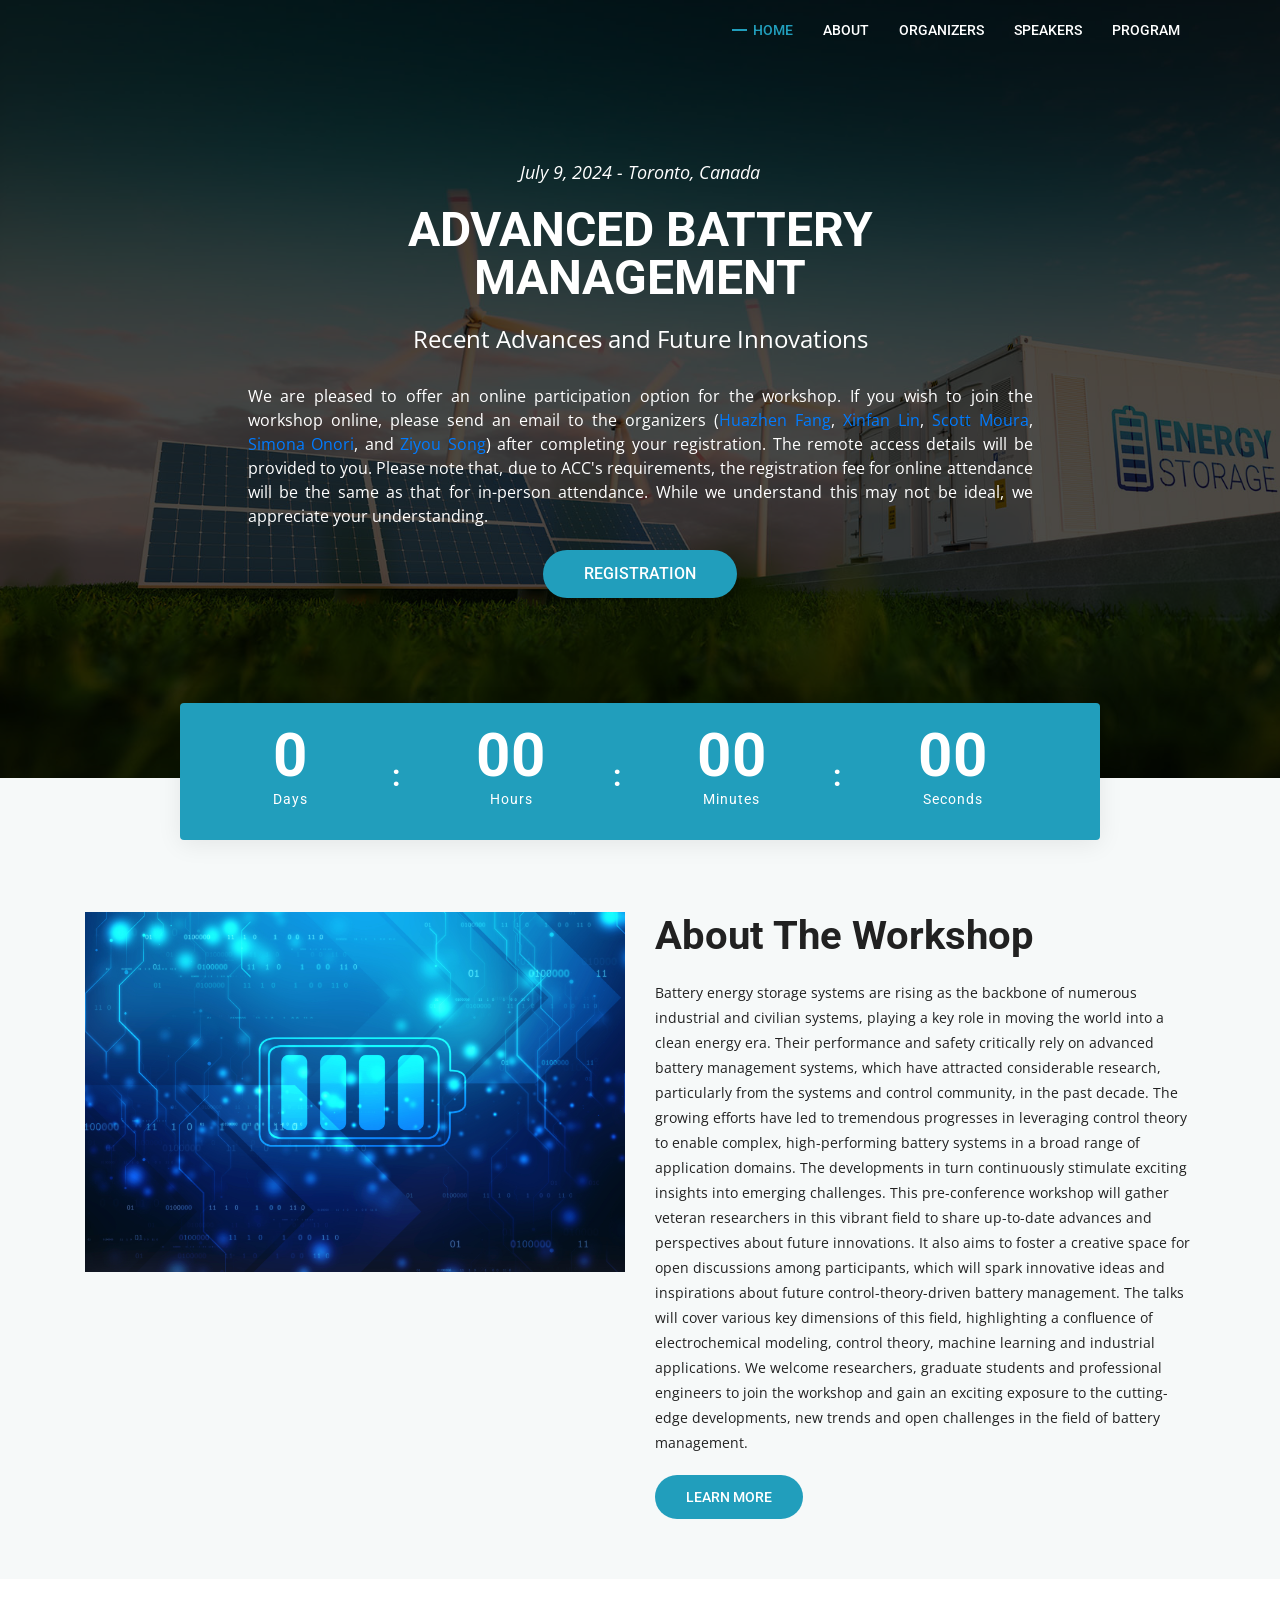
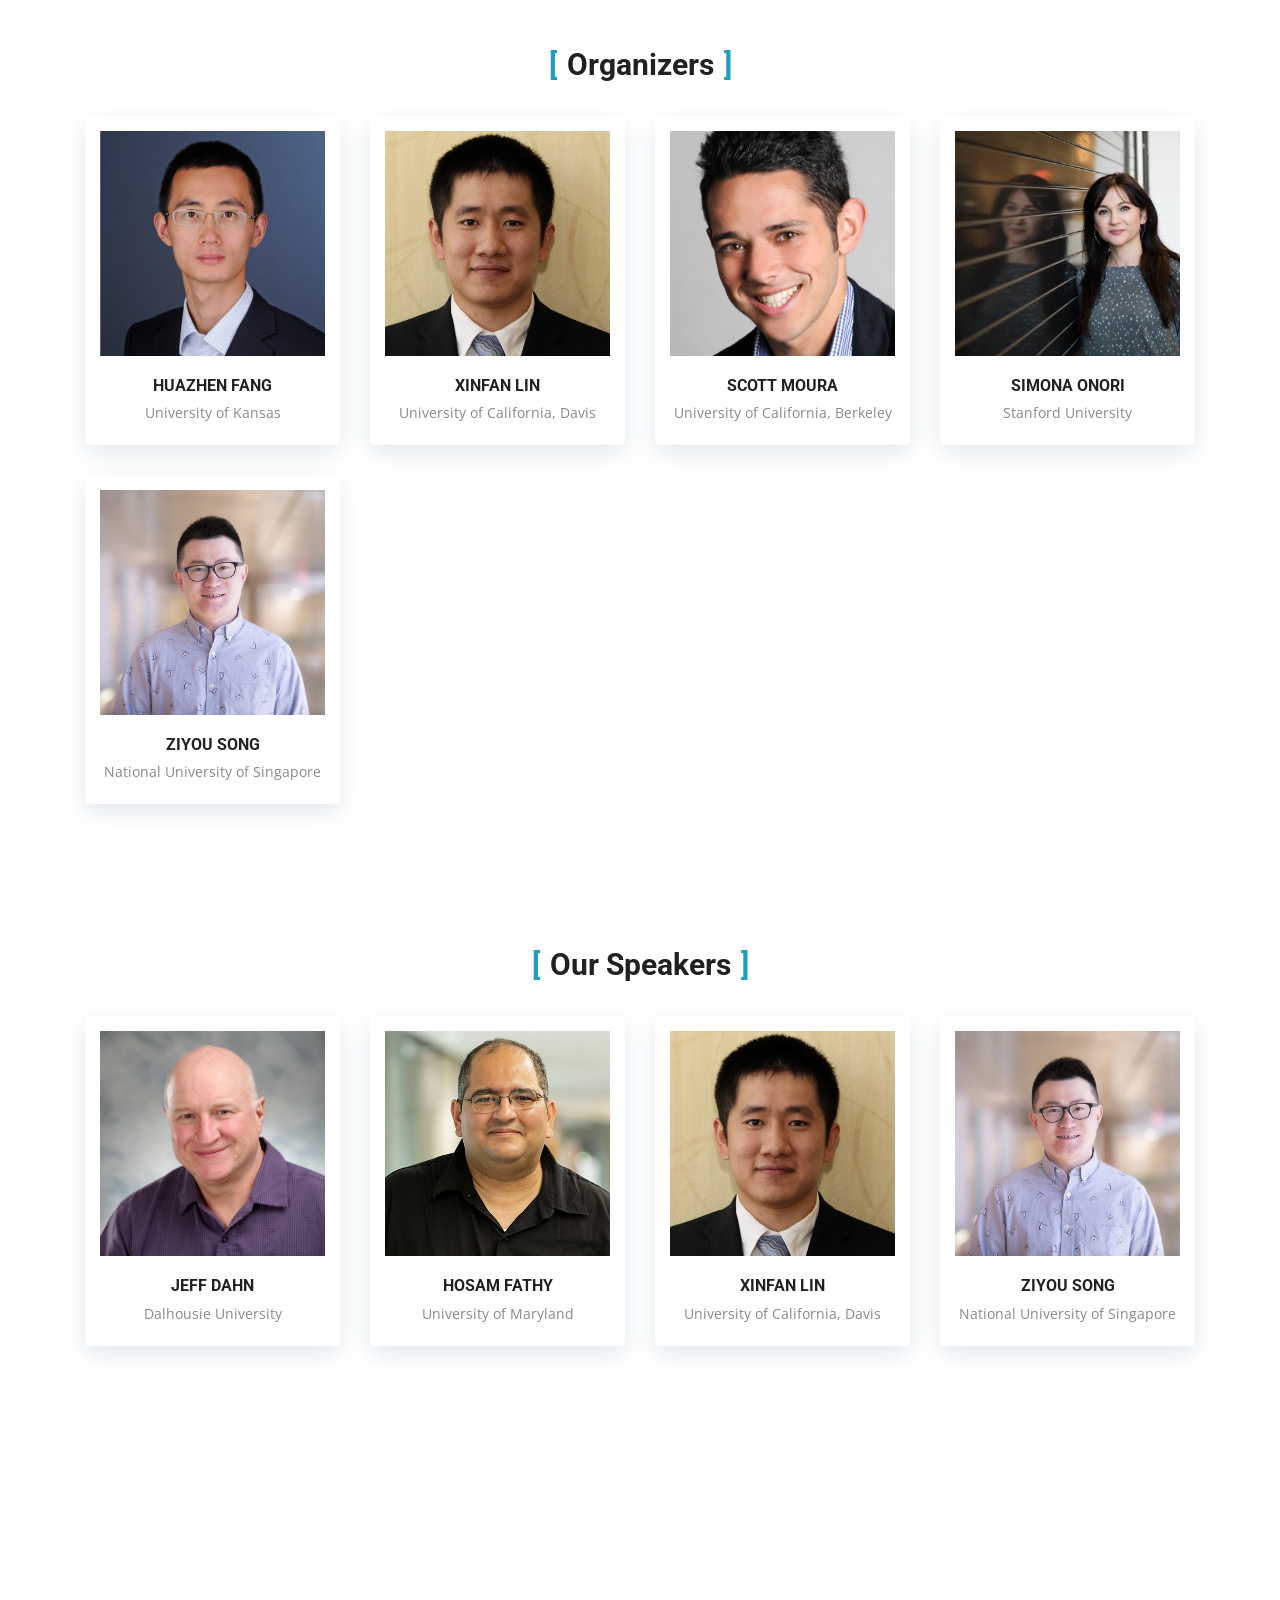
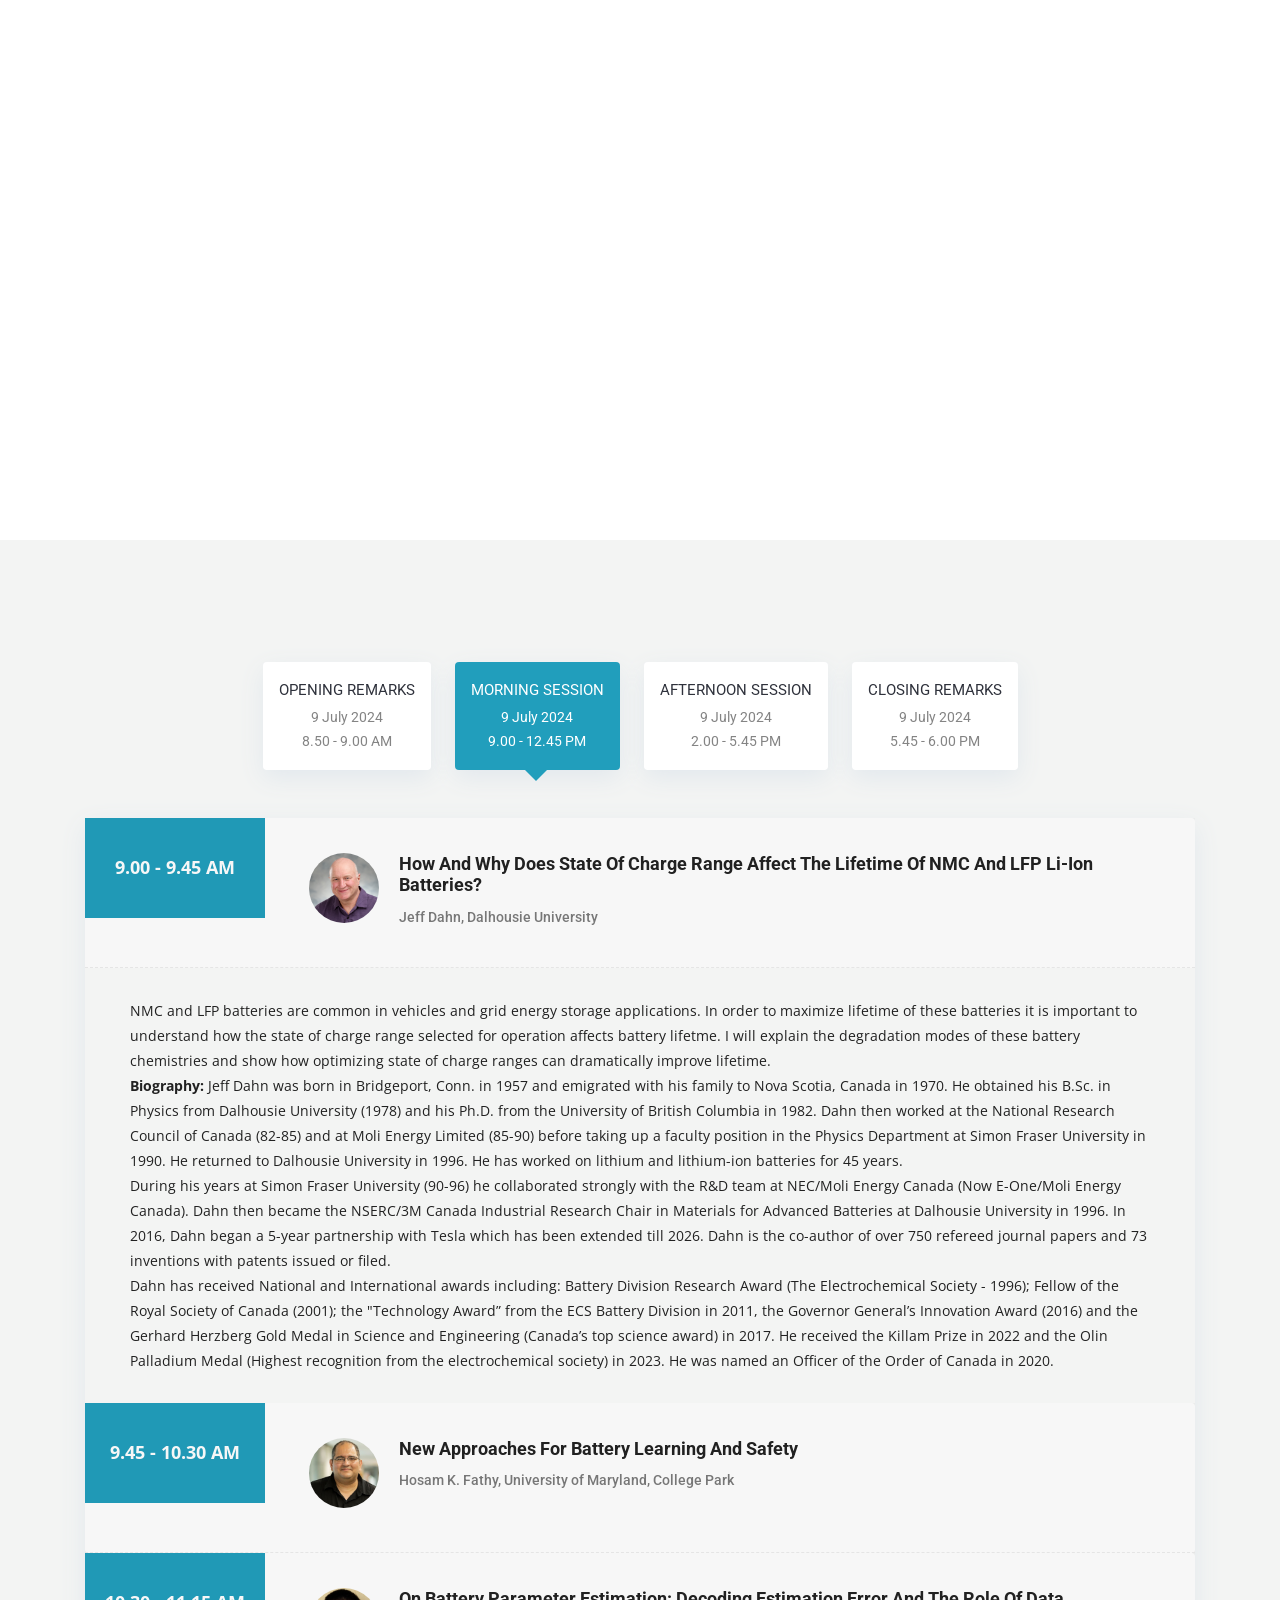
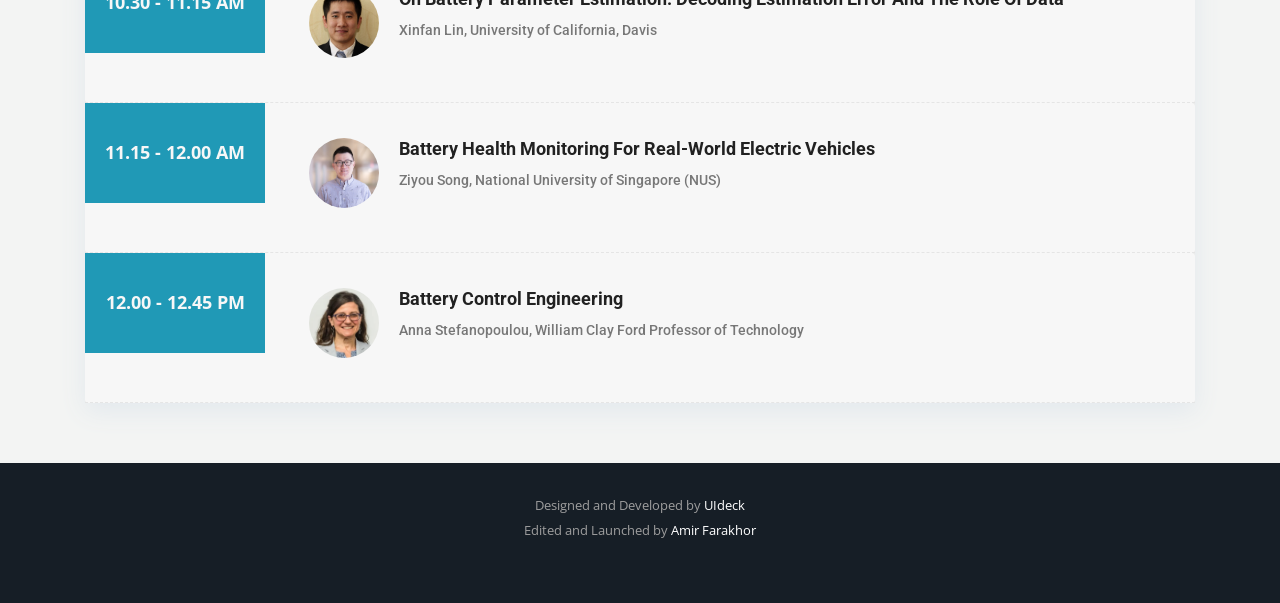
==== index.html @ 69fadf32 "Update index.html" ====
<!DOCTYPE html>
<html lang="en">
  <head>
    <!-- Required meta tags -->
    <meta charset="utf-8">
    <meta name="viewport" content="width=device-width, initial-scale=1, shrink-to-fit=no">

    <title>Advanced Battery Management - ACC 2024 Workshop</title>

    <!-- Bootstrap CSS -->
    <link rel="stylesheet" type="text/css" href="assets/css/bootstrap.min.css" >
    <!-- Icon -->
    <link rel="stylesheet" type="text/css" href="assets/fonts/line-icons.css">
    <!-- Nivo Lightbox -->
    <link rel="stylesheet" type="text/css" href="assets/css/nivo-lightbox.css" >
    <!-- Animate -->
    <link rel="stylesheet" type="text/css" href="assets/css/animate.css">
    <!-- Main Style -->
    <link rel="stylesheet" type="text/css" href="assets/css/main.css">
    <!-- Responsive Style -->
    <link rel="stylesheet" type="text/css" href="assets/css/responsive.css">

  </head>
  <body>

    <!-- Header Area wrapper Starts -->
    <header id="header-wrap">
      <!-- Navbar Start -->
      <nav class="navbar navbar-expand-lg bg-inverse fixed-top scrolling-navbar">
        <div class="container">
          <!-- Brand and toggle get grouped for better mobile display -->
          <!--a href="index.html" class="navbar-brand"><img src="assets/img/logo.png" alt=""></a-->       
          <button class="navbar-toggler" type="button" data-toggle="collapse" data-target="#navbarCollapse" aria-controls="navbarCollapse" aria-expanded="false" aria-label="Toggle navigation">
            <i class="lni-menu"></i>
          </button>
          <div class="collapse navbar-collapse" id="navbarCollapse">
            <ul class="navbar-nav mr-auto w-100 justify-content-end">
              <li class="nav-item active">
                <a class="nav-link" href="#header-wrap">
                  Home
                </a>
              </li>
              <li class="nav-item">
                <a class="nav-link" href="#about">
                  About
                </a>
              </li>
              <li class="nav-item">
                <a class="nav-link" href="#Organizers">
                  Organizers
                </a>
              </li>
              <li class="nav-item">
                <a class="nav-link" href="#team">
                  Speakers
                </a>
              </li>
              <li class="nav-item">
                <a class="nav-link" href="#schedules">
                  Program
                </a>
              </li>
            </ul>
          </div>
        </div>
      </nav>
      <!-- Navbar End -->

      <!-- Hero Area Start -->
      <div id="hero-area" class="hero-area-bg">
        <div class="overlay"></div>
        <div class="container">
          <div class="row justify-content-center">
            <div class="col-lg-9 col-sm-12">
              <div class="contents text-center">
                <!--div class="icon">
                  <i class="lni-mic"></i>
                </div-->
                <p class="banner-info">July 9, 2024 - Toronto, Canada</p>
                <h2 class="head-title">Advanced Battery Management</h2>
                <p class="banner-desc">
                  Recent Advances and Future Innovations</p>
                <p class="banner-info-2">
                    We are pleased to offer an online participation option for the workshop. 
                    If you wish to join the workshop online, please send an email to the organizers (<a href="mailto:fang@ku.edu">Huazhen Fang</a>, <a href="mailto:lxflin@ucdavis.edu">Xinfan Lin</a>, <a href="mailto:smoura@berkeley.edu">Scott Moura</a>, <a href="mailto:sonori@stanford.edu">Simona Onori</a>, and <a href="mailto:ziyou@nus.edu.sg">Ziyou Song</a>) after completing your registration. 
                    The remote access details will be provided to you.
                    Please note that, due to ACC's requirements, the registration fee for online attendance will be the same as that for in-person attendance. 
                    While we understand this may not be ideal, we appreciate your understanding.</p>
                <div class="banner-btn">
                  <a href="https://acc2024.a2c2.org/registration/registration" target="_blank" class="btn btn-common">Registration</a>
                </div>
              </div>
            </div>
          </div>
        </div>
      </div>
      <!-- Hero Area End -->

    </header>
    <!-- Header Area wrapper End -->

    <!-- Count Bar Start -->
    <section id="count">
      <div class="container">
        <div class="row justify-content-center">
          <div class="col-10">
            <div class="count-wrapper text-center">
              <div class="time-countdown wow fadeInUp" data-wow-delay="0.2s">
                <div id="clock" class="time-count"></div>
              </div>
            </div>
          </div>
        </div>
      </div>
    </section>
    <!-- Count Bar End -->

    <!-- About Section Start -->
    <section id="about" class="section-padding">
      <div class="container">
        <div class="row">
          <div class="col-lg-6 col-md-12 col-xs-12">
            <div class="img-thumb">
              <img class="img-fluid" src="assets/img/about/img1.jpg" alt="">
            </div>
          </div>
          <div class="col-lg-6 col-md-12 col-xs-12">
            <div class="about-content">
              <div>
                <div class="about-text">  
                  <h2>About The Workshop</h2>
                  <p>Battery energy storage systems are rising as the backbone of numerous industrial and civilian systems, playing a key role in moving the world into a clean energy era. 
                    Their performance and safety critically rely on advanced battery management systems, which have attracted considerable research, particularly from the systems and control community, in the past decade. 
                    The growing efforts have led to tremendous progresses in leveraging control theory to enable complex, high-performing battery systems in a broad range of application domains. 
                    The developments in turn continuously stimulate exciting insights into emerging challenges. 
                    This pre-conference workshop will gather veteran researchers in this vibrant field to share up-to-date advances and perspectives about future innovations. 
                    It also aims to foster a creative space for open discussions among participants, which will spark innovative ideas and inspirations about future control-theory-driven battery management. The talks will cover various key dimensions of this field, highlighting a confluence of electrochemical modeling, control theory, machine learning and industrial applications. 
                    We welcome researchers, graduate students and professional engineers to join the workshop and gain an exciting exposure to the cutting-edge developments, new trends and open challenges in the field of battery management.</p>
                </div>
                <!--ul class="stylish-list mb-3">
                  <li><i class="lni-check-mark-circle"></i>Networking Sessions</li>
                  <li><i class="lni-check-mark-circle"></i>Meet New Professional Faces</li>
                  <li><i class="lni-check-mark-circle"></i>Get Inspired by Amazing Speakers</li>
                  <li><i class="lni-check-mark-circle"></i>Lorem ipsum dolor sit ameterib</li>
                  <li><i class="lni-check-mark-circle"></i>Lorem ipsum dolor sit ameterib quodsi</li>
                </ul-->
                <a class="btn btn-common" href="https://acc2024.a2c2.org/" target="_blank">Learn More</a>
              </div>
            </div>
          </div>
        </div>
      </div>
    </section>
    <!-- About Section End -->

    <!-- Team Section Start -->
    <section id="Organizers" class="section-padding text-center">
      <div class="container">
        <div class="row">
          <div class="col-12">
            <div class="section-title-header text-center">
              <h2 class="section-title wow fadeInUp" data-wow-delay="0.2s">Organizers</h2>
              <!--p class="wow fadeInDown" data-wow-delay="0.2s">Lorem ipsum dolor sit amet, in quodsi vulputate pro. Ius illum vocent mediocritatem an <br> cule dicta iriure at phaedrum.</p-->
            </div>
          </div>
        </div>
        <div class="row justify-content-bt">
          <div class="col-lg-3 col-md-6 col-xs-12">
            <!-- Team Item Starts -->
            <div class="team-item wow fadeInUp" data-wow-delay="0.2s">
              <div class="team-img">
                <img class="img-fluid" src="assets/img/team/Fang-2.jpg" alt="">
                <!--div class="team-overlay">
                  <div class="overlay-social-icon text-center">
                    <ul class="social-icons">
                      <li><a href="#"><i class="lni-twitter-filled" aria-hidden="true"></i></a></li>
                      <li><a href="#"><i class="lni-google" aria-hidden="true"></i></a></li>
                      <li><a href="#"><i class="lni-facebook-filled" aria-hidden="true"></i></a></li>
                      <li><a href="#"><i class="lni-pinterest" aria-hidden="true"></i></a></li>
                    </ul>
                  </div>
                </div-->
              </div>
              <div class="info-text">
                <h3><a href="https://fang.ku.edu/" target="_blank">Huazhen Fang</a></h3>
                <p>University of Kansas</p>
              </div>
            </div>
            <!-- Team Item Ends -->
          </div>
          <div class="col-lg-3 col-md-6 col-xs-12">
            <!-- Team Item Starts -->
            <div class="team-item wow fadeInUp" data-wow-delay="0.4s">
              <div class="team-img">
                <img class="img-fluid" src="assets/img/team/Lin-2.jpg" alt="">
                <!--div class="team-overlay">
                  <div class="overlay-social-icon text-center">
                    <ul class="social-icons">
                      <li><a href="#"><i class="lni-twitter-filled" aria-hidden="true"></i></a></li>
                      <li><a href="#"><i class="lni-google" aria-hidden="true"></i></a></li>
                      <li><a href="#"><i class="lni-facebook-filled" aria-hidden="true"></i></a></li>
                      <li><a href="#"><i class="lni-pinterest" aria-hidden="true"></i></a></li>
                    </ul>
                  </div>
                </div-->
              </div>
              <div class="info-text">
                <h3><a href="https://faculty.engineering.ucdavis.edu/linx/" target="_blank">Xinfan Lin</a></h3>
                <p>University of California, Davis</p>
              </div>
            </div>
            <!-- Team Item Ends -->
          </div>

          <div class="col-lg-3 col-md-6 col-xs-12">
            <!-- Team Item Starts -->
            <div class="team-item wow fadeInUp" data-wow-delay="0.6s">
              <div class="team-img">
                <img class="img-fluid" src="assets/img/team/Moura-2.jpg" alt="">
                <!--div class="team-overlay">
                  <div class="overlay-social-icon text-center">
                    <ul class="social-icons">
                      <li><a href="#"><i class="lni-twitter-filled" aria-hidden="true"></i></a></li>
                      <li><a href="#"><i class="lni-google" aria-hidden="true"></i></a></li>
                      <li><a href="#"><i class="lni-facebook-filled" aria-hidden="true"></i></a></li>
                      <li><a href="#"><i class="lni-pinterest" aria-hidden="true"></i></a></li>
                    </ul>
                  </div>
                </div-->
              </div>
              <div class="info-text">
                <h3><a href="https://ecal.berkeley.edu/" target="_blank">Scott Moura</a></h3>
                <p>University of California, Berkeley</p>
              </div>
            </div>
            <!-- Team Item Ends -->
          </div>

          <div class="col-lg-3 col-md-6 col-xs-12">
            <!-- Team Item Starts -->
            <div class="team-item wow fadeInUp" data-wow-delay="0.8s">
              <div class="team-img">
                <img class="img-fluid" src="assets/img/team/Onori.jpg" alt="">
                <!--div class="team-overlay">
                  <div class="overlay-social-icon text-center">
                    <ul class="social-icons">
                      <li><a href="#"><i class="lni-twitter-filled" aria-hidden="true"></i></a></li>
                      <li><a href="#"><i class="lni-google" aria-hidden="true"></i></a></li>
                      <li><a href="#"><i class="lni-facebook-filled" aria-hidden="true"></i></a></li>
                      <li><a href="#"><i class="lni-pinterest" aria-hidden="true"></i></a></li>
                    </ul>
                  </div>
                </div-->
              </div>
              <div class="info-text">
                <h3><a href="https://onorilab.stanford.edu/" target="_blank">Simona Onori</a></h3>
                <p>Stanford University</p>
              </div>
            </div>
            <!-- Team Item Ends -->
          </div>  
          
          <div class="col-lg-3 col-md-6 col-xs-12">
            <!-- Team Item Starts -->
            <div class="team-item wow fadeInUp" data-wow-delay="0.8s">
              <div class="team-img">
                <img class="img-fluid" src="assets/img/team/Song-Ziyou-web.jpg" alt="">
              </div>
              <div class="info-text">
                <h3><a href="https://cde.nus.edu.sg/me/staff/song-ziyou/" target="_blank">Ziyou Song</a></h3>
                <p>National University of Singapore</p>
              </div>
            </div>
            <!-- Team Item Ends -->
          </div>

        </div>
      </div>
    </section>
    <!-- Team Section End -->

    <!-- Team Section Start -->
    <section id="team" class="section-padding text-center">
      <div class="container">
        <div class="row">
          <div class="col-12">
            <div class="section-title-header text-center">
              <h2 class="section-title wow fadeInUp" data-wow-delay="0.2s">Our Speakers</h2>
              <!--p class="wow fadeInDown" data-wow-delay="0.2s">Lorem ipsum dolor sit amet, in quodsi vulputate pro. Ius illum vocent mediocritatem an <br> cule dicta iriure at phaedrum.</p-->
            </div>
          </div>
        </div>
        <div class="row justify-content-bt">
          <div class="col-lg-3 col-md-6 col-xs-12">
            <!-- Team Item Starts -->
            <div class="team-item wow fadeInUp" data-wow-delay="0.2s">
              <div class="team-img">
                <img class="img-fluid" src="assets/img/speaker/jeff_dahn_portrait_2.JPG" alt="">
              </div>
              <div class="info-text">
                <h3><a href="https://www.dal.ca/diff/dahn.html" target="_blank">Jeff Dahn</a></h3>
                <p>Dalhousie University</p>
              </div>
            </div>
            <!-- Team Item Ends -->
          </div>
          <div class="col-lg-3 col-md-6 col-xs-12">
            <!-- Team Item Starts -->
            <div class="team-item wow fadeInUp" data-wow-delay="0.4s">
              <div class="team-img">
                <img class="img-fluid" src="assets/img/speaker/hosam_fathy_420x500.jpg" alt="">
              </div>
              <div class="info-text">
                <h3><a href="https://enme.umd.edu/clark/faculty/1216/Hosam-Fathy" target="_blank">Hosam Fathy</a></h3>
                <p>University of Maryland</p>
              </div>
            </div>
            <!-- Team Item Ends -->
          </div>

          <div class="col-lg-3 col-md-6 col-xs-12">
            <!-- Team Item Starts -->
            <div class="team-item wow fadeInUp" data-wow-delay="0.6s">
              <div class="team-img">
                <img class="img-fluid" src="assets/img/speaker/Lin-2.jpg" alt="">
              </div>
              <div class="info-text">
                <h3><a href="https://faculty.engineering.ucdavis.edu/linx/" target="_blank">Xinfan Lin</a></h3>
                <p>University of California, Davis</p>
              </div>
            </div>
            <!-- Team Item Ends -->
          </div>

          <div class="col-lg-3 col-md-6 col-xs-12">
            <!-- Team Item Starts -->
            <div class="team-item wow fadeInUp" data-wow-delay="0.8s">
              <div class="team-img">
                <img class="img-fluid" src="assets/img/speaker/Song-Ziyou-web.jpg" alt="">
              </div>
              <div class="info-text">
                <h3><a href="https://cde.nus.edu.sg/me/staff/song-ziyou/" target="_blank">Ziyou Song</a></h3>
                <p>National University of Singapore</p>
              </div>
            </div>
            <!-- Team Item Ends -->
          </div>

          <div class="col-lg-3 col-md-6 col-xs-12">
            <!-- Team Item Starts -->
            <div class="team-item wow fadeInUp" data-wow-delay="1s">
              <div class="team-img">
                <img class="img-fluid" src="assets/img/speaker/Anna_Stefanopoulou.png.jpg" alt="">
              </div>
              <div class="info-text">
                <h3><a href="https://batterycontrolgroup.engin.umich.edu/home" target="_blank">Anna Stefanopoulou</a></h3>
                <p>University of Michigan</p>
              </div>
            </div>
            <!-- Team Item Ends -->
          </div>

          <div class="col-lg-3 col-md-6 col-xs-12">
            <!-- Team Item Starts -->
            <div class="team-item wow fadeInUp" data-wow-delay="1.2s">
              <div class="team-img">
                <img class="img-fluid" src="assets/img/speaker/Moura-2.jpg" alt="">
              </div>
              <div class="info-text">
                <h3><a href="https://ecal.berkeley.edu/" target="_blank">Scott Moura</a></h3>
                <p>University of California, Berkeley</p>
              </div>
            </div>
            <!-- Team Item Ends -->
          </div>

          <div class="col-lg-3 col-md-6 col-xs-12">
            <!-- Team Item Starts -->
            <div class="team-item wow fadeInUp" data-wow-delay="1.4s">
              <div class="team-img">
                <img class="img-fluid" src="assets/img/speaker/Raimondo_Davide.jpg" alt="">
              </div>
              <div class="info-text">
                <h3><a href="http://sisdin.unipv.it/labsisdin/raimondo/raimondo.php" target="_blank">Davide Raimondo</a></h3>
                <p>University of Trieste</p>
              </div>
            </div>
            <!-- Team Item Ends -->
          </div>

          <div class="col-lg-3 col-md-6 col-xs-12">
            <!-- Team Item Starts -->
            <div class="team-item wow fadeInUp" data-wow-delay="1.6s">
              <div class="team-img">
                <img class="img-fluid" src="assets/img/speaker/offer-2.jpg" alt="">
              </div>
              <div class="info-text">
                <h3><a href="https://www.imperial.ac.uk/people/gregory.offer" target="_blank">Gregory Offer</a></h3>
                <p>Imperial College London</p>
              </div>
            </div>
            <!-- Team Item Ends -->
          </div>

          <div class="col-lg-3 col-md-6 col-xs-12">
            <!-- Team Item Starts -->
            <div class="team-item wow fadeInUp" data-wow-delay="1.6s">
              <div class="team-img">
                <img class="img-fluid" src="assets/img/speaker/PKH_headshot - Patrick Herring.png" alt="">
              </div>
              <div class="info-text">
                <h3><a href="https://www.linkedin.com/in/patrick-k-herring/" target="_blank">Patrick Herring</a></h3>
                <p>Glimpse</p>
              </div>
            </div>
            <!-- Team Item Ends -->
          </div>

          <div class="col-lg-3 col-md-6 col-xs-12">
            <!-- Team Item Starts -->
            <div class="team-item wow fadeInUp" data-wow-delay="1.6s">
              <div class="team-img">
                <img class="img-fluid" src="assets/img/speaker/Fang-2.jpg" alt="">
              </div>
              <div class="info-text">
                <h3><a href="https://fang.ku.edu/" target="_blank">Huazhen Fang</a></h3>
                <p>University of Kansas</p>
              </div>
            </div>
            <!-- Team Item Ends -->
          </div>
        </div>
        <!--a href="#" class="btn btn-common mt-30 wow fadeInUp" data-wow-delay="1.9s">Meet all speakers</a-->
      </div>
    </section>
    <!-- Team Section End -->





    <!-- Schedule Section Start -->
    <section id="schedules" class="schedule section-padding">
      <div class="container">
        <div class="row">
          <div class="col-12">
            <div class="section-title-header text-center">
              <h2 class="section-title wow fadeInUp" data-wow-delay="0.2s">Program Schedule</h2>
              <!--p class="wow fadeInDown" data-wow-delay="0.2s">Lorem ipsum dolor sit amet, in quodsi vulputate pro. Ius illum vocent mediocritatem an <br> cule dicta iriure at phaedrum.</p-->
            </div>
          </div>
        </div>
        <div class="row">
          <div class="col-12 mb-5 text-center">
            <ul class="nav nav-tabs" id="myTab" role="tablist">
              <li class="nav-item">
                <a class="nav-link inactive">
                  <div class="item-text">
                    <h4>Opening Remarks</h4>
                    <h5>9 July 2024</h5>
                    <h5>8.50 - 9.00 AM</h5>
                  </div>
                </a>
              </li>
              <li class="nav-item">
                <a class="nav-link active" id="monday-tab" data-toggle="tab" href="#monday" role="tab" aria-controls="monday" aria-expanded="true">
                  <div class="item-text">
                    <h4>Morning Session</h4>
                    <h5>9 July 2024</h5>
                    <h5>9.00 - 12.45 PM</h5>
                  </div>
                </a>
              </li>
              <li class="nav-item">
                <a class="nav-link" id="tuesday-tab" data-toggle="tab" href="#tuesday" role="tab" aria-controls="tuesday">
                  <div class="item-text">
                    <h4>Afternoon Session</h4>
                    <h5>9 July 2024</h5>
                    <h5>2.00 - 5.45 PM</h5>
                  </div>
                </a>
              </li>
              <li class="nav-item">
                <a class="nav-link inactive">
                  <div class="item-text">
                    <h4>Closing Remarks</h4>
                    <h5>9 July 2024</h5>
                    <h5>5.45 - 6.00 PM</h5>
                  </div>
                </a>
              </li>
            </ul>
          </div>
          <div class="col-12">
            <div class="schedule-area row wow fadeInDown" data-wow-delay="0.3s">
              <div class="schedule-tab-content col-12 clearfix">
                <div class="tab-content" id="myTabContent">
                  <div class="tab-pane fade show active" id="monday" role="tabpanel" aria-labelledby="monday-tab">
                    <div id="accordion">
                      <div class="card">
                        <div id="headingOne">
                          <div class="schedule-slot-time">
                            <span> 9.00 - 9.45 AM   </span>
                          </div>
                          <div class="collapsed card-header" data-toggle="collapse" data-target="#collapseOne" aria-expanded="false" aria-controls="collapseOne">
                            <div class="images-box">
                              <img class="img-fluid" src="assets/img/speaker/jeff_dahn_portrait_2.JPG" alt="">
                            </div>                     
                            <h4>How and why does state of charge range affect the lifetime of NMC and LFP Li-ion batteries?</h4>
                            <h5 class="name">Jeff Dahn, Dalhousie University</h5>
                          </div>
                        </div>
                        <div id="collapseOne" class="collapse show" aria-labelledby="headingOne" data-parent="#accordion">
                          <div class="card-body">
                            <p>NMC and LFP batteries are common in vehicles and grid energy storage applications. 
                              In order to maximize lifetime of these batteries it is important to understand how the state of charge range selected for operation affects battery lifetme. 
                              I will explain the degradation modes of these battery chemistries and show how optimizing state of charge ranges can dramatically improve lifetime.</p>
                            <p><strong>Biography:</strong> Jeff Dahn was born in Bridgeport, Conn. in 1957 and emigrated with his family to Nova Scotia, Canada in 1970. He obtained his B.Sc. in Physics from Dalhousie University (1978) and his Ph.D. from the University of British Columbia in 1982. Dahn then worked at the National Research Council of Canada (82-85) and at Moli Energy Limited (85-90) before taking up a faculty position in the Physics Department at Simon Fraser University in 1990. He returned to Dalhousie University in 1996. He has worked on lithium and lithium-ion batteries for 45 years.<br>
                              During his years at Simon Fraser University (90-96) he collaborated strongly with the R&D team at NEC/Moli Energy Canada (Now E-One/Moli Energy Canada). Dahn then became the NSERC/3M Canada Industrial Research Chair in Materials for Advanced Batteries at Dalhousie University in 1996. In 2016, Dahn began a 5-year partnership with Tesla which has been extended till 2026. Dahn is the co-author of over 750 refereed journal papers and 73 inventions with patents issued or filed.<br>
                              Dahn has received National and International awards including: Battery Division Research Award (The Electrochemical Society - 1996); Fellow of the Royal Society of Canada (2001); the "Technology Award” from the ECS Battery Division in 2011, the Governor General’s Innovation Award (2016) and the Gerhard Herzberg Gold Medal in Science and Engineering (Canada’s top science award) in 2017. He received the Killam Prize in 2022 and the Olin Palladium Medal (Highest recognition from the electrochemical society) in 2023. He was named an Officer of the Order of Canada in 2020.</p>
                            <!--div class="location">
                              <span>Location:</span> Hall 1 , Building A, Golden Street, Southafrica
                            </div-->
                          </div>
                        </div>
                      </div>
                      <div class="card">
                        <div id="headingTwo">
                          <div class="schedule-slot-time">
                            <span> 9.45 - 10.30 AM</span>
                          </div>
                          <div class="collapsed card-header" data-toggle="collapse" data-target="#collapseTwo" aria-expanded="false" aria-controls="collapseTwo">
                            <div class="images-box">
                              <img class="img-fluid" src="assets/img/speaker/hosam_fathy_420x500.jpg" alt="">
                            </div>
                            <h4>New approaches for battery learning and safety</h4>
                            <h5 class="name">Hosam K. Fathy, University of Maryland, College Park</h5>
                          </div>
                        </div>
                        <div id="collapseTwo" class="collapse" aria-labelledby="headingTwo" data-parent="#accordion">
                          <div class="card-body">
                            <p>This two-part talk will examine two problems in the battery management systems domain. 
                              The first problem is the optimization of battery test trajectories for parameter identifiability. 
                              There is an extensive existing literature showing that electrochemical batteries suffer from poor identifiability, and proposing different trajectory optimization algorithms for improving identifiability. 
                              The ideas in this literature have been validated experimentally for multiple battery chemistries, including both the lithium-ion and lithium-sulfur chemistries. 
                              This talk pushes this topic further by examining an interesting dilemma: when battery parameter identifiability is poor, it is difficult to quantify, and therefore difficult to optimize, especially for machine learning-based battery models. 
                              The talk will examine a new approach for addressing this challenge. The second problem is ensuring battery safety, especially in the context of cascading thermal runaway events. Control barrier function theory provides a rigorous foundation that can be used for battery temperature control, with the goal of preventing thermal runaway. However, once thermal runaway ensues in a given battery cell, the substantial resulting heat generation makes it futile to attempt to stop it in that specific cell. This creates a need for battery pack safety control algorithms that gracefully degrade from focusing on thermal runaway prevention to focusing on stopping thermal runaway propagation once it ensues. The talk will examine a novel mathematical approach for achieving such graceful degradation in the context of barrier function-based battery thermal safety control.</p>
                            <p><strong>Biography:</strong> Hosam K. Fathy is currently a Mechanical Engineering at The University of Maryland. His research focuses on the optimal control and estimation of both healthcare and energy systems. This includes electrochemical battery control, with a focus on both lithium-ion and lithium-sulfur batteries.</p>
                            <!--div class="location">
                              <span>Location:</span> Hall 1 , Building A, Golden Street, Southafrica
                            </div-->
                          </div>
                        </div>
                      </div>
                      <div class="card">
                        <div id="headingThree">
                          <div class="schedule-slot-time">
                            <span> 10.30 - 11.15 AM</span>
                          </div>
                          <div class="collapsed card-header" data-toggle="collapse" data-target="#collapseThree" aria-expanded="false" aria-controls="collapseThree">
                            <div class="images-box">
                              <img class="img-fluid" src="assets/img/speaker/Lin-2.jpg" alt="">
                            </div>
                            <h4>On battery parameter estimation: decoding estimation error and the role of data</h4>
                            <h5 class="name">Xinfan Lin, University of California, Davis</h5>
                          </div>
                        </div>
                        <div id="collapseThree" class="collapse" aria-labelledby="headingThree" data-parent="#accordion">
                          <div class="card-body">
                            <p>Estimation of battery parameters are important for ensuring the fidelity of battery models and the efficacy of model-based battery management. Estimation typically involves 3 basic elements, i.e. model, algorithm, and data (e.g. current, voltage, and temperature measurements). We have been interested in exploring how the structure of measurement data affects the accuracy of estimation. In a series of works, we first derive the general form for the estimation error under the common least squares formulation, which reveals fundamentally how errors are induced by system uncertainties, including parameter mismatch, random measurement noises, and unmodeled dynamics. The results give insights and interpretation on the criteria for evaluating the quality of data, including the popular Fisher information, and also inspire new ones that relate to the propagation of uncertainties. We then proceed to explore the optimization of data to improve the accuracy of estimation, including design of input excitation to generate data when there is input control authority, and selection of data from existing database or stream when lack thereof. The efforts lead to the discovery of unique optimal current excitation patterns for estimating different battery electrochemical parameters. It is also found that the input optimization problem suffers from an intrinsic challenge caused by parameter uncertainty. Different approaches have been pursued to address the issue, including reinforcement learning, and a recently proposed nondimensionalization-based reformulation technique.</p>
                            <p><strong>Biography:</strong> Xinfan Lin is currently an Associate Professor with the Department of Mechanical and Aerospace Engineering at the University of California, Davis, since 2017. He received his B.S. and M.S. degrees in Automotive Engineering from Tsinghua University, Beijing, China in 2007 and 2009, and Ph.D. in Mechanical Engineering from University of Michigan in 2014. Prior to his appointment at UC Davis, he was a research engineer at the Ford Motor Company from 2014 to 2016. His research interests include dynamic systems modeling, estimation, and control, data analytics, and machine learning with applications in energy, automotive, and aerospace systems. He is a recipient of the NSF CAREER Award (2021), LG Global Innovation Award (2019), and LG Battery Innovation Award (2017). His research has been funded by NSF, Office of Naval Research (ONR), NASA, California Climate Action Initiative, and industry. He has also been serving in different positions in the ASME Energy Systems Technical Committee (ESTC) since 2018, including Secretary, Publicity Chair, and Award Chair.</p>
                            <!--div class="location">
                              <span>Location:</span> Hall 1 , Building A, Golden Street, Southafrica
                            </div-->
                          </div>
                        </div>
                      </div>
                      <div class="card">
                        <div id="headingFour">
                          <div class="schedule-slot-time">
                            <span> 11.15 - 12.00 AM</span>
                          </div>
                          <div class="collapsed card-header" data-toggle="collapse" data-target="#collapseFour" aria-expanded="false" aria-controls="collapseFour">
                            <div class="images-box">
                              <img class="img-fluid" src="assets/img/speaker/Song-Ziyou-web.jpg" alt="">
                            </div>
                            <h4>Battery health monitoring for real-world electric vehicles</h4>
                            <h5 class="name">Ziyou Song, National University of Singapore (NUS)</h5>
                          </div>
                        </div>
                        <div id="collapseFour" class="collapse" aria-labelledby="headingFour" data-parent="#accordion">
                          <div class="card-body">
                            <p>An accurate estimation of the state of health (SOH) of batteries is critical to ensuring the safe and reliable operation of electric vehicles (EVs). Feature-based machine learning methods have exhibited enormous potential for monitoring battery health status rapidly and precisely. However, the limited availability of large-scale, high-quality real-vehicle data hinders the development of the battery management system (BMS). Those real-world operational conditions may generate some extrapolation of battery characteristics obtained from lab testing, thereby generating significant errors in real-world BMS algorithms. We first summarized and analyzed various individual health indicators with mechanism-related interpretations, which provide insightful guidance on how these features relate to battery degradation modes. Moreover, we analyzed the operational data of 300 EVs over three years to understand the disparities between real-vehicle data and laboratory battery test data and their effect on SOH estimation. In addition, the trade-off between the performance and practicality of fusion strategies could be well balanced by tracking the latest driving behavior statistics. Lastly, we proposed a multi-modal deep learning framework to accurately predict the SOH of batteries in EVs by leveraging real-world data.</p>
                            <p><strong>Biography:</strong> Dr. Ziyou Song is an Assistant Professor in the Department of Mechanical Engineering at the National University of Singapore (NUS). He earned his bachelor’s degree with honors and Ph.D. degree with the highest honors in Automotive Engineering from Tsinghua University, China, in 2011 and 2016, respectively. After graduation, he served as a Research Scientist at Tsinghua University from 2016 to 2017, and a Research Fellow at the University of Michigan, Ann Arbor, from 2017 to 2019, where he was also an Assistant Research Scientist and Lecturer from 2019 to 2020. Before his tenure at NUS, Dr. Song worked as a Battery Algorithm Engineer at Apple, Cupertino, US. In this role, he was responsible for overseeing battery management systems for audio products such as AirPods Pro 2. Dr. Song's research focuses on modeling, estimation, optimization, and control of energy storage systems, especially for the electrified transportation sector. Dr. Song has received several paper awards, including Automotive Innovation Best Paper Award, Applied Energy Highly Cited Paper Award, Applied Energy Award for Most Cited Energy Article from China, NSK Outstanding Paper Award of Mechanical Engineering, and IEEE VPPC Best Student Paper Award. Dr. Song serves as an Associate Editor and Editorial Member for IEEE Transactions on Transportation Electrification, IEEE Transactions on Intelligent Vehicles, Applied Energy, and eTransportation, among others.</p>
                            <!--div class="location">
                              <span>Location:</span> Hall 1 , Building A, Golden Street, Southafrica
                            </div-->
                          </div>
                        </div>
                      </div>
                      <div class="card">
                        <div id="headingFive">
                          <div class="schedule-slot-time">
                            <span> 12.00 - 12.45 PM</span>
                          </div>
                          <div class="collapsed card-header" data-toggle="collapse" data-target="#collapseFive" aria-expanded="false" aria-controls="collapseFive">
                            <div class="images-box">
                              <img class="img-fluid" src="assets/img/speaker/Anna_Stefanopoulou.png.jpg" alt="">
                            </div>
                            <h4>Battery Control Engineering</h4>
                            <h5 class="name">Anna Stefanopoulou, William Clay Ford Professor of Technology</h5>
                          </div>
                        </div>
                        <div id="collapseFive" class="collapse" aria-labelledby="headingFive" data-parent="#accordion">
                          <div class="card-body">
                            <p>I will summarize how control engineering can make a big difference in the entire battery lifetime, from autonomous mining to precursor synthesis, smart manufacturing, robotic assembly, and by securing their performance in various applications with onboard diagnostics, estimation, prognostics, and all the way to their next lives.</p>
                            <p><strong>Biography:</strong> Dr. Anna G. Stefanopoulou, the William Clay Ford Professor of Technology at the University of Michigan, has served as the Director of the Automotive Research Center, a multi-university U.S. Army Center of Excellence, and the Michigan Energy Institute.<br>
                              She has mentored and taught a generation of engineers in control of advanced powertrains through classroom, online, and asynchronous courses. She has been an advisor of new curricula, training needs, and research in modeling, estimation, and control for engines, fuel cells, and batteries, with findings documented in a book, 21 US patents, and 400 publications.<br>
                              She has been recognized by many prestigious awards and is a Fellow of the ASME, IEEE, and SAE. She has served on two US National Academy committees (2015 and 2020) formed upon request by the US Congress to report on vehicle fuel economy standards and the transition to electrification.</p>
                            <!--div class="location">
                              <span>Location:</span> Hall 1 , Building A, Golden Street, Southafrica
                            </div-->
                          </div>
                        </div>
                      </div>
                    </div>
                  </div>
                  <div class="tab-pane fade" id="tuesday" role="tabpanel" aria-labelledby="tuesday-tab">
                    <div id="accordion2">
                      <div class="card">
                        <div id="headingTwo1">
                          <div class="schedule-slot-time">
                            <span> 2.00 - 2.45 PM</span>
                          </div>
                          <div class="collapsed card-header" data-toggle="collapse" data-target="#collapseTwo1" aria-expanded="false" aria-controls="collapseTwo1">
                            <div class="images-box">
                              <img class="img-fluid" src="assets/img/speaker/Moura-2.jpg" alt="">
                            </div>
                            <h4>TBD</h4>
                            <h5 class="name">SCOTT MOURA, University of California, Berkeley</h5>
                          </div>
                        </div>
                        <div id="collapseTwo1" class="collapse show" aria-labelledby="headingTwo1" data-parent="#accordion2">
                          <div class="card-body">
                            <p>TBD</p>
                            <!--div class="location">
                              <span>Location:</span> Hall 1 , Building A, Golden Street, Southafrica
                            </div-->
                          </div>
                        </div>
                      </div>
                      <div class="card">
                        <div id="headingThree1">
                          <div class="schedule-slot-time">
                            <span> 2.45 - 3.30 PM</span>
                          </div>
                          <div class="collapsed card-header" data-toggle="collapse" data-target="#collapseThree1" aria-expanded="false" aria-controls="collapseThree1">
                            <div class="images-box">
                              <img class="img-fluid" src="assets/img/speaker/Raimondo_Davide.jpg" alt="">
                            </div>
                            <h4>Model-based Battery Management Systems</h4>
                            <h5 class="name">Davide M. Raimondo, University of Trieste </h5>
                          </div>
                        </div>
                        <div id="collapseThree1" class="collapse" aria-labelledby="headingThree1" data-parent="#accordion2">
                          <div class="card-body">
                            <p>The battery management system (BMS) is a critical component of hybrid and electric vehicles. Its goal is to guarantee that the battery runs safely and reliably. One of the main tasks of the BMS is battery charging. Standard charging protocols, such as the Constant-Current-Constant-Voltage (CC-CV) and its variants, are usually based on excessively conservative constraints which reduce the probability of safety hazards at the expense of a longer charging time. Even so, constant voltage bounds, as in the CC-CV case, may not guarantee safety as the battery ages and its characteristics change. For these reasons, the research community has been interested in the development of BMSs which rely on mathematical models to increase the overall performance of the accumulators. This talk will focus on the key issues and challenges which arise when trying to design model-based battery management systems.</p>
                            <p><strong>Biography:</strong> Davide M. Raimondo earned his Ph.D. in Electronics, Computer Science, and Electrical Engineering from the University of Pavia, Italy, in 2009. Following this, he embarked on a Postdoctoral Fellowship at the Automatic Control Laboratory, ETH Zürich, Switzerland, from 2009 to 2010. He subsequently served as an Assistant Professor at the University of Pavia from 2010 to 2015, and later as an Associate Professor from 2015 to 2021. In December 2021, he was appointed as a Full Professor at the same institution, a position he held until September 2023. Since October 2023, Dr. Raimondo has assumed the role of Full Professor at the University of Trieste. Over the course of his career, Dr. Raimondo has also held visiting positions at several institutions including MIT, USA; the University of Seville, Spain; TU Wien, Austria; and the University of Konstanz, Germany. Dr. Raimondo is the author or co-author of more than 100 papers published in refereed journals, books, and conference proceedings. His primary research interests encompass a wide array of topics, including battery management systems, set-based estimation, fault diagnosis, fault-tolerant control, model predictive control, and optimization. Dr. Raimondo has received prestigious awards including the Automatica Paper Prize and serves as a Subject Editor for Automatica and IEEE Transactions on Control Systems Technology. He has been an IEEE senior member since 2022.</p>
                            <!--div class="location">
                              <span>Location:</span> Hall 1 , Building A, Golden Street, Southafrica
                            </div-->
                          </div>
                        </div>
                      </div>
                      <div class="card">
                        <div id="headingFour1">
                          <div class="schedule-slot-time">
                            <span> 3.30 - 4.15 PM</span>
                          </div>
                          <div class="collapsed card-header" data-toggle="collapse" data-target="#collapseFour1" aria-expanded="false" aria-controls="collapseFour1">
                            <div class="images-box">
                              <img class="img-fluid" src="assets/img/speaker/offer-2.jpg" alt="">
                            </div>
                            <h4>Understanding and modelling battery degradation with physics based models with the goal of predicting lifetime</h4>
                            <h5 class="name">Gregory Offer, Imperial College London </h5>
                          </div>
                        </div>
                        <div id="collapseFour1" class="collapse" aria-labelledby="headingFour1" data-parent="#accordion2">
                          <div class="card-body">
                            <p>Professor Gregory Offer will present the research his group have done over the past ten years in understanding lithium-ion battery degradation, how to model it, and how close those models are getting to usefully predict lifetime. The journey began with pioneering work demonstrating how different thermal management approaches strongly affected the degradation rates of lithium-ion pouch cells. At around the same time the group began working on understanding and modelling the physical mechanisms of degradation.<br>
                              The group have demonstrated how understanding non-uniform temperature and heat generation is essential in cell design. This gives rise to non-uniform degradation which is critical to understanding and explaining multiple experimentally observed phenomenon. If this strong positive coupling between the thermal and electrochemical behavior is not properly considered, then any model of a battery risks being very wrong except under the most benign conditions. Over the same period, the group have published multiple ground-breaking papers on understanding and modelling multiple coupled degradation mechanisms. The group’s work also includes advancing our understanding of lithium plating, positive electrode (cathode) decomposition, unequal degradation in silicon carbon composite electrodes, particle cracking, electrolyte consumption and cell dry-out, and how multiple degradation mechanisms are coupled with each other and trigger accelerated degradation (the knee point/cliff-edge/etc).</p>
                            <p><strong>Biography:</strong> Gregory Offer is Professor of Electrochemical Engineering at Imperial College London, is based in the Department of Mechanical Engineering, and helps lead the interdepartmental Electrochemical Science and Engineering Group. His research focuses on both experiments and modelling of batteries, supercapacitors, and fuel cells. His research is material agnostic, working on understanding commercially ready technologies, including lithium ion, lithium sulfur, solid state, supercapacitors, and other emerging technologies. Greg was a founding co-investigator of the Faraday Institution in 2017, and is the PI of multi-scale modelling, one of their first four major research projects. Greg also co-founded and is Director of multiple spin-out companies, including Breathe Battery Technologies Ltd, and Cognition Energy Ltd.</p>
                            <!--div class="location">
                              <span>Location:</span> Hall 1 , Building A, Golden Street, Southafrica
                            </div-->
                          </div>
                        </div>
                      </div>
                      <div class="card">
                        <div id="headingFive1">
                          <div class="schedule-slot-time">
                            <span> 4.15 - 5.00 PM</span>
                          </div>
                          <div class="collapsed card-header" data-toggle="collapse" data-target="#collapseFive1" aria-expanded="false" aria-controls="collapseFive1">
                            <div class="images-box">
                              <img class="img-fluid" src="assets/img/speaker/PKH_headshot - Patrick Herring.png" alt="">
                            </div>
                            <h4>Battery quality at scale: The importance of CT imaging for batteries</h4>
                            <h5 class="name">Patrick Herring, Cofounder, Glimpse </h5>
                          </div>
                        </div>
                        <div id="collapseFive1" class="collapse" aria-labelledby="headingFive1" data-parent="#accordion2">
                          <div class="card-body">
                            <p>The battery industry has been in the midst of unprecedented growth and change. As battery technology scales and grows, small problems have become major challenges for the industry and threaten the safe and economical transition to an electrified economy. As veterans in the battery industry we have seen the difficulties that come with large scale battery production and have been searching for a solution. Our best answer is CT (computed tomography) x-ray scanning. This technology has been widely used in the medical field, and offers the ability to visualize and characterize the internal structure of the battery at high resolution. Mechanical structure, defects, and stresses are visible and a large number of the problems we have encountered can be found and diagnosed with this technique. We will discuss the value of CT imaging in factory ramp-up and production, and how we can make this data available by taking scanning time from hours to minutes and eventually seconds.</p>
                            <p><strong>Biography:</strong> After growing up testing nuclear reactors in the desert, Patrick went to college at Caltech where he studied physics in an attempt to understand how everything worked. This was partially successful, so he decided to figure out how deep the rabbit hole was and went to Harvard to study quantum computing, because everything else was too easy. Along the way he got sidetracked and ended up doing a lot of materials science at MIT, but he eventually found the exit and left with a PhD. His materials science work convinced him that batteries were one of the most important technologies for society and he started working at an electric aircraft company, designing and building more powerful batteries for aviation. This was when he got really interested in understanding why batteries failed and how to predict those failures. Around this time he and Peter met and collaborated on a couple of papers using machine learning to predict battery lifetime. In the process, he transitioned to Toyota Research Institute as a research scientist, and lead development on a materials informatics platform to generate and analyze large amounts of battery data. After completing this project, he left TRI to run a battery modeling group at Zitara. And during one of his trips to San Francisco, he met up with Peter and Eric and started talking about the idea that would become Glimpse.</p>
                            <!--div class="location">
                              <span>Location:</span> Hall 1 , Building A, Golden Street, Southafrica
                            </div-->
                          </div>
                        </div>
                      </div>
                      <div class="card">
                        <div id="headingSix1">
                          <div class="schedule-slot-time">
                            <span> 5.00 - 5.45 PM</span>
                          </div>
                          <div class="collapsed card-header" data-toggle="collapse" data-target="#collapseSix1" aria-expanded="false" aria-controls="collapseSix1">
                            <div class="images-box">
                              <img class="img-fluid" src="assets/img/speaker/Fang-2.jpg" alt="">
                            </div>
                            <h4>Harnessing Machine Learning to Tackle Some Thorny Issues in Battery Management</h4>
                            <h5 class="name">Huazhen Fang, University of Kansas </h5>
                          </div>
                        </div>
                        <div id="collapseSix1" class="collapse" aria-labelledby="headingSix1" data-parent="#accordion2">
                          <div class="card-body">
                            <p>Recent research advancements on battery management systems have achieved significant success in addressing issues ranging from state monitoring to optimal charging. Despite these strides, lithium-ion batteries present higher levels of complexity in dynamics in some emerging applications, such as electric aircraft, introducing thorny problems that state-of-the-art methods struggle to address. As a specific example, electric aircraft necessitate the discharge of lithium-ion batteries at high C-rates, which complicates the development of accurate dynamic models, hampers predictions of remaining energy, and makes model parameter identification difficult. Our latest research indicates that machine learning could provide valuable solutions to these issues, leveraging its strengths in data analysis and understanding. In this presentation, we will share key findings and results from our studies and explore the future prospects of machine learning-driven battery management systems.</p>
                            <p><strong>Biography:</strong> Huazhen Fang is an Associate Professor of Mechanical Engineering at the University of Kansas. He received his Ph.D. from the University of California, San Diego in 2014, M.Sc. from the University of Saskatchewan, Canada in 2009, and B.Eng from Northwestern Polytechnic University, China in 2006. His research interests lie in control/estimation theory, advanced battery management, and autonomy and control of complex systems. He received the NSF Faculty Early Career Award in 2019 and the University Scholarly Achievement Award at the University of Kansas in 2024. He currently serve as an Associate Editor for Information Sciences, IEEE Transactions on Industrial Electronics, IEEE Control Systems Letters, IEEE Open Journal of Control Systems, and IEEE Open Journal of the Industrial Electronics Society.</p>
                            <!--div class="location">
                              <span>Location:</span> Hall 1 , Building A, Golden Street, Southafrica
                            </div-->
                          </div>
                        </div>
                      </div>
                    </div>
                  </div>
                </div>
              </div>
            </div>
          </div>
        </div>
      </div>
    </section>
    <!-- Schedule Section End -->

    <footer>
      <div class="container">
        <div class="row justify-content-center">
          <div class="col-lg-8 col-md-12 col-xs-12">
            <div class="site-info">
              <p>Designed and Developed by <a href="http://uideck.com" rel="nofollow">UIdeck</a></p>
              <p>Edited and Launched by <a href="https://amirfarakhor.github.io/" target="_blank" rel="nofollow">Amir Farakhor</a></p>
            </div>
          </div>
        </div>
      </div>
    </footer>

    <!-- Go to Top Link -->
    <a href="#" class="back-to-top">
    	<i class="lni-chevron-up"></i>
    </a>

    <div id="preloader">
      <div class="sk-circle">
        <div class="sk-circle1 sk-child"></div>
        <div class="sk-circle2 sk-child"></div>
        <div class="sk-circle3 sk-child"></div>
        <div class="sk-circle4 sk-child"></div>
        <div class="sk-circle5 sk-child"></div>
        <div class="sk-circle6 sk-child"></div>
        <div class="sk-circle7 sk-child"></div>
        <div class="sk-circle8 sk-child"></div>
        <div class="sk-circle9 sk-child"></div>
        <div class="sk-circle10 sk-child"></div>
        <div class="sk-circle11 sk-child"></div>
        <div class="sk-circle12 sk-child"></div>
      </div>
    </div>

    <!-- jQuery first, then Popper.js, then Bootstrap JS -->
    <script src="assets/js/jquery-min.js"></script>
    <script src="assets/js/popper.min.js"></script>
    <script src="assets/js/bootstrap.min.js"></script>
    <script src="assets/js/jquery.countdown.min.js"></script>
    <script src="assets/js/waypoints.min.js"></script>
    <script src="assets/js/jquery.counterup.min.js"></script>
    <script src="assets/js/jquery.nav.js"></script>
    <script src="assets/js/jquery.easing.min.js"></script>
    <script src="assets/js/wow.js"></script>
    <script src="assets/js/nivo-lightbox.js"></script>
    <script src="assets/js/video.js"></script>
    <script src="assets/js/main.js"></script>
    <script src="assets/js/form-validator.min.js"></script>
    <script src="assets/js/contact-form-script.min.js"></script>
      
  </body>
</html>
---- assets/fonts/line-icons.css ----
@font-face {
  font-family: 'LineIcons';
  src:  url('LineIcons.eot?y2l643');
  src:  url('LineIcons.eot?y2l643#iefix') format('embedded-opentype'),
    url('LineIcons.ttf?y2l643') format('truetype'),
    url('LineIcons.woff?y2l643') format('woff'),
    url('LineIcons.svg?y2l643#LineIcons') format('svg');
  font-weight: normal;
  font-style: normal;
}

[class^="lni-"], [class*=" lni-"] {
  /* use !important to prevent issues with browser extensions that change fonts */
  font-family: 'LineIcons' !important;
  speak: none;
  font-style: normal;
  font-weight: normal;
  font-variant: normal;
  text-transform: none;
  line-height: 1;

  /* Better Font Rendering =========== */
  -webkit-font-smoothing: antialiased;
  -moz-osx-font-smoothing: grayscale;
}

.lni-add-file:before {
  content: "\e900";
}
.lni-empty-file:before {
  content: "\e916";
}
.lni-remove-file:before {
  content: "\e917";
}
.lni-files:before {
  content: "\ea6f";
}
.lni-display-alt:before {
  content: "\e901";
}
.lni-laptop-phone:before {
  content: "\e902";
}
.lni-laptop:before {
  content: "\e936";
}
.lni-mobile:before {
  content: "\e907";
}
.lni-tab:before {
  content: "\e922";
}
.lni-timer:before {
  content: "\e903";
}
.lni-headphone:before {
  content: "\e904";
}
.lni-rocket:before {
  content: "\e905";
}
.lni-package:before {
  content: "\e906";
}
.lni-popup:before {
  content: "\e909";
}
.lni-scroll-down:before {
  content: "\e90a";
}
.lni-pagination:before {
  content: "\e90b";
}
.lni-unlock:before {
  content: "\e90c";
}
.lni-lock:before {
  content: "\e946";
}
.lni-reload:before {
  content: "\e90d";
}
.lni-map-marker:before {
  content: "\e91e";
}
.lni-map:before {
  content: "\e90e";
}
.lni-game:before {
  content: "\e90f";
}
.lni-search:before {
  content: "\e910";
}
.lni-alarm:before {
  content: "\e911";
}
.lni-code:before {
  content: "\e91c";
}
.lni-website:before {
  content: "\e908";
}
.lni-code-alt:before {
  content: "\e912";
}
.lni-display:before {
  content: "\e913";
}
.lni-shortcode:before {
  content: "\e919";
}
.lni-headphone-alt:before {
  content: "\e915";
}
.lni-alarm-clock:before {
  content: "\e918";
}
.lni-bookmark-alt:before {
  content: "\e91a";
}
.lni-bookmark:before {
  content: "\e91b";
}
.lni-layout:before {
  content: "\e937";
}
.lni-keyboard:before {
  content: "\e91d";
}
.lni-grid-alt:before {
  content: "\e91f";
}
.lni-grid:before {
  content: "\e920";
}
.lni-mic:before {
  content: "\e921";
}
.lni-signal:before {
  content: "\e923";
}
.lni-download:before {
  content: "\e925";
}
.lni-upload:before {
  content: "\e926";
}
.lni-zip:before {
  content: "\e927";
}
.lni-rss-feed:before {
  content: "\e928";
}
.lni-warning:before {
  content: "\e929";
}
.lni-cloud-sync:before {
  content: "\e92a";
}
.lni-cloud-upload:before {
  content: "\e92b";
}
.lni-cloud-check:before {
  content: "\e92c";
}
.lni-cloud-download:before {
  content: "\e914";
}
.lni-cog:before {
  content: "\e92d";
}
.lni-dashboard:before {
  content: "\e92e";
}
.lni-folder:before {
  content: "\eaa0";
}
.lni-database:before {
  content: "\e92f";
}
.lni-harddrive:before {
  content: "\eaab";
}
.lni-control-panel:before {
  content: "\e930";
}
.lni-plug:before {
  content: "\e931";
}
.lni-menu:before {
  content: "\eab8";
}
.lni-power-switch:before {
  content: "\e932";
}
.lni-printer:before {
  content: "\e933";
}
.lni-save:before {
  content: "\eab9";
}
.lni-layers:before {
  content: "\e934";
}
.lni-link:before {
  content: "\e935";
}
.lni-share:before {
  content: "\eaba";
}
.lni-inbox:before {
  content: "\eabb";
}
.lni-unlink:before {
  content: "\e924";
}
.lni-microphone:before {
  content: "\e938";
}
.lni-magnet:before {
  content: "\e939";
}
.lni-mouse:before {
  content: "\e93a";
}
.lni-share-alt:before {
  content: "\e93b";
}
.lni-bluetooth:before {
  content: "\e93c";
}
.lni-crop:before {
  content: "\e93d";
}
.lni-cut:before {
  content: "\e93f";
}
.lni-protection:before {
  content: "\e940";
}
.lni-shield:before {
  content: "\eabc";
}
.lni-bolt-alt:before {
  content: "\e941";
}
.lni-bolt:before {
  content: "\e942";
}
.lni-infinite:before {
  content: "\e943";
}
.lni-hand:before {
  content: "\e944";
}
.lni-flag:before {
  content: "\e945";
}
.lni-zoom-out:before {
  content: "\e947";
}
.lni-zoom-in:before {
  content: "\e948";
}
.lni-pin-alt:before {
  content: "\e949";
}
.lni-pin:before {
  content: "\e9ba";
}
.lni-more-alt:before {
  content: "\e94a";
}
.lni-more:before {
  content: "\e958";
}
.lni-check-box:before {
  content: "\e94b";
}
.lni-check-mark-circle:before {
  content: "\e94c";
}
.lni-cross-circle:before {
  content: "\e94d";
}
.lni-circle-minus:before {
  content: "\e94e";
}
.lni-close:before {
  content: "\e951";
}
.lni-star-filled:before {
  content: "\e94f";
}
.lni-star:before {
  content: "\e950";
}
.lni-star-empty:before {
  content: "\e952";
}
.lni-star-half:before {
  content: "\e953";
}
.lni-question-circle:before {
  content: "\e954";
}
.lni-thumbs-down:before {
  content: "\e955";
}
.lni-thumbs-up:before {
  content: "\e956";
}
.lni-minus:before {
  content: "\e957";
}
.lni-plus:before {
  content: "\e959";
}
.lni-ban:before {
  content: "\e95a";
}
.lni-hourglass:before {
  content: "\eabd";
}
.lni-trash:before {
  content: "\e95b";
}
.lni-key:before {
  content: "\e95c";
}
.lni-pulse:before {
  content: "\e95d";
}
.lni-heart:before {
  content: "\e95e";
}
.lni-heart-filled:before {
  content: "\e93e";
}
.lni-help:before {
  content: "\e95f";
}
.lni-paint-roller:before {
  content: "\e960";
}
.lni-ux:before {
  content: "\e961";
}
.lni-radio-button:before {
  content: "\e962";
}
.lni-brush-alt:before {
  content: "\e963";
}
.lni-select:before {
  content: "\eabe";
}
.lni-slice:before {
  content: "\e964";
}
.lni-move:before {
  content: "\e965";
}
.lni-wheelchair:before {
  content: "\e966";
}
.lni-vector:before {
  content: "\e967";
}
.lni-ruler-pencil:before {
  content: "\e968";
}
.lni-ruler:before {
  content: "\e969";
}
.lni-brush:before {
  content: "\e96a";
}
.lni-eraser:before {
  content: "\e96b";
}
.lni-ruler-alt:before {
  content: "\e96c";
}
.lni-color-pallet:before {
  content: "\e96d";
}
.lni-paint-bucket:before {
  content: "\e96e";
}
.lni-bulb:before {
  content: "\e96f";
}
.lni-highlight-alt:before {
  content: "\e970";
}
.lni-highlight:before {
  content: "\e971";
}
.lni-handshake:before {
  content: "\e972";
}
.lni-briefcase:before {
  content: "\eabf";
}
.lni-funnel:before {
  content: "\eac0";
}
.lni-world:before {
  content: "\e973";
}
.lni-calculator:before {
  content: "\e974";
}
.lni-target-revenue:before {
  content: "\e975";
}
.lni-revenue:before {
  content: "\e976";
}
.lni-invention:before {
  content: "\e977";
}
.lni-network:before {
  content: "\e978";
}
.lni-credit-cards:before {
  content: "\e979";
}
.lni-pie-chart:before {
  content: "\e97a";
}
.lni-archive:before {
  content: "\e97b";
}
.lni-magnifier:before {
  content: "\e97c";
}
.lni-agenda:before {
  content: "\e97d";
}
.lni-tag:before {
  content: "\e97f";
}
.lni-target:before {
  content: "\e980";
}
.lni-stamp:before {
  content: "\e981";
}
.lni-clipboard:before {
  content: "\e982";
}
.lni-licencse:before {
  content: "\e983";
}
.lni-paperclip:before {
  content: "\e984";
}
.lni-stats-up:before {
  content: "\e97e";
}
.lni-stats-down:before {
  content: "\e985";
}
.lni-bar-chart:before {
  content: "\e986";
}
.lni-bullhorn:before {
  content: "\e987";
}
.lni-calendar:before {
  content: "\e988";
}
.lni-quotation:before {
  content: "\e989";
}
.lni-bus:before {
  content: "\e98a";
}
.lni-car-alt:before {
  content: "\e98b";
}
.lni-car:before {
  content: "\e98c";
}
.lni-train:before {
  content: "\e9a0";
}
.lni-train-alt:before {
  content: "\e991";
}
.lni-helicopter:before {
  content: "\e990";
}
.lni-ship:before {
  content: "\e992";
}
.lni-bridge:before {
  content: "\e993";
}
.lni-scooter:before {
  content: "\e98f";
}
.lni-plane:before {
  content: "\e994";
}
.lni-bi-cycle:before {
  content: "\e996";
}
.lni-postcard:before {
  content: "\e98d";
}
.lni-road:before {
  content: "\e98e";
}
.lni-envelope:before {
  content: "\e997";
}
.lni-reply:before {
  content: "\e998";
}
.lni-bubble:before {
  content: "\e995";
}
.lni-support:before {
  content: "\e999";
}
.lni-comment-reply:before {
  content: "\e99a";
}
.lni-pointer:before {
  content: "\e99b";
}
.lni-phone:before {
  content: "\e99c";
}
.lni-phone-handset:before {
  content: "\eac1";
}
.lni-comment-alt:before {
  content: "\e99e";
}
.lni-comment:before {
  content: "\e99f";
}
.lni-coffee-cup:before {
  content: "\e9a1";
}
.lni-home:before {
  content: "\e9a2";
}
.lni-gift:before {
  content: "\eac2";
}
.lni-thought:before {
  content: "\e9a3";
}
.lni-eye:before {
  content: "\eac3";
}
.lni-user:before {
  content: "\e9a4";
}
.lni-users:before {
  content: "\e9a5";
}
.lni-wallet:before {
  content: "\e9a6";
}
.lni-tshirt:before {
  content: "\e9a7";
}
.lni-medall-alt:before {
  content: "\e9a8";
}
.lni-medall:before {
  content: "\e9a9";
}
.lni-notepad:before {
  content: "\e9aa";
}
.lni-crown:before {
  content: "\e9ab";
}
.lni-ticket:before {
  content: "\e9ac";
}
.lni-ticket-alt:before {
  content: "\e9ad";
}
.lni-certificate:before {
  content: "\e9ae";
}
.lni-cup:before {
  content: "\e9af";
}
.lni-library:before {
  content: "\e9b0";
}
.lni-school-bench-alt:before {
  content: "\e9b1";
}
.lni-school-bench:before {
  content: "\e9b4";
}
.lni-microscope:before {
  content: "\e9b2";
}
.lni-school-compass:before {
  content: "\e9b3";
}
.lni-information:before {
  content: "\e9b5";
}
.lni-graduation:before {
  content: "\e9b6";
}
.lni-write:before {
  content: "\e9b7";
}
.lni-pencil-alt:before {
  content: "\e9b8";
}
.lni-pencil:before {
  content: "\e9b9";
}
.lni-blackboard:before {
  content: "\e9bb";
}
.lni-book:before {
  content: "\e9bc";
}
.lni-shuffle:before {
  content: "\e9bd";
}
.lni-gallery:before {
  content: "\eac4";
}
.lni-image:before {
  content: "\eac5";
}
.lni-volume-mute:before {
  content: "\e9be";
}
.lni-backward:before {
  content: "\e9bf";
}
.lni-forward:before {
  content: "\e9c0";
}
.lni-stop:before {
  content: "\e9c1";
}
.lni-play:before {
  content: "\e9c2";
}
.lni-pause:before {
  content: "\e9c3";
}
.lni-music:before {
  content: "\e9c4";
}
.lni-frame-expand:before {
  content: "\e9c5";
}
.lni-full-screen:before {
  content: "\eac6";
}
.lni-video:before {
  content: "\e9c6";
}
.lni-volume-high:before {
  content: "\e9c7";
}
.lni-volume-low:before {
  content: "\e9c8";
}
.lni-volume-medium:before {
  content: "\e9c9";
}
.lni-volume:before {
  content: "\e9ca";
}
.lni-camera:before {
  content: "\e9cb";
}
.lni-invest-monitor:before {
  content: "\e9cc";
}
.lni-grow:before {
  content: "\e9cd";
}
.lni-money-location:before {
  content: "\e9ce";
}
.lni-cloudnetwork:before {
  content: "\e9cf";
}
.lni-diamond:before {
  content: "\e9d0";
}
.lni-customer:before {
  content: "\e9d1";
}
.lni-domain:before {
  content: "\e9d2";
}
.lni-target-audience:before {
  content: "\e9d3";
}
.lni-seo:before {
  content: "\e9d4";
}
.lni-keyword-research:before {
  content: "\e9d5";
}
.lni-seo-monitoring:before {
  content: "\e9d6";
}
.lni-seo-consulting:before {
  content: "\e9d7";
}
.lni-money-protection:before {
  content: "\e9d8";
}
.lni-offer:before {
  content: "\e9d9";
}
.lni-delivery:before {
  content: "\e9da";
}
.lni-investment:before {
  content: "\e9db";
}
.lni-shopping-basket:before {
  content: "\e9dc";
}
.lni-coin:before {
  content: "\e9dd";
}
.lni-cart-full:before {
  content: "\e9de";
}
.lni-cart:before {
  content: "\e9df";
}
.lni-burger:before {
  content: "\e9e0";
}
.lni-restaurant:before {
  content: "\e9e1";
}
.lni-service:before {
  content: "\e9e2";
}
.lni-chef-hat:before {
  content: "\e9e3";
}
.lni-cake:before {
  content: "\e9e4";
}
.lni-pizza:before {
  content: "\e9e5";
}
.lni-teabag:before {
  content: "\e9e6";
}
.lni-dinner:before {
  content: "\e9e7";
}
.lni-taxi:before {
  content: "\e9e8";
}
.lni-caravan:before {
  content: "\e9e9";
}
.lni-pyramids:before {
  content: "\e9ea";
}
.lni-surfboard:before {
  content: "\e9eb";
}
.lni-travel:before {
  content: "\e9ec";
}
.lni-island:before {
  content: "\e9ed";
}
.lni-mashroom:before {
  content: "\e9ee";
}
.lni-sprout:before {
  content: "\e9ef";
}
.lni-tree:before {
  content: "\e9f0";
}
.lni-trees:before {
  content: "\e9f1";
}
.lni-flower:before {
  content: "\e9f2";
}
.lni-bug:before {
  content: "\e9f3";
}
.lni-leaf:before {
  content: "\e9f4";
}
.lni-fresh-juice:before {
  content: "\e9f5";
}
.lni-heart-monitor:before {
  content: "\e9f6";
}
.lni-dumbbell:before {
  content: "\e9f7";
}
.lni-skipping-rope:before {
  content: "\e9f8";
}
.lni-slim:before {
  content: "\e9f9";
}
.lni-weight:before {
  content: "\e9fa";
}
.lni-basketball:before {
  content: "\e9fb";
}
.lni-first-aid:before {
  content: "\e9fc";
}
.lni-ambulance:before {
  content: "\e9fd";
}
.lni-hospital:before {
  content: "\e9fe";
}
.lni-syringe:before {
  content: "\e9ff";
}
.lni-capsule:before {
  content: "\ea00";
}
.lni-stethoscope:before {
  content: "\ea01";
}
.lni-wheelbarrow:before {
  content: "\ea02";
}
.lni-shovel:before {
  content: "\ea03";
}
.lni-construction-hammer:before {
  content: "\ea04";
}
.lni-brick:before {
  content: "\ea05";
}
.lni-hammer:before {
  content: "\eac7";
}
.lni-helmet:before {
  content: "\ea06";
}
.lni-trowel:before {
  content: "\ea07";
}
.lni-construction:before {
  content: "\ea08";
}
.lni-apartment:before {
  content: "\ea09";
}
.lni-juice:before {
  content: "\ea0a";
}
.lni-spray:before {
  content: "\ea0b";
}
.lni-candy-cane:before {
  content: "\ea0c";
}
.lni-candy:before {
  content: "\ea0d";
}
.lni-fireworks:before {
  content: "\ea0e";
}
.lni-flags:before {
  content: "\ea0f";
}
.lni-baloon:before {
  content: "\ea10";
}
.lni-cloud:before {
  content: "\ea11";
}
.lni-night:before {
  content: "\ea12";
}
.lni-cloudy-sun:before {
  content: "\ea13";
}
.lni-rain:before {
  content: "\ea14";
}
.lni-thunder:before {
  content: "\ea15";
}
.lni-drop:before {
  content: "\ea16";
}
.lni-thunder-alt:before {
  content: "\ea18";
}
.lni-sun:before {
  content: "\ea17";
}
.lni-spell-check:before {
  content: "\ea1a";
}
.lni-text-format:before {
  content: "\ea1b";
}
.lni-text-format-remove:before {
  content: "\ea1c";
}
.lni-italic:before {
  content: "\ea1d";
}
.lni-line-dotted:before {
  content: "\ea1e";
}
.lni-text-align-center:before {
  content: "\ea19";
}
.lni-text-align-left:before {
  content: "\ea20";
}
.lni-text-align-right:before {
  content: "\ea21";
}
.lni-text-align-justify:before {
  content: "\ea22";
}
.lni-bold:before {
  content: "\ea23";
}
.lni-page-break:before {
  content: "\ea24";
}
.lni-strikethrough:before {
  content: "\ea25";
}
.lni-text-size:before {
  content: "\ea26";
}
.lni-line-dashed:before {
  content: "\ea27";
}
.lni-line-double:before {
  content: "\ea28";
}
.lni-direction-ltr:before {
  content: "\ea29";
}
.lni-direction-rtl:before {
  content: "\ea2a";
}
.lni-list:before {
  content: "\ea2b";
}
.lni-line-spacing:before {
  content: "\ea2f";
}
.lni-sort-alpha-asc:before {
  content: "\ea1f";
}
.lni-sort-amount-asc:before {
  content: "\ea2c";
}
.lni-indent-decrease:before {
  content: "\ea2d";
}
.lni-indent-increase:before {
  content: "\ea2e";
}
.lni-pilcrow:before {
  content: "\ea30";
}
.lni-underline:before {
  content: "\ea31";
}
.lni-dollar:before {
  content: "\ea32";
}
.lni-rupee:before {
  content: "\ea33";
}
.lni-pound:before {
  content: "\ea34";
}
.lni-yen:before {
  content: "\ea35";
}
.lni-euro:before {
  content: "\ea36";
}
.lni-emoji-happy:before {
  content: "\ea37";
}
.lni-emoji-tounge:before {
  content: "\ea38";
}
.lni-emoji-cool:before {
  content: "\ea39";
}
.lni-emoji-friendly:before {
  content: "\ea3a";
}
.lni-emoji-neutral:before {
  content: "\ea3b";
}
.lni-emoji-sad:before {
  content: "\ea3c";
}
.lni-emoji-smile:before {
  content: "\ea3d";
}
.lni-emoji-suspect:before {
  content: "\ea3e";
}
.lni-direction-alt:before {
  content: "\ea3f";
}
.lni-enter:before {
  content: "\ea40";
}
.lni-exit-down:before {
  content: "\ea41";
}
.lni-exit-up:before {
  content: "\ea5f";
}
.lni-exit:before {
  content: "\ea42";
}
.lni-chevron-up:before {
  content: "\ea43";
}
.lni-chevron-left:before {
  content: "\ea44";
}
.lni-chevron-down:before {
  content: "\ea45";
}
.lni-chevron-right:before {
  content: "\ea46";
}
.lni-arrow-down:before {
  content: "\ea47";
}
.lni-arrows-horizontal:before {
  content: "\ea48";
}
.lni-arrows-vertical:before {
  content: "\ea49";
}
.lni-direction:before {
  content: "\ea4a";
}
.lni-arrow-left:before {
  content: "\ea4b";
}
.lni-arrow-right:before {
  content: "\ea4c";
}
.lni-arrow-up:before {
  content: "\ea4d";
}
.lni-arrow-down-circle:before {
  content: "\ea4e";
}
.lni-anchor:before {
  content: "\ea4f";
}
.lni-arrow-left-circle:before {
  content: "\ea50";
}
.lni-arrow-right-circle:before {
  content: "\ea51";
}
.lni-arrow-up-circle:before {
  content: "\ea52";
}
.lni-angle-double-down:before {
  content: "\ea53";
}
.lni-angle-double-left:before {
  content: "\ea54";
}
.lni-angle-double-right:before {
  content: "\ea55";
}
.lni-angle-double-up:before {
  content: "\ea56";
}
.lni-arrow-top-left:before {
  content: "\ea57";
}
.lni-arrow-top-right:before {
  content: "\ea58";
}
.lni-chevron-down-circle:before {
  content: "\ea59";
}
.lni-chevron-left-circle:before {
  content: "\ea5a";
}
.lni-chevron-right-circle:before {
  content: "\ea5b";
}
.lni-chevron-up-circle:before {
  content: "\ea5c";
}
.lni-shift-left:before {
  content: "\ea5d";
}
.lni-shift-right:before {
  content: "\ea5e";
}
.lni-pointer-down:before {
  content: "\ea60";
}
.lni-pointer-right:before {
  content: "\ea62";
}
.lni-pointer-left:before {
  content: "\ea61";
}
.lni-pointer-up:before {
  content: "\ea63";
}
.lni-spinner-arrow:before {
  content: "\ea64";
}
.lni-spinner-solid:before {
  content: "\ea65";
}
.lni-spinner:before {
  content: "\ea66";
}
.lni-google:before {
  content: "\e99d";
}
.lni-producthunt:before {
  content: "\ea68";
}
.lni-paypal:before {
  content: "\eab3";
}
.lni-paypal-original:before {
  content: "\ea6c";
}
.lni-java:before {
  content: "\ea6d";
}
.lni-microsoft:before {
  content: "\ea6b";
}
.lni-windows:before {
  content: "\ea6e";
}
.lni-flickr:before {
  content: "\ea70";
}
.lni-drupal:before {
  content: "\ea9f";
}
.lni-drupal-original:before {
  content: "\ea71";
}
.lni-android:before {
  content: "\eab7";
}
.lni-android-original:before {
  content: "\ea72";
}
.lni-playstore:before {
  content: "\eab4";
}
.lni-git:before {
  content: "\ea9b";
}
.lni-github-original:before {
  content: "\ea73";
}
.lni-github:before {
  content: "\ea9c";
}
.lni-steam:before {
  content: "\ea75";
}
.lni-shopify:before {
  content: "\ea76";
}
.lni-snapchat:before {
  content: "\ea77";
}
.lni-soundcloud:before {
  content: "\eab5";
}
.lni-souncloud-original:before {
  content: "\ea78";
}
.lni-telegram:before {
  content: "\ea79";
}
.lni-twitch:before {
  content: "\ea7a";
}
.lni-vimeo:before {
  content: "\ea7c";
}
.lni-vk:before {
  content: "\ea7d";
}
.lni-wechat:before {
  content: "\ea7e";
}
.lni-whatsapp:before {
  content: "\ea7f";
}
.lni-yahoo:before {
  content: "\ea80";
}
.lni-youtube:before {
  content: "\ea81";
}
.lni-stackoverflow:before {
  content: "\ea82";
}
.lni-slideshare:before {
  content: "\ea84";
}
.lni-slack:before {
  content: "\ea85";
}
.lni-lineicons-alt:before {
  content: "\ea69";
}
.lni-lineicons:before {
  content: "\ea6a";
}
.lni-skype:before {
  content: "\ea86";
}
.lni-pinterest:before {
  content: "\ea87";
}
.lni-reddit:before {
  content: "\ea88";
}
.lni-line:before {
  content: "\ea89";
}
.lni-megento:before {
  content: "\ea8b";
}
.lni-blogger:before {
  content: "\ea8e";
}
.lni-bootstrap:before {
  content: "\ea8f";
}
.lni-dribbble:before {
  content: "\ea90";
}
.lni-dropbox:before {
  content: "\ea98";
}
.lni-dropbox-original:before {
  content: "\ea91";
}
.lni-envato:before {
  content: "\ea92";
}
.lni-500px:before {
  content: "\ea95";
}
.lni-twitter-original:before {
  content: "\ea7b";
}
.lni-twitter:before {
  content: "\ea97";
}
.lni-twitter-filled:before {
  content: "\eac8";
}
.lni-facebook-messenger:before {
  content: "\ea93";
}
.lni-facebook-original:before {
  content: "\ea94";
}
.lni-facebook-filled:before {
  content: "\ea99";
}
.lni-facebook:before {
  content: "\ea9a";
}
.lni-joomla:before {
  content: "\eac9";
}
.lni-firefox:before {
  content: "\ea9d";
}
.lni-amazon-original:before {
  content: "\ea74";
}
.lni-amazon:before {
  content: "\ea9e";
}
.lni-linkedin-original:before {
  content: "\ea8a";
}
.lni-linkedin:before {
  content: "\eaa1";
}
.lni-linkedin-filled:before {
  content: "\eaca";
}
.lni-bitbucket:before {
  content: "\eaa2";
}
.lni-quora:before {
  content: "\eaa3";
}
.lni-medium:before {
  content: "\eaa4";
}
.lni-instagram-original:before {
  content: "\ea8c";
}
.lni-instagram-filled:before {
  content: "\eaa6";
}
.lni-instagram:before {
  content: "\eaa7";
}
.lni-bitcoin:before {
  content: "\eaa8";
}
.lni-stripe:before {
  content: "\eaa9";
}
.lni-wordpress-filled:before {
  content: "\eaaa";
}
.lni-wordpress:before {
  content: "\ea96";
}
.lni-google-plus:before {
  content: "\eaac";
}
.lni-mastercard:before {
  content: "\eaae";
}
.lni-visa:before {
  content: "\eaaf";
}
.lni-amex:before {
  content: "\eacb";
}
.lni-apple:before {
  content: "\eab0";
}
.lni-behance:before {
  content: "\eab1";
}
.lni-behance-original:before {
  content: "\ea8d";
}
.lni-chrome:before {
  content: "\eab2";
}
.lni-spotify-original:before {
  content: "\ea83";
}
.lni-spotify:before {
  content: "\eab6";
}
.lni-html:before {
  content: "\eaad";
}
.lni-css:before {
  content: "\eaa5";
}
.lni-ycombinator:before {
  content: "\ea67";
}

/* Extra */
span{
  display: inline-block;
}
.lni-spin-effect {
  -webkit-animation: spin 2s linear infinite;
  animation: spin 2s linear infinite;
}

.lni-spin-effect-hover:hover {
  -webkit-animation: spin 2s linear infinite;
  animation: spin 2s linear infinite;
}

.lni-tada-effect {
  -webkit-animation: tada 1.5s ease infinite;
  animation: tada 1.5s ease infinite;
}

.lni-tada-effect-hover:hover {
  -webkit-animation: tada 1.5s ease infinite;
  animation: tada 1.5s ease infinite;
}

.lni-flashing-effect {
  -webkit-animation: flashing 1.5s infinite linear;
  animation: flashing 1.5s infinite linear;
}

.lni-flashing-effect-hover:hover {
  -webkit-animation: flashing 1.5s infinite linear;
  animation: flashing 1.5s infinite linear;
}

.lni-burst-effect {
  -webkit-animation: burst 1.5s infinite linear;
  animation: burst 1.5s infinite linear;
}

.lni-burst-effect-hover:hover {
  -webkit-animation: burst 1.5s infinite linear;
  animation: burst 1.5s infinite linear;
}

.lni-fade-up-effect {
  -webkit-animation: fade-up 1.5s infinite linear;
  animation: fade-up 1.5s infinite linear;
}

.lni-fade-up-effect-hover:hover {
  -webkit-animation: fade-up 1.5s infinite linear;
  animation: fade-up 1.5s infinite linear;
}

.lni-fade-down-effect {
  -webkit-animation: fade-down 1.5s infinite linear;
  animation: fade-down 1.5s infinite linear;
}

.lni-fade-down-effect-hover:hover {
  -webkit-animation: fade-down 1.5s infinite linear;
  animation: fade-down 1.5s infinite linear;
}

.lni-fade-left-effect {
  -webkit-animation: fade-left 1.5s infinite linear;
  animation: fade-left 1.5s infinite linear;
}

.lni-fade-left-effect-hover:hover {
  -webkit-animation: fade-left 1.5s infinite linear;
  animation: fade-left 1.5s infinite linear;
}

.lni-fade-right-effect {
  -webkit-animation: fade-right 1.5s infinite linear;
  animation: fade-right 1.5s infinite linear;
}

.lni-fade-right-effect-hover:hover {
  -webkit-animation: fade-right 1.5s infinite linear;
  animation: fade-right 1.5s infinite linear;
}

.size-xs {
  font-size: 1rem !important;
}

.size-sm {
  font-size: 1.55rem !important;
}

.size-md {
  font-size: 2.25rem !important;
}

.size-fw {
  font-size: 1.2857142857em;
  line-height: .8em;
  width: 1.2857142857em;
  height: .8em;
  margin-top: -0.2em !important;
  vertical-align: middle;
}

.size-lg {
  font-size: 3rem !important;
}


@-webkit-keyframes spin
{
    0%
    {
        -webkit-transform: rotate(0);
                transform: rotate(0);
    }
    100%
    {
        -webkit-transform: rotate(359deg);
                transform: rotate(359deg);
    }
}
@keyframes spin
{
    0%
    {
        -webkit-transform: rotate(0);
                transform: rotate(0);
    }
    100%
    {
        -webkit-transform: rotate(359deg);
                transform: rotate(359deg);
    }
}
@-webkit-keyframes burst
{
    0%
    {
        -webkit-transform: scale(1);
                transform: scale(1);

        opacity: 1;
    }
    90%
    {
        -webkit-transform: scale(1.5);
                transform: scale(1.5);

        opacity: 0;
    }
}
@keyframes burst
{
    0%
    {
        -webkit-transform: scale(1);
                transform: scale(1);

        opacity: 1;
    }
    90%
    {
        -webkit-transform: scale(1.5);
                transform: scale(1.5);

        opacity: 0;
    }
}
@-webkit-keyframes flashing
{
    0%
    {
        opacity: 1;
    }
    45%
    {
        opacity: 0;
    }
    90%
    {
        opacity: 1;
    }
}
@keyframes flashing
{
    0%
    {
        opacity: 1;
    }
    45%
    {
        opacity: 0;
    }
    90%
    {
        opacity: 1;
    }
}
@-webkit-keyframes fade-left
{
    0%
    {
        -webkit-transform: translateX(0);
                transform: translateX(0);

        opacity: 1;
    }
    75%
    {
        -webkit-transform: translateX(-20px);
                transform: translateX(-20px);

        opacity: 0;
    }
}
@keyframes fade-left
{
    0%
    {
        -webkit-transform: translateX(0);
                transform: translateX(0);

        opacity: 1;
    }
    75%
    {
        -webkit-transform: translateX(-20px);
                transform: translateX(-20px);

        opacity: 0;
    }
}
@-webkit-keyframes fade-right
{
    0%
    {
        -webkit-transform: translateX(0);
                transform: translateX(0);

        opacity: 1;
    }
    75%
    {
        -webkit-transform: translateX(20px);
                transform: translateX(20px);

        opacity: 0;
    }
}
@keyframes fade-right
{
    0%
    {
        -webkit-transform: translateX(0);
                transform: translateX(0);

        opacity: 1;
    }
    75%
    {
        -webkit-transform: translateX(20px);
                transform: translateX(20px);

        opacity: 0;
    }
}
@-webkit-keyframes fade-up
{
    0%
    {
        -webkit-transform: translateY(0);
                transform: translateY(0);

        opacity: 1;
    }
    75%
    {
        -webkit-transform: translateY(-20px);
                transform: translateY(-20px);

        opacity: 0;
    }
}
@keyframes fade-up
{
    0%
    {
        -webkit-transform: translateY(0);
                transform: translateY(0);

        opacity: 1;
    }
    75%
    {
        -webkit-transform: translateY(-20px);
                transform: translateY(-20px);

        opacity: 0;
    }
}
@-webkit-keyframes fade-down
{
    0%
    {
        -webkit-transform: translateY(0);
                transform: translateY(0);

        opacity: 1;
    }
    75%
    {
        -webkit-transform: translateY(20px);
                transform: translateY(20px);

        opacity: 0;
    }
}
@keyframes fade-down
{
    0%
    {
        -webkit-transform: translateY(0);
                transform: translateY(0);

        opacity: 1;
    }
    75%
    {
        -webkit-transform: translateY(20px);
                transform: translateY(20px);

        opacity: 0;
    }
}
@-webkit-keyframes tada
{
    from
    {
        -webkit-transform: scale3d(1, 1, 1);
                transform: scale3d(1, 1, 1);
    }

    10%,
    20%
    {
        -webkit-transform: scale3d(.95, .95, .95) rotate3d(0, 0, 1, -10deg);
                transform: scale3d(.95, .95, .95) rotate3d(0, 0, 1, -10deg);
    }

    30%,
    50%,
    70%,
    90%
    {
        -webkit-transform: scale3d(1, 1, 1) rotate3d(0, 0, 1, 10deg);
                transform: scale3d(1, 1, 1) rotate3d(0, 0, 1, 10deg);
    }

    40%,
    60%,
    80%
    {
        -webkit-transform: scale3d(1, 1, 1) rotate3d(0, 0, 1, -10deg);
                transform: scale3d(1, 1, 1) rotate3d(0, 0, 1, -10deg);
    }

    to
    {
        -webkit-transform: scale3d(1, 1, 1);
                transform: scale3d(1, 1, 1);
    }
}

@keyframes tada
{
    from
    {
        -webkit-transform: scale3d(1, 1, 1);
                transform: scale3d(1, 1, 1);
    }

    10%,
    20%
    {
        -webkit-transform: scale3d(.95, .95, .95) rotate3d(0, 0, 1, -10deg);
                transform: scale3d(.95, .95, .95) rotate3d(0, 0, 1, -10deg);
    }

    30%,
    50%,
    70%,
    90%
    {
        -webkit-transform: scale3d(1, 1, 1) rotate3d(0, 0, 1, 10deg);
                transform: scale3d(1, 1, 1) rotate3d(0, 0, 1, 10deg);
    }

    40%,
    60%,
    80%
    {
        -webkit-transform: rotate3d(0, 0, 1, -10deg);
                transform: rotate3d(0, 0, 1, -10deg);
    }

    to
    {
        -webkit-transform: scale3d(1, 1, 1);
                transform: scale3d(1, 1, 1);
    }
}
.lni-spin-effect
{
    -webkit-animation: spin 2s linear infinite;
            animation: spin 2s linear infinite;
}
.lni-spin-effect-hover:hover
{
    -webkit-animation: spin 2s linear infinite;
            animation: spin 2s linear infinite;
}

.lni-tada-effect
{
    -webkit-animation: tada 1.5s ease infinite;
            animation: tada 1.5s ease infinite;
}
.lni-tada-effect-hover:hover
{
    -webkit-animation: tada 1.5s ease infinite;
            animation: tada 1.5s ease infinite;
}

.lni-flashing-effect
{
    -webkit-animation: flashing 1.5s infinite linear;
            animation: flashing 1.5s infinite linear;
}
.lni-flashing-effect-hover:hover
{
    -webkit-animation: flashing 1.5s infinite linear;
            animation: flashing 1.5s infinite linear;
}

.lni-burst-effect
{
    -webkit-animation: burst 1.5s infinite linear;
            animation: burst 1.5s infinite linear;
}
.lni-burst-effect-hover:hover
{
    -webkit-animation: burst 1.5s infinite linear;
            animation: burst 1.5s infinite linear;
}
.lni-fade-up-effect
{
    -webkit-animation: fade-up 1.5s infinite linear;
            animation: fade-up 1.5s infinite linear;
}
.lni-fade-up-effect-hover:hover
{
    -webkit-animation: fade-up 1.5s infinite linear;
            animation: fade-up 1.5s infinite linear;
}
.lni-fade-down-effect
{
    -webkit-animation: fade-down 1.5s infinite linear;
            animation: fade-down 1.5s infinite linear;
}
.lni-fade-down-effect-hover:hover
{
    -webkit-animation: fade-down 1.5s infinite linear;
            animation: fade-down 1.5s infinite linear;
}
.lni-fade-left-effect
{
    -webkit-animation: fade-left 1.5s infinite linear;
            animation: fade-left 1.5s infinite linear;
}
.lni-fade-left-effect-hover:hover
{
    -webkit-animation: fade-left 1.5s infinite linear;
            animation: fade-left 1.5s infinite linear;
}
.lni-fade-right-effect
{
    -webkit-animation: fade-right 1.5s infinite linear;
            animation: fade-right 1.5s infinite linear;
}
.lni-fade-right-effect-hover:hover
{
    -webkit-animation: fade-right 1.5s infinite linear;
            animation: fade-right 1.5s infinite linear;
}
---- assets/css/main.css ----
@import url("https://fonts.googleapis.com/css?family=Open+Sans|Roboto:500,700");
html {
  overflow-x: hidden;
}

body {
  background: #fff;
  font-size: 15px;
  font-weight: 400;
  font-family: 'Open Sans', sans-serif;
  -webkit-box-sizing: border-box;
  -moz-box-sizing: border-box;
  box-sizing: border-box;
  -webkit-font-smoothing: subpixel-antialiased;
  color: #212121;
  line-height: 25px;
  -webkit-backface-visibility: hidden;
  backface-visibility: hidden;
  overflow-x: hidden;
}

h1, h2, h3, h4, h5 {
  font-size: 36px;
  font-weight: 700;
  font-family: 'Roboto', sans-serif;
}

a {
  -webkit-transition: all 0.2s linear;
  -moz-transition: all 0.2s linear;
  -o-transition: all 0.2s linear;
  transition: all 0.2s linear;
}

a:hover {
  text-decoration: none;
}

a a:focus {
  outline: none;
}

p {
  font-weight: 400;
  font-family: 'Open Sans', sans-serif;
  margin: 0px;
  font-size: 14px;
}

ul, ol {
  list-style: outside none none;
  margin: 0;
  padding: 0;
}

ul li, ol li {
  list-style: none;
}

.hero-heading {
  font-size: 40px;
  font-weight: 700;
  color: #fff;
  text-transform: capitalize;
  line-height: 70px;
  letter-spacing: 0.1rem;
}

.hero-sub-heading {
  font-size: 20px;
  font-weight: 400;
  color: #e6e6e6;
  line-height: 45px;
  letter-spacing: 0.1rem;
}

.section-titile-bg {
  display: inline;
  font-size: 115px;
  font-weight: 700;
  height: 100%;
  left: -173px;
  opacity: 0.1;
  position: absolute;
  top: -14px;
  width: 100%;
  text-align: center;
}

.section-title-header .subtitle {
  font-size: 20px;
  color: #219ebc;
  margin-bottom: 10px;
  font-style: italic;
}

.section-title-header p {
  text: center;
  font-weight: 400;
  line-height: 26px;
  padding-bottom: 36px;
}

.section-title {
  font-size: 30px;
  color: #212121;
  line-height: 52px;
  font-weight: 700;
  text-align: center;
  display: block;
  position: relative;
  margin-bottom: 10px;
}

.section-title:before {
  content: "[";
  color: #219ebc;
  padding-right: 10px;
}

.section-title:after {
  content: "]";
  color: #219ebc;
  padding-left: 10px;
}

.section-subcontent {
  font-size: 16px;
  text: center;
  font-weight: 400;
  line-height: 26px;
  padding-bottom: 36px;
}

.section-sub {
  text-transform: uppercase;
  font-size: 24px;
  line-height: 52px;
  padding-bottom: 15px;
  margin-bottom: 30px;
  position: relative;
}

.section-sub:before {
  position: absolute;
  content: '';
  height: 1px;
  width: 45px;
  left: 50%;
  bottom: 10px;
  -webkit-transform: translateX(-50%);
  transform: translateX(-50%);
  background-color: #219ebc;
}

.subtitle {
  font-size: 15px;
  margin-top: 20px;
  font-weight: 500;
  margin-bottom: 10px;
}

.inner-title {
  font-size: 24px;
  font-weight: 700;
  text-tranform: capitalize;
}

.page-tagline {
  font-size: 24px;
  font-weight: 400;
  color: #ddd;
}

.page-title {
  font-size: 62px;
  font-weight: 700;
  color: #fff;
}

.overlay {
  position: absolute;
  top: 0px;
  left: 0px;
  width: 100%;
  height: 100%;
  background: rgba(0, 0, 0, 0.8);
}

.btn {
  font-size: 14px;
  padding: 10px 30px;
  line-height: 22px;
  border-radius: 30px;
  font-family: 'Roboto', sans-serif;
  cursor: pointer;
  font-weight: 500;
  color: #fff;
  text-transform: uppercase;
  -webkit-transition: all 0.2s linear;
  -moz-transition: all 0.2s linear;
  -o-transition: all 0.2s linear;
  transition: all 0.2s linear;
  display: inline-block;
}

.btn i {
  margin-right: 5px;
}

.btn:focus,
.btn:active {
  box-shadow: none;
  outline: none;
  color: #fff;
}

.btn-common {
  background-image: linear-gradient(65deg, #219ebc 0, #219ebc 100%);
  position: relative;
  z-index: 1;
}

.btn-common:hover {
  color: #fff;
  background-image: linear-gradient(65deg, #023047 0, #023047 100%);
  transition: all .2s ease-in-out;
  -moz-transition: all .2s ease-in-out;
  -webkit-transition: all .2s ease-in-out;
}

.btn-border {
  color: #212121;
  background-color: transparent;
  border: 1px solid rgba(36, 36, 36, 0.2);
}

.btn-border:hover {
  color: #219ebc;
  border-color: #219ebc;
  background-color: rgba(255, 255, 255, 0.2);
}

.btn-fill {
  background: #fff;
  color: #212121;
}

.btn-fill:hover {
  color: #219ebc;
}

.btn-lg {
  padding: 12px 34px;
  text-transform: uppercase;
  font-size: 14px;
}

.btn-rm {
  padding: 7px 10px;
  text-transform: capitalize;
}

button:focus {
  outline: none !important;
}

.icon-close, .icon-check {
  color: #219ebc;
}

.bg-drack {
  background: #f1f1f1;
}

.bg-white {
  background: #fff;
}

.mb-30 {
  margin-bottom: 30px;
}

.mt-30 {
  margin-top: 30px;
}

/* ScrollToTop */
a.back-to-top {
  display: none;
  position: fixed;
  bottom: 18px;
  right: 15px;
  text-decoration: none;
}

a.back-to-top i {
  display: block;
  font-size: 22px;
  width: 40px;
  height: 40px;
  line-height: 40px;
  color: #fff;
  background-image: linear-gradient(65deg, #219ebc 0, #219ebc 100%);
  border-radius: 30px;
  text-align: center;
  transition: all 0.2s ease-in-out;
  -moz-transition: all 0.2s ease-in-out;
  -webkit-transition: all 0.2s ease-in-out;
  -o-transition: all 0.2s ease-in-out;
  box-shadow: 0 0 4px rgba(0, 0, 0, 0.14), 0 4px 8px rgba(0, 0, 0, 0.28);
}

a.back-to-top:hover, a.back-to-top:focus {
  text-decoration: none;
}

#preloader {
  position: fixed;
  background: #fff;
  top: 0;
  left: 0;
  width: 100%;
  height: 100%;
  z-index: 9999999999;
}

.sk-circle {
  margin: 0px auto;
  width: 40px;
  height: 40px;
  top: 45%;
  position: relative;
}

.sk-circle .sk-child {
  width: 100%;
  height: 100%;
  position: absolute;
  left: 0;
  top: 0;
}

.sk-circle .sk-child:before {
  content: '';
  display: block;
  margin: 0 auto;
  width: 15%;
  height: 15%;
  background-color: #219ebc;
  border-radius: 100%;
  -webkit-animation: sk-circleBounceDelay 1.2s infinite ease-in-out both;
  animation: sk-circleBounceDelay 1.2s infinite ease-in-out both;
}

.sk-circle .sk-circle2 {
  -webkit-transform: rotate(30deg);
  -ms-transform: rotate(30deg);
  transform: rotate(30deg);
}

.sk-circle .sk-circle3 {
  -webkit-transform: rotate(60deg);
  -ms-transform: rotate(60deg);
  transform: rotate(60deg);
}

.sk-circle .sk-circle4 {
  -webkit-transform: rotate(90deg);
  -ms-transform: rotate(90deg);
  transform: rotate(90deg);
}

.sk-circle .sk-circle5 {
  -webkit-transform: rotate(120deg);
  -ms-transform: rotate(120deg);
  transform: rotate(120deg);
}

.sk-circle .sk-circle6 {
  -webkit-transform: rotate(150deg);
  -ms-transform: rotate(150deg);
  transform: rotate(150deg);
}

.sk-circle .sk-circle7 {
  -webkit-transform: rotate(180deg);
  -ms-transform: rotate(180deg);
  transform: rotate(180deg);
}

.sk-circle .sk-circle8 {
  -webkit-transform: rotate(210deg);
  -ms-transform: rotate(210deg);
  transform: rotate(210deg);
}

.sk-circle .sk-circle9 {
  -webkit-transform: rotate(240deg);
  -ms-transform: rotate(240deg);
  transform: rotate(240deg);
}

.sk-circle .sk-circle10 {
  -webkit-transform: rotate(270deg);
  -ms-transform: rotate(270deg);
  transform: rotate(270deg);
}

.sk-circle .sk-circle11 {
  -webkit-transform: rotate(300deg);
  -ms-transform: rotate(300deg);
  transform: rotate(300deg);
}

.sk-circle .sk-circle12 {
  -webkit-transform: rotate(330deg);
  -ms-transform: rotate(330deg);
  transform: rotate(330deg);
}

.sk-circle .sk-circle2:before {
  -webkit-animation-delay: -1.1s;
  animation-delay: -1.1s;
}

.sk-circle .sk-circle3:before {
  -webkit-animation-delay: -1s;
  animation-delay: -1s;
}

.sk-circle .sk-circle4:before {
  -webkit-animation-delay: -0.9s;
  animation-delay: -0.9s;
}

.sk-circle .sk-circle5:before {
  -webkit-animation-delay: -0.8s;
  animation-delay: -0.8s;
}

.sk-circle .sk-circle6:before {
  -webkit-animation-delay: -0.7s;
  animation-delay: -0.7s;
}

.sk-circle .sk-circle7:before {
  -webkit-animation-delay: -0.6s;
  animation-delay: -0.6s;
}

.sk-circle .sk-circle8:before {
  -webkit-animation-delay: -0.5s;
  animation-delay: -0.5s;
}

.sk-circle .sk-circle9:before {
  -webkit-animation-delay: -0.4s;
  animation-delay: -0.4s;
}

.sk-circle .sk-circle10:before {
  -webkit-animation-delay: -0.3s;
  animation-delay: -0.3s;
}

.sk-circle .sk-circle11:before {
  -webkit-animation-delay: -0.2s;
  animation-delay: -0.2s;
}

.sk-circle .sk-circle12:before {
  -webkit-animation-delay: -0.1s;
  animation-delay: -0.1s;
}

@-webkit-keyframes sk-circleBounceDelay {
  0%, 80%, 100% {
    -webkit-transform: scale(0);
    transform: scale(0);
  }
  40% {
    -webkit-transform: scale(1);
    transform: scale(1);
  }
}

@keyframes sk-circleBounceDelay {
  0%, 80%, 100% {
    -webkit-transform: scale(0);
    transform: scale(0);
  }
  40% {
    -webkit-transform: scale(1);
    transform: scale(1);
  }
}

.section-padding {
  padding: 60px 0;
}

.no-padding {
  padding: 0 !important;
}

.padding-left-none {
  padding-left: 0;
}

.padding-right-none {
  padding-right: 0;
}

#page-banner-area {
  background: url(../img/background/banner.jpg) no-repeat;
  background-position: 50% 50%;
  background-size: cover;
}

.page-banner {
  position: relative;
  min-height: 250px;
  color: #fff;
}

.page-banner:before {
  content: '';
  position: absolute;
  top: 0;
  left: 0;
  width: 100%;
  height: 100%;
  background: rgba(0, 0, 0, 0.2);
}

.page-banner .page-banner-title {
  position: absolute;
  top: 50%;
  width: 100%;
  height: 100%;
  text-transform: uppercase;
}

.page-banner .page-banner-title h2 {
  color: #fff;
  font-size: 40px;
}

@-webkit-keyframes fadeIn {
  from {
    opacity: 0;
  }
  to {
    opacity: 1;
  }
}

@keyframes fadeIn {
  from {
    opacity: 0;
  }
  to {
    opacity: 1;
  }
}

.fadeIn {
  -webkit-animation-name: fadeIn;
  animation-name: fadeIn;
}

#white-bg {
  background: #fff;
}

.navbar-brand {
  position: relative;
  padding: 0px;
}

.navbar-brand img {
  width: 75%;
}

.top-nav-collapse {
  background: #fff;
  z-index: 999999;
  top: 0px !important;
  min-height: 58px;
  box-shadow: 0px 3px 6px 3px rgba(0, 0, 0, 0.06);
  -webkit-animation-duration: 1s;
  animation-duration: 1s;
  -webkit-animation-fill-mode: both;
  animation-fill-mode: both;
  -webkit-animation-name: fadeInDown;
  animation-name: fadeInDown;
  background: #fff !important;
}

.top-nav-collapse .navbar-brand {
  top: 0px;
}

.top-nav-collapse .navbar-nav .nav-link {
  color: #212121 !important;
}

.top-nav-collapse .navbar-nav .nav-link:hover {
  color: #219ebc !important;
}

.top-nav-collapse .navbar-nav li.active a.nav-link {
  color: #219ebc !important;
}

.navbar-expand-lg .navbar-toggler {
  background: transparent;
  border: 1px solid #219ebc;
  background-image: linear-gradient(65deg, #219ebc 0, #219ebc 100%);
  -webkit-background-clip: text;
  -webkit-text-fill-color: transparent;
  background-clip: text;
  border-radius: 4px;
  cursor: pointer;
}

.indigo {
  background: transparent;
}

.navbar-expand-lg .navbar-nav .nav-link {
  color: #fff;
  font-size: 14px;
  padding: 0 15px;
  margin-top: 10px;
  margin-bottom: 10px;
  font-family: 'Roboto', sans-serif;
  font-weight: 500;
  line-height: 40px;
  text-transform: uppercase;
  background: transparent;
  -webkit-transition: all 0.3s ease-in-out;
  -moz-transition: all 0.3s ease-in-out;
  transition: all 0.3s ease-in-out;
  position: relative;
}

.navbar-expand-lg .navbar-nav li > a:before {
  content: '';
  position: absolute;
  top: 19px;
  left: 5%;
  margin-left: -10px;
  width: 15px;
  height: 2px;
  background: #219ebc;
  -webkit-transform: scale3d(0, 1, 1);
  -moz-transform: scale3d(0, 1, 1);
  transform: scale3d(0, 1, 1);
  -webkit-transition: -webkit-transform 0.1s;
  -moz-transition: -webkit-transform 0.1s;
  transition: transform 0.1s;
}

.navbar-expand-lg .navbar-nav .active a:before {
  -webkit-transform: scale3d(1, 1, 1);
  -moz-transform: scale3d(1, 1, 1);
  transform: scale3d(1, 1, 1);
  -webkit-transition-timing-function: cubic-bezier(0.4, 0, 0.2, 1);
  -moz-transition-timing-function: cubic-bezier(0.4, 0, 0.2, 1);
  transition-timing-function: cubic-bezier(0.4, 0, 0.2, 1);
  -webkit-transition-duration: 0.3s;
  -moz-transition-duration: 0.3s;
  transition-duration: 0.3s;
}

.navbar-expand-lg .navbar-nav li a:hover,
.navbar-expand-lg .navbar-nav li .active > a,
.navbar-expand-lg .navbar-nav li a:focus {
  background-image: linear-gradient(65deg, #219ebc 0, #219ebc 100%);
  -webkit-background-clip: text;
  -webkit-text-fill-color: transparent;
  background-clip: text;
  outline: none;
}

.navbar-expand-lg .navbar-nav .nav-link:focus,
.navbar-expand-lg .navbar-nav .nav-link:hover {
  background-image: linear-gradient(65deg, #219ebc 0, #219ebc 100%);
  -webkit-background-clip: text;
  -webkit-text-fill-color: transparent;
  background-clip: text !important;
}

.navbar {
  padding: 0;
}

.navbar li.active a.nav-link {
  background-image: linear-gradient(65deg, #219ebc 0, #219ebc 100%);
  -webkit-background-clip: text;
  -webkit-text-fill-color: transparent;
  background-clip: text !important;
}

.dropdown-toggle::after {
  display: none;
}

.dropdown-menu {
  margin: 0;
  padding: 0;
  display: none;
  position: absolute;
  z-index: 99;
  min-width: 210px;
  background-color: #fff;
  white-space: nowrap;
  border-radius: 4px;
  -webkit-box-shadow: 0 6px 12px rgba(0, 0, 0, 0.175);
  box-shadow: 0 6px 12px rgba(0, 0, 0, 0.175);
  animation: fadeIn 0.4s;
  -webkit-animation: fadeIn 0.4s;
  -moz-animation: fadeIn 0.4s;
  -o-animation: fadeIn 0.4s;
  -ms-animation: fadeIn 0.4s;
}

.dropdown-menu:before {
  content: "";
  display: inline-block;
  position: absolute;
  bottom: 100%;
  left: 20%;
  margin-left: -5px;
  border-right: 10px solid transparent;
  border-left: 10px solid transparent;
  border-bottom: 10px solid #f5f5f5;
}

.dropdown:hover .dropdown-menu {
  display: block;
  position: absolute;
  text-align: left;
  top: 100%;
  border: none;
  animation: fadeIn 0.4s;
  -webkit-animation: fadeIn 0.4s;
  -moz-animation: fadeIn 0.4s;
  -o-animation: fadeIn 0.4s;
  -ms-animation: fadeIn 0.4s;
  background: #f5f5f5;
}

.dropdown .dropdown-menu .dropdown-item {
  width: 100%;
  padding: 12px 20px;
  font-size: 14px;
  color: #212121;
  border-bottom: 1px solid #f1f1f1;
  text-decoration: none;
  display: inline-block;
  float: left;
  clear: both;
  position: relative;
  outline: 0;
  transition: all 0.3s ease-in-out;
  -webkit-transition: all 0.3s ease-in-out;
  -moz-transition: all 0.3s ease-in-out;
  -o-transition: all 0.3s ease-in-out;
  -ms-transition: all 0.3s ease-in-out;
}

.dropdown .dropdown-menu .dropdown-item:last-child {
  border-bottom: none;
  border-bottom-left-radius: 4px;
  border-bottom-right-radius: 4px;
}

.dropdown .dropdown-menu .dropdown-item:first-child {
  border-top-left-radius: 4px;
  border-top-right-radius: 4px;
}

.dropdown .dropdown-item:focus,
.dropdown .dropdown-item:hover,
.dropdown .dropdown-item.active {
  color: #219ebc;
}

.dropdown-item.active, .dropdown-item:active {
  background: transparent;
}

.fadeInUpMenu {
  -webkit-animation-name: fadeInUpMenu;
  animation-name: fadeInUpMenu;
}

/* only small tablets */
@media (min-width: 768px) and (max-width: 991px) {
  .bg-inverse {
    background: #fff !important;
    box-shadow: 0px 3px 6px 3px rgba(0, 0, 0, 0.06);
  }
  .navbar-expand-lg .navbar-brand, .navbar-expand-lg .navbar-toggler {
    margin: 0px 15px;
  }
  .navbar-nav {
    padding: 5px 15px;
  }
  .navbar-expand-lg .navbar-nav .nav-link {
    margin-top: 0;
    margin-bottom: 0;
    padding: 0px 40px;
    color: #212121;
  }
}

@media (max-width: 991px) {
  .bg-inverse {
    background: #fff !important;
    box-shadow: 0px 3px 6px 3px rgba(0, 0, 0, 0.06);
  }
  .navbar-expand-lg .navbar-brand, .navbar-expand-lg .navbar-toggler {
    margin: 0px 15px;
  }
  .navbar-nav {
    padding: 5px 15px;
  }
  .navbar-expand-lg .navbar-nav .nav-link {
    margin-top: 0;
    margin-bottom: 0;
    padding: 0px 40px;
    color: #212121;
  }
}

#about {
  background: #F6F9F9;
}

.about-content {
  height: 100%;
  display: table;
}

.about-content > div {
  vertical-align: middle;
  display: table-cell;
}

.about-content .about-text h2 {
  font-size: 40px;
  font-weight: 700;
}

.about-content .about-text h6 {
  font-size: 18px;
  line-height: 32px;
  font-weight: 400;
  margin-top: 20px;
}

.about-content .about-text p {
  margin-top: 20px;
  margin-bottom: 20px;
}

.about-content ul {
  margin-bottom: -8px;
}

.about-content ul li {
  list-style: none;
  line-height: 30px;
  position: relative;
  padding-left: 25px;
}

.about-content ul li i {
  position: absolute;
  left: 0;
  top: 7px;
  font-size: 16px;
  color: #219ebc;
}

.about-content .btn-about {
  margin-top: 30px;
}

.about-content .btn-about .btn {
  margin-right: 10px;
}

#event-up .event-item {
  position: relative;
}

#event-up .event-item .overlay-text {
  text-align: center;
  position: absolute;
  top: 0px;
  left: 0px;
  width: 100%;
  height: 100%;
  background: rgba(0, 0, 0, 0.9);
  opacity: 0;
  -webkit-transition: all 0.3s ease-in-out;
  -moz-transition: all 0.3s ease-in-out;
  -o-transition: all 0.3s ease-in-out;
  transition: all 0.3s ease-in-out;
}

#event-up .event-item .content {
  position: absolute;
  top: 30%;
  width: 100%;
  color: #fff;
  transform: translateY(-50%);
  -webkit-transition: all 0.3s ease-in-out;
  -moz-transition: all 0.3s ease-in-out;
  -o-transition: all 0.3s ease-in-out;
  transition: all 0.3s ease-in-out;
}

#event-up .event-item .content h3 {
  font-size: 16px;
  text-transform: uppercase;
}

#event-up .event-item .content a {
  color: #219ebc;
  margin-top: 10px;
}

#event-up .event-item:hover .content {
  top: 50%;
}

#event-up .event-item .overlay-text:hover {
  opacity: 1;
}

/* ==========================================================================
   Video Section Style
   ========================================================================== */
.ready-to-play {
  height: 560px;
  width: 100%;
  overflow: hidden;
  position: relative;
  z-index: 2;
}

.ready-to-play:before {
  content: '';
  background-image: linear-gradient(0deg, #219ebc 0, #219ebc 100%);
  position: absolute;
  display: block;
  left: 0px;
  top: 0px;
  width: 100%;
  height: 100%;
  z-index: 0;
  opacity: 0.7;
}

video {
  position: absolute;
  top: 50%;
  left: 50%;
  min-width: 100%;
  min-height: 100%;
  width: auto;
  height: auto;
  z-index: -100;
  -webkit-transform: translateX(-50%) translateY(-50%);
  -moz-transform: translateX(-50%) translateY(-50%);
  transform: translateX(-50%) translateY(-50%);
  background-size: cover;
  transition: 1s opacity;
}

.stop {
  opacity: 1;
}

.stopfade .ready-to-play:before {
  opacity: 1;
}

h1 {
  font-size: 3rem;
  text-transform: uppercase;
  margin-top: 0;
  letter-spacing: .3rem;
}

.video-text {
  background-size: cover;
  height: 100%;
  left: 0;
  position: absolute;
  top: 0;
  width: 100%;
  z-index: 999;
  color: #fff;
}

.video-text {
  text-align: center;
}

.video-text h4 {
  margin-bottom: 15px;
  color: #fff;
  text-transform: uppercase;
}

.video-text h1 {
  margin-bottom: 25px;
  color: #fff;
}

.video-text p {
  color: #fff;
}

.tb-t {
  display: table;
  height: 100%;
  margin: auto;
}

.tb-t .tb-c {
  display: table-cell;
  vertical-align: middle;
}

.tb-t .tb-c button {
  background: transparent;
  border: 2px solid #fff;
  border-radius: 50%;
  width: 80px;
  height: 80px;
}

.tb-t .tb-c button i {
  font-size: 30px;
  color: #fff;
  line-height: 70px;
}

.tb-t .tb-c button:focus {
  outline: none;
}

.counter-section {
  background: url(../img/background/countdown.jpg) no-repeat center;
  background-size: auto auto;
  padding: 80px 0;
  background-size: cover;
  background-attachment: relative;
  position: relative;
}

.counter-section:before {
  content: '';
  position: absolute;
  top: 0;
  bottom: 0;
  width: 100%;
  height: 100%;
  background: rgba(0, 0, 0, 0.8);
}

.counter-section .counter {
  position: relative;
  background: rgba(255, 255, 255, 0.3);
  padding: 35px 0;
  border-radius: 4px;
  padding-left: 45px;
  margin-left: 20px;
}

.counter-section .counter .icon {
  background-image: linear-gradient(0deg, #219ebc 0, #219ebc 100%);
  color: #fff;
  text-align: center;
  line-height: 50px;
  width: 60px;
  height: 60px;
  border-radius: 50%;
  position: absolute;
  top: 47%;
  left: -30px;
  margin-top: -25px;
}

.counter-section .counter .icon i {
  font-size: 24px;
  line-height: 60px;
  color: #fff;
}

.counter-section .counter p {
  font-size: 15px;
  color: #fff;
  font-weight: 400;
}

.counter-section .counter .counterUp {
  color: #fff;
  font-size: 50px;
  margin-bottom: 20px;
  font-weight: 700;
}

/* Sponsors Area */
#sponsors {
  background: url(../img/background/countdown.jpg) no-repeat center;
  background-attachment: scroll;
  background-size: auto auto;
  background-size: cover;
  background-attachment: fixed;
  position: relative;
}

#sponsors .section-title-header .section-title {
  color: #fff;
}

#sponsors .section-title-header p {
  color: #fff;
}

#sponsors .sponsors-logo a img {
  margin: 30px;
}

#sponsors .spnsors-logo:hover {
  border-color: transparent;
  box-shadow: 0px 20px 40px rgba(0, 0, 0, 0.2);
}

/* Schedule Area */
#schedules {
  background: #f3f4f3;
}

#schedule-tab {
  position: relative;
}

.schedule .nav-tabs {
  display: block;
  border-bottom: none;
}

.schedule .nav-tabs .nav-item {
  margin-bottom: 16px;
  text-align: center;
  margin: 0 10px;
  display: inline-block;
}

.schedule .nav-tabs .nav-link {
  padding: 12px 15px;
  background: #fff;
  padding-top: 16px;
  border-radius: 4px;
  box-shadow: 0 8px 24px #E2E8ED;
  -webkit-transition: all 0.2s linear;
  -moz-transition: all 0.2s linear;
  -o-transition: all 0.2s linear;
  transition: all 0.2s linear;
}

.schedule .nav-tabs .nav-item.show .nav-link, .schedule .nav-tabs .nav-link.active,
.schedule .nav-tabs .nav-item .nav-link:hover {
  border-color: transparent;
  position: relative;
  background-image: linear-gradient(65deg, #219ebc 0, #219ebc 100%);
}

.schedule .nav-tabs .nav-item.show .nav-link h4, .schedule .nav-tabs .nav-link.active h4,
.schedule .nav-tabs .nav-item .nav-link:hover h4 {
  color: #fff;
}

.schedule .nav-tabs .nav-item.show .nav-link h5, .schedule .nav-tabs .nav-link.active h5,
.schedule .nav-tabs .nav-item .nav-link:hover h5 {
  color: #fff;
}

.schedule .nav-tabs .nav-item.show .nav-link:before, .schedule .nav-tabs .nav-link.active:before {
  content: '';
  position: absolute;
  left: 42%;
  bottom: -24px;
  border-width: 12px;
  border-style: solid;
  border-color: #219ebc transparent transparent transparent;
}

.schedule .item-text {
  border-radius: 4px;
  position: relative;
}

.schedule .item-text h4 {
  font-size: 15px;
  color: #2f323c;
  line-height: 22px;
  font-weight: 400;
  text-transform: uppercase;
}

.schedule .item-text h5 {
  font-size: 14px;
  color: #848484;
  line-height: 16px;
  font-weight: 400;
  text-transform: capitalize;
}

.schedule .schedule-tab-content .tab-content {
  box-shadow: 0 8px 24px #E2E8ED;
}

.schedule .schedule-tab-content .card {
  border: none;
}

.schedule .show .card-body {
  background: #f3f4f3;
}

.schedule .card .schedule-slot-time {
  background-image: linear-gradient(65deg, #219ebc 0, #219ebc 100%);
  color: #fff;
  padding: 20px; /* Adjust padding as needed */
  float: left;
  font-size: 18px;
  font-weight: 700;
  width: 180px; /* Set the width to your desired fixed value */
  height: 100px; /* Set the height to your desired fixed value */
  text-align: center; /* Center-align the text */
  display: flex; /* Use flexbox layout */
  justify-content: center; /* Horizontally center-align the content */
  align-items: center; /* Vertically center-align the content */
}

.schedule .card-header {
  position: relative;
  padding: 35px 40px 35px 224px;
  border-bottom: 1px dashed #e5e5e5;
  cursor: pointer;
  border-left: none;
  width: 100%;
  height: 150px;
}

.schedule .card-header .images-box {
  width: 70px;
  height: 70px;
  float: left;
  margin-right: 20px;
}

.schedule .card-header .images-box img {
  border-radius: 50%;
}

.schedule .card-header .time {
  color: #777777;
  font-size: 13px;
  margin-bottom: 5px;
}

.schedule .card-header h4 {
  font-weight: 700;
  font-size: 18px;
  color: #212121;
  text-transform: capitalize;
  margin-bottom: 8px;
}

.schedule .card-header .name {
  position: relative;
  font-size: 14px;
  color: #777777;
  font-weight: 500;
  display: inline-block;
  margin-bottom: 5px;
}

.schedule .card-body {
  padding: 30px 45px 30px 45px;
  background: #fff;
}

.schedule .card-body .location {
  margin-top: 8px;
  font-size: 13px;
  color: #777777;
}

.schedule .card-body .location span {
  color: #219ebc;
  margin-right: 5px;
}

.accordion .card {
  border-radius: 0px;
  margin-bottom: -2px;
}

.accordion .header-title {
  position: relative;
}

.accordion .header-title:after {
  font-family: "LineIcons";
  content: "\e93a";
  position: absolute;
  right: 10px;
  color: #999;
  top: 50%;
  line-height: 1;
  padding: 0px 5px;
  margin-top: -7px;
}

.accordion .collapsed:after {
  content: "\e940";
}

.accordion .card-header {
  background: transparent;
  cursor: pointer;
  padding: 0;
}

.accordion .card-header i {
  color: #219ebc;
  width: 40px;
  height: 40px;
  display: inline-block;
  line-height: 40px;
  text-align: center;
  margin-right: 10px;
  border-right: 1px solid #ddd;
}

.accordion .card-body {
  padding-left: 56px;
}

/* Inforamation Bar */
#information-bar {
  background: #fff;
  position: relative;
}

#information-bar .inforation-wrapper {
  background: #fff;
  border-radius: 4px;
  box-shadow: 0 8px 24px #E2E8ED;
  margin-bottom: -35px;
  margin-top: -35px;
  padding: 45px 0;
  position: relative;
  top: -40px;
  z-index: 999;
}

#information-bar ul {
  text-align: center;
}

#information-bar ul li {
  display: inline-block;
}

#information-bar ul li i {
  text-align: center;
  padding: 0 12px;
  font-size: 32px;
  vertical-align: middle;
  background-image: linear-gradient(0deg, #219ebc 0, #219ebc 100%);
  -webkit-background-clip: text;
  -webkit-text-fill-color: transparent;
  background-clip: text;
}

#information-bar ul li span {
  font-size: 13px;
  display: inline-block;
  text-align: left;
  vertical-align: middle;
}

#information-bar ul li span b {
  font-size: 20px;
  color: #374045;
  font-weight: bold;
  margin-bottom: 5px;
  display: block;
}

/* Services Item */
.intro {
  background: #fff;
}

.single-intro-text {
  padding: 45px 50px 40px 60px;
  -webkit-box-shadow: 0 8px 24px #E2E8ED;
  box-shadow: 0 8px 24px #E2E8ED;
  border-radius: 4px;
  -webkit-border-radius: 4px;
  -ms-border-radius: 4px;
  overflow: hidden;
  position: relative;
  margin: 15px 0;
  background: #fff;
  z-index: 2;
  -webkit-transition: all 300ms ease-in-out;
  -moz-transition: all 300ms ease-in-out;
  transition: all 300ms ease-in-out;
}

.single-intro-text:hover {
  box-shadow: 0 16px 48px #E2E8ED;
}

.single-intro-text i {
  position: absolute;
  left: -10px;
  -webkit-transition: all 300ms ease-in-out;
  -moz-transition: all 300ms ease-in-out;
  transition: all 300ms ease-in-out;
  top: 20px;
  font-size: 55px;
  color: #bababa;
}

.single-intro-text h3 {
  font-size: 24px;
  margin-bottom: 20px;
  font-weight: 700;
}

.single-intro-text p {
  margin-bottom: 0;
}

.single-intro-text .count-number {
  position: absolute;
  right: -55px;
  bottom: -55px;
  width: 120px;
  height: 120px;
  border-radius: 50%;
  -webkit-border-radius: 50%;
  -ms-border-radius: 50%;
  background-image: linear-gradient(0deg, #219ebc 0, #219ebc 100%);
  color: #fff;
  display: block;
  text-align: left;
  font-size: 16px;
  font-weight: 700;
  padding: 25px 30px;
}

.single-intro-text:hover i {
  background-image: linear-gradient(65deg, #219ebc 0, #219ebc 100%);
  -webkit-background-clip: text;
  -webkit-text-fill-color: transparent;
  background-clip: text;
  text-fill-color: transparent;
}

/* Gallery Section */
#gallery {
  background: #f3f4f3;
  position: relative;
}

#gallery .gallery-box {
  position: relative;
  margin-bottom: 30px;
  padding: 10px;
  box-shadow: 0 8px 24px #E2E8ED;
}

#gallery .gallery-box .overlay-box {
  position: absolute;
  top: 0px;
  left: 0px;
  right: 0px;
  bottom: 0px;
  padding-top: 35%;
  -webkit-transition: all 500ms ease;
  -moz-transition: all 500ms ease;
  -ms-transition: all 500ms ease;
  -o-transition: all 500ms ease;
  transition: all 500ms ease;
}

#gallery .gallery-box .overlay-box i {
  background: #ffffff;
  color: #219ebc;
  font-size: 30px;
  width: 50px;
  height: 50px;
  display: inline-block;
  line-height: 50px;
  border-radius: 50%;
  transform: scale(0, 0);
  -webkit-transform: scale(0, 0);
  -moz-transform: scale(0, 0);
  -ms-transform: scale(0, 0);
  -o-transform: scale(0, 0);
  -webkit-transition: all 500ms ease;
  -moz-transition: all 500ms ease;
  -ms-transition: all 500ms ease;
  -o-transition: all 500ms ease;
  transition: all 500ms ease;
}

#gallery .gallery-box:hover .overlay-box {
  background: rgba(255, 74, 103, 0.69);
  transform: scale(1, 1);
  -webkit-transition: all 500ms ease;
  -moz-transition: all 500ms ease;
  -ms-transition: all 500ms ease;
  -o-transition: all 500ms ease;
  transition: all 500ms ease;
}

#gallery .gallery-box:hover .overlay-box i {
  -webkit-transform: scale(1, 1);
  -moz-transform: scale(1, 1);
  -ms-transform: scale(1, 1);
  -o-transform: scale(1, 1);
}

/* Team Item */
.team-item:hover {
  box-shadow: 0 16px 48px #E2E8ED;
}

.team-item {
  margin: 15px 0;
  padding: 15px;
  border-radius: 4px;
  position: relative;
  box-shadow: 0 8px 24px #E2E8ED;
  transition: all 0.3s ease-in-out 0s;
  -moz-transition: all 0.3s ease-in-out 0s;
  -webkit-transition: all 0.3s ease-in-out 0s;
  -o-transition: all 0.3s ease-in-out 0s;
}

.team-item .team-img {
  position: relative;
  cursor: pointer;
  overflow: hidden;
}

.team-item .team-overlay {
  text-align: center;
  position: absolute;
  top: 0px;
  left: 0px;
  width: 100%;
  height: 100%;
  background: rgba(0, 0, 0, 0.9);
  opacity: 0;
  -webkit-transition: all 0.3s ease-in-out;
  -moz-transition: all 0.3s ease-in-out;
  -o-transition: all 0.3s ease-in-out;
  transition: all 0.3s ease-in-out;
}

.team-item .overlay-social-icon {
  position: absolute;
  top: 50%;
  width: 100%;
  color: #fff;
  transform: translateY(-50%);
  -webkit-transition: all 0.3s ease-in-out;
  -moz-transition: all 0.3s ease-in-out;
  -o-transition: all 0.3s ease-in-out;
  transition: all 0.3s ease-in-out;
}

.team-item .overlay-social-icon .social-icons {
  padding-left: 0;
  width: 120px;
  height: 120px;
  margin: 0 auto;
  -webkit-transform: translateY(-30px);
  -moz-transform: translateY(-30px);
  transform: translateY(-30px);
  transition: all 0.3s ease-in-out 0s;
  -moz-transition: all 0.3s ease-in-out 0s;
  -webkit-transition: all 0.3s ease-in-out 0s;
  -o-transition: all 0.3s ease-in-out 0s;
}

.team-item .overlay-social-icon .social-icons li {
  float: left;
}

.team-item .overlay-social-icon .social-icons li a {
  letter-spacing: 0px;
  outline: 0 !important;
}

.team-item .overlay-social-icon .social-icons li a i {
  font-size: 20px;
  color: #fff;
  width: 60px;
  height: 60px;
  background: #219ebc;
  display: block;
  border-radius: 0px;
  line-height: 60px;
  transition: all 0.3s ease-in-out 0s;
  -moz-transition: all 0.3s ease-in-out 0s;
  -webkit-transition: all 0.3s ease-in-out 0s;
  -o-transition: all 0.3s ease-in-out 0s;
}

.team-item .overlay-social-icon .social-icons li .lni-facebook-filled {
  background: rgba(59, 89, 152, 0.7);
}

.team-item .overlay-social-icon .social-icons li .lni-facebook-filled:hover {
  background: #3B5998;
}

.team-item .overlay-social-icon .social-icons li .lni-twitter-filled {
  background: rgba(29, 161, 242, 0.7);
}

.team-item .overlay-social-icon .social-icons li .lni-twitter-filled:hover {
  background: #1da1f2;
}

.team-item .overlay-social-icon .social-icons li .lni-google-plus {
  background: rgba(234, 67, 53, 0.7);
}

.team-item .overlay-social-icon .social-icons li .lni-google-plus:hover {
  background: #ea4335;
}

.team-item .overlay-social-icon .social-icons li .lni-pinterest {
  background: rgba(189, 8, 28, 0.7);
}

.team-item .overlay-social-icon .social-icons li .lni-pinterest:hover {
  background: #bd081c;
}

.team-item .info-text {
  padding: 20px 0px 5px;
}

.team-item .info-text h3 {
  font-size: 16px;
  text-transform: uppercase;
  font-weight: 700;
  margin-bottom: 5px;
}

.team-item .info-text h3 a {
  color: #212121;
}

.team-item .info-text h3 a:hover {
  color: #219ebc;
}

.team-item .info-text p {
  margin: 0;
  color: #888;
}

.team-item:hover .team-overlay {
  opacity: 1;
}

.team-item:hover .social-icons {
  -webkit-transform: translateY(0px);
  -moz-transform: translateY(0px);
  transform: translateY(0px);
}

.blog-item {
  background-color: #fff;
  border-radius: 7px;
  margin-bottom: 30px;
  text-align: center;
  box-shadow: 0 8px 24px #E2E8ED;
  -webkit-transition: all 300ms ease-in-out;
  -moz-transition: all 300ms ease-in-out;
  transition: all 300ms ease-in-out;
}

.blog-item .blog-image {
  width: 100%;
  max-width: 370px;
  position: relative;
  overflow: hidden;
}

.blog-item .blog-image img {
  background: #000;
  border-top-left-radius: 7px;
  border-top-right-radius: 7px;
  -webkit-transform: scale(1);
  -moz-transform: scale(1);
  -ms-transform: scale(1);
  -o-transform: scale(1);
  transform: scale(1);
  -webkit-transition: all 300ms ease-in-out;
  -moz-transition: all 300ms ease-in-out;
  transition: all 300ms ease-in-out;
}

.blog-item .icon {
  position: absolute;
  top: -25px;
  left: 42%;
  background-image: linear-gradient(65deg, #219ebc 0, #219ebc 100%);
  color: #ffffff;
  display: block;
  font-size: 26px;
  box-shadow: 0 16px 48px #E2E8ED;
  width: 60px;
  height: 60px;
  line-height: 65px;
  border-radius: 30px;
}

.blog-item .descr {
  padding: 50px 25px 20px;
  color: #212121;
  position: relative;
}

.blog-item .descr h3 {
  line-height: 22px;
  margin-bottom: 15px;
}

.blog-item .descr h3 a {
  font-weight: 400;
  text-align: center;
  font-size: 20px;
  color: #212121;
  -webkit-transition: all 300ms ease-in-out;
  -moz-transition: all 300ms ease-in-out;
  transition: all 300ms ease-in-out;
}

.blog-item .descr h3 a:hover {
  color: #219ebc;
}

.blog-item .meta-tags {
  background: #f5f6f6;
  padding: 10px;
}

.blog-item .meta-tags span {
  font-size: 14px;
  color: #999;
  margin: 15px;
}

.blog-item .meta-tags span i {
  margin-right: 5px;
  color: #219ebc;
}

.blog-item .meta-tags span a {
  color: #999;
}

.blog-item .meta-tags span a:hover {
  color: #219ebc;
}

.blog-item:hover {
  box-shadow: 0 16px 48px #E2E8ED;
}

.blog-item:hover .blog-image img {
  -webkit-transform: scale(1.1);
  -moz-transform: scale(1.1);
  -ms-transform: scale(1.1);
  -o-transform: scale(1.1);
  transform: scale(1.1);
}

/* Conact Home Page Section */
.contact {
  background: #111111;
}

#conatiner-map {
  width: 100%;
  height: 580px;
}

.title-forme {
  font-size: 28px;
  margin-bottom: 20px;
}

.contact-item {
  position: relative;
  text-align: center;
}

.contact-item i {
  width: 70px;
  height: 70px;
  display: inline-block;
  line-height: 70px;
  font-size: 24px;
  text-align: center;
  margin-bottom: 30px;
  background: #2d2d2d;
  color: #fff;
  border-radius: 4px;
  -webkit-transition: .3s all;
  -o-transition: .3s all;
  transition: .3s all;
}

.contact-item .contact-info h3 {
  color: #219ebc;
  font-size: 18px;
  margin-bottom: 10px;
}

.contact-item .contact-info p {
  color: #fff;
}

/* Contact Forme */
#google-map-area {
  position: relative;
}

#google-map-area .container-fluid {
  padding-left: 0;
  padding-right: 0;
}

.container-form {
  left: 0%;
  padding: 40px 15px;
  margin-left: -15px;
  z-index: 99;
}

.container-form .form-wrapper {
  background-color: white;
  padding: 56px;
  box-shadow: 0 8px 24px #E2E8ED;
}

.container-form .form-wrapper .form-group {
  margin-bottom: 30px;
}

.container-form .form-wrapper .form-control {
  display: block;
  width: 100%;
  line-height: 26px;
  font-size: 14px;
  box-shadow: none;
  color: #848484;
  background: #f7f7f7;
  border: 1px solid transparent;
  padding: 7px 19px;
  border-radius: 30px;
  background-image: none;
  background-clip: padding-box;
}

.container-form .form-wrapper .form-control:focus {
  color: #212121;
  background-color: #fff;
  border-color: #219ebc;
  box-shadow: none;
  outline: 0;
}

.container-form textarea {
  border-radius: 4px !important;
}

.form-submit .btn-common {
  width: 100%;
}

.list-unstyled li {
  margin-top: 10px;
  color: #219ebc !important;
}

.text-danger {
  margin-top: 20px;
  font-size: 18px;
}

.form-control {
  display: block;
  width: 100%;
  line-height: 27px;
  font-size: 14px;
  box-shadow: none;
  color: #848484;
  background: #f7f7f7;
  padding: 7px 19px;
  border: 1px solid #e5e5e5;
  border-radius: 0px;
  transition: all 500ms ease;
  -webkit-transition: all 500ms ease;
  -ms-transition: all 500ms ease;
  -o-transition: all 500ms ease;
}

.form-control:focus {
  border-color: #219ebc;
  box-shadow: none;
  outline: 0;
}

/* Inforamation Bar */
#contact-text {
  background: #161E26;
}

#contact-text .contact-wrapper {
  background: #fff;
  margin-bottom: -35px;
  margin-top: -20px;
  padding: 30px 0;
  border-radius: 4px;
  position: relative;
  top: -40px;
  z-index: 999;
}

#contact-text ul {
  text-align: center;
}

#contact-text ul li {
  display: inline-block;
}

#contact-text ul li i {
  text-align: center;
  padding: 0 12px;
  font-size: 28px;
  vertical-align: middle;
  color: #219ebc;
}

#contact-text ul li span {
  font-size: 14px;
  display: inline-block;
  text-align: left;
  vertical-align: middle;
}

#contact-text ul li span b {
  font-size: 20px;
  color: #374045;
  font-weight: bold;
  margin-bottom: 5px;
  display: block;
}

/* Footer Area Start */
footer {
  background: #161E26;
  text-align: center;
}

.site-info {
  position: relative;
  padding: 30px 0;
  margin-bottom: 30px;
}

.site-info p {
  font-size: 13px;
  color: #9e9e9e;
}

.site-info a {
  color: #fff;
}

.site-info a:hover {
  color: #219ebc;
}

.social-icons-footer ul {
  margin: 0;
  padding: 0;
  list-style: none;
}

.social-icons-footer ul li {
  display: inline-block;
}

.social-icons-footer a {
  color: #888;
  display: inline-block;
  margin-left: 5px;
  margin-right: 5px;
  margin-bottom: 15px;
  border-radius: 4px;
  border: 1px solid rgba(255, 254, 254, 0.07);
  line-height: 40px;
  width: 40px;
  height: 40px;
  text-align: center;
  font-size: 16px;
}

.social-icons-footer .facebook a:hover {
  border-color: #4867aa;
  color: #4867aa;
}

.social-icons-footer .twitter a:hover {
  border-color: #1da1f2;
  color: #1da1f2;
}

.social-icons-footer .linkedin a:hover {
  border-color: #0077B5;
  color: #0077B5;
}

.social-icons-footer .google a:hover {
  border-color: #ea4335;
  color: #ea4335;
}

.social-icons-footer .pinterest a:hover {
  border-color: #bd081c;
  color: #bd081c;
}

.link-list {
  margin: 15px;
}

.link-list li {
  display: inline-block;
  padding: 7px 10px;
}

.link-list li a {
  color: #9e9e9e;
}

.link-list li a:hover {
  color: #219ebc;
}

/* Subscribe Form */
.subscribe-inner {
  padding: 50px 0;
  text-align: center;
}

.subscribe-inner .subscribe-title {
  color: #fff;
  font-size: 26px;
  text-center: center;
  margin-bottom: 50px;
  position: relative;
}

.subscribe-inner p {
  color: #888;
  margin-bottom: 30px;
}

.subscribe-inner .sub-btn {
  margin: 0;
  width: 12rem;
  padding: 18px 40px;
  border-radius: 30px;
  min-width: 12rem;
  position: absolute;
  top: 0;
  border: none;
  bottom: 0;
  right: 0;
}

.subscribe-inner .sub-btn i {
  margin-right: 5px;
}

.subscribe-inner .form-control {
  position: relative;
  background: #252D37;
  border: 1px solid #252D37;
  border-radius: 0px;
  box-shadow: none;
  color: #fff !important;
  border-radius: 30px;
  height: 55px;
  margin-right: -1px;
  width: 90%;
}

.subscribe-inner .form-control:focus {
  color: #212121;
  border-color: #219ebc;
  outline: 0;
}

.subscribe-inner .form-inline {
  position: relative;
  margin-bottom: 30px;
  margin: 0 auto;
  width: 100%;
}

.footer-logo {
  margin-bottom: 50px;
}

/* ==========================================================================
   Countdown Style Start
   ========================================================================== */
#count {
  background: #F6F9F9;
}

#count .count-wrapper {
  background-image: linear-gradient(65deg, #219ebc 0, #219ebc 100%);
  border-radius: 4px;
  box-shadow: 0px 4px 25px 0px rgba(0, 0, 0, 0.08);
  margin-bottom: -35px;
  margin-top: -35px;
  padding: 15px 0;
  position: relative;
  top: -40px;
  z-index: 999;
  display: inline-block;
  width: 100%;
}

.time-count div {
  text-align: center;
}

.time-entry {
  display: inline-block;
  margin: 15px 0;
  width: 24%;
  float: left;
  margin-right: 0;
  border: none;
  position: relative;
  height: auto;
  font-family: 'Roboto', sans-serif;
  border-radius: 4px;
  text-align: center;
  font-weight: 400;
  color: #fff;
  font-size: 14px;
  letter-spacing: 1px;
  line-height: 22px;
}

.time-entry span {
  font-size: 60px;
  line-height: 45px;
  font-weight: 700;
  letter-spacing: 0.3;
  font-family: 'Roboto', sans-serif;
  display: block;
  color: #fff;
  margin-bottom: 10px;
}

.time-entry b {
  position: absolute;
  right: 0;
  top: 50%;
  bottom: 0;
  margin: auto;
  font-size: 30px;
  -webkit-transform: translateY(-18%);
  -ms-transform: translateY(-18%);
  transform: translateY(-18%);
}

.time-entry:first-child {
  border-left: none;
}

/* Pricing Ticket */
#pricing {
  background: #f8fafa;
  position: relative;
}

#pricing .price-block-wrapper {
  display: inline-block;
  width: 100%;
  text-align: center;
  box-shadow: 0 8px 24px #E2E8ED;
  border-radius: 4px;
  background: #fff;
  padding: 50px 40px;
  -webkit-transition: all 300ms ease-in-out;
  -moz-transition: all 300ms ease-in-out;
  transition: all 300ms ease-in-out;
}

#pricing .price-block-wrapper .icon {
  padding: 20px;
}

#pricing .price-block-wrapper .icon i {
  font-size: 60px;
  color: #219ebc;
}

#pricing .price-block-wrapper .colmun-title h5 {
  font-size: 20px;
  color: #212121;
  margin-bottom: 20px;
  text-transform: uppercase;
  font-weight: 700;
}

#pricing .price-block-wrapper .price {
  padding-top: 10px;
  transition: all 500ms ease;
  -webkit-transition: all 500ms ease;
  -moz-transition: all 500ms ease;
}

#pricing .price-block-wrapper .price h2 {
  font-size: 38px;
  background-image: linear-gradient(65deg, #219ebc 0, #219ebc 100%);
  -webkit-background-clip: text;
  -webkit-text-fill-color: transparent;
  background-clip: text;
  line-height: 42px;
  margin-bottom: 7px;
}

#pricing .price-block-wrapper .price span {
  text-transform: uppercase;
  font-size: 13px;
}

#pricing .price-block-wrapper .price p {
  font-size: 15px;
  color: #5c5c5c;
  font-weight: 700;
  letter-spacing: 1px;
  line-height: 30px;
  text-transform: uppercase;
  transition: all 500ms ease;
  -webkit-transition: all 500ms ease;
  -moz-transition: all 500ms ease;
}

#pricing .price-block-wrapper .pricing-list {
  padding: 15px 0;
}

#pricing .price-block-wrapper .pricing-list ul {
  padding-bottom: 15px;
}

#pricing .price-block-wrapper .pricing-list ul li {
  position: relative;
  line-height: 40px;
  font-size: 15px;
  font-weight: 400;
  padding: 2px 0px;
}

#pricing .price-block-wrapper .pricing-list ul li i {
  margin-right: 7px;
  font-size: 12px;
  color: #219ebc;
}

#pricing .price-block-wrapper .btn i {
  font-size: 12px;
  margin-right: 5px;
}

#pricing .price-block-wrapper:hover {
  box-shadow: 0 16px 48px #E2E8ED;
}

#pricing .active {
  background-image: linear-gradient(65deg, #219ebc 0, #219ebc 100%);
  box-shadow: 0 16px 48px #E2E8ED;
}

#pricing .active .icon i {
  color: #fff;
}

#pricing .active .colmun-title h5 {
  color: #fff;
}

#pricing .active .price h2 {
  background-image: linear-gradient(120deg, #fff 0%, #fff 100%);
  -webkit-background-clip: text;
  -webkit-text-fill-color: transparent;
  background-clip: text;
}

#pricing .active .price span {
  color: #fff;
}

#pricing .active .price p {
  color: #fff;
}

#pricing .active .pricing-list ul li {
  color: #fff;
}

#pricing .active .pricing-list ul li i {
  color: #fff;
}

#pricing .active .btn {
  background: #fff;
  color: #212121;
}

/* ==========================================================================
3. Hero Area
========================================================================== */
.hero-area-bg {
  background: url(../img/hero-area-1.jpg) no-repeat;
  background-size: cover;
}

#hero-area {
  color: #fff;
  overflow: hidden;
  position: relative;
}

#hero-area .overlay {
  position: absolute;
  width: 100%;
  height: 100%;
  top: 0px;
  left: 0px;
  background: rgba(0, 0, 0, 0.7);
}

#hero-area .contents {
  padding: 160px 20px 180px;
}

#hero-area .contents .icon {
  margin-bottom: 30px;
}

#hero-area .contents .icon i {
  background-image: linear-gradient(65deg, #219ebc 0, #219ebc 100%);
  -webkit-background-clip: text;
  -webkit-text-fill-color: transparent;
  background-clip: text;
  font-size: 50px;
}

#hero-area .contents .banner-info {
  font-size: 18px;
  font-style: italic;
  margin-bottom: 22px;
  line-height: 24px;
  color: #fff;
}

#hero-area .contents .banner-info-2 {
  font-size: 16px;
  width: 100%;
  font-style: normal;
  text-align: justify;
  margin-bottom: 22px;
  line-height: 24px;
  color: #fff;
}

#hero-area .contents .head-title {
  color: #fff;
  font-size: 48px;
  line-height: 48px;
  text-transform: uppercase;
  font-weight: 700;
  margin-bottom: 22px;
}

#hero-area .contents .banner-desc {
  font-size: 24px;
  font-weight: 400;
  color: #fff;
  line-height: 30px;
  margin-bottom: 30px;
  padding: 0px 70px;
}

#hero-area .contents .btn {
  margin: 0px 10px 0px;
  font-size: 16px;
  padding: 12px 40px;
  text-transform: uppercase;
}
---- assets/css/responsive.css ----
/* only small desktops */
@media (min-width: 992px) and (max-width: 1199px) {
  #hero-area .contents .head-title {
    font-size: 40px;
  }
  .navbar-expand-lg .navbar-nav .nav-link {
    padding: 0 10px;
  }
  .single-intro-text h3 {
    font-size: 18px;
  }
  .counter-section .counter p {
    font-size: 14px;
  }
  .schedule .card .schedule-slot-time {
    padding: 38px 22px;
  }
  #pricing .price-block-wrapper .pricing-list {
    padding: 10px 35px 10px 45px;
  }
  .blog-item .descr h3 a {
    font-size: 16px;
  }
}

/* tablets */
@media (max-width: 991px) {
  .page-title-section {
    padding: 40px 0;
  }
  .section-titile-bg {
    display: none;
  }
  .section-title {
    position: relative;
    margin-bottom: 10px;
  }
  .about-item {
    margin-bottom: 30px;
  }
  .accordion .header-title {
    font-size: 12px;
  }
  .schedule .schedule-tab-title .nav-tabs .nav-link {
    width: 150px;
  }
  .schedule .card-header h4 {
    font-size: 13px;
    line-height: 18px;
  }
  #pricing .price-block-wrapper .pricing-list {
    padding: 10px 35px 10px 45px;
  }
  #sponsors .spnsors-logo img {
    width: 80%;
  }
}

/* only small tablets */
@media (min-width: 768px) and (max-width: 991px) {
  #hero-area .contents .head-title {
    font-size: 36px;
  }
  #information-bar ul {
    text-align: left;
    margin: 10px;
  }
  .about-content .about-text h2 {
    font-size: 30px;
    margin-top: 30px;
  }
  .single-intro-text h3 {
    font-size: 18px;
  }
  .countdown-timer .heading-count h2 {
    font-size: 25px;
  }
  .schedule .card-header {
    padding: 20px 40px 35px 180px;
  }
  .schedule .card .schedule-slot-time {
    font-size: 14px;
    padding: 29px;
    max-width: 22%;
  }
  .schedule .schedule-tab-title .nav-tabs .nav-link {
    width: 150px;
  }
  .schedule .card-header h4 {
    font-size: 14px;
  }
  .counter-section .counter {
    margin-bottom: 30px;
  }
  #pricing .price-block-wrapper .pricing-list {
    padding: 10px 35px 10px 60px;
  }
  .about-item {
    margin-bottom: 30px;
  }
  .accordion .header-title {
    font-size: 12px;
  }
  #pricing .price-block-wrapper .pricing-list {
    padding: 10px 60px 10px 45px;
  }
  #sponsors .spnsors-logo {
    padding: 30px;
  }
  #event-up .event-item {
    margin-bottom: 20px;
  }
  .footer-area h3 {
    margin-top: 30px;
  }
}

/* mobile or only mobile */
@media (max-width: 767px) {
  .section-title {
    font-size: 22px;
  }
  .section-sub {
    font-size: 16px;
  }
  #hero-area .contents {
    padding: 100px 0;
  }
  #hero-area .contents .head-title {
    font-size: 20px;
    margin-bottom: 10px;
  }
  #hero-area .contents .btn-date {
    font-size: 12px;
  }
  #hero-area .contents .btn {
    margin: 25px 3px 0 0;
  }
  #hero-area .contents .banner-info {
    font-size: 14px;
  }
  #hero-area .contents .banner-desc {
    padding: 0 10px;
  }
  #information-bar ul {
    text-align: left;
    margin-bottom: 30px;
  }
  .about-content .about-text h2 {
    font-size: 22px;
    margin-top: 20px;
  }
  .about-content ul li {
    font-size: 12px;
  }
  .time-entry {
    width: 50%;
    font-size: 14px;
  }
  .time-entry span {
    font-size: 30px;
  }
  .time-entry b {
    display: none;
  }
  .counter-section .counter {
    margin-bottom: 30px;
  }
  .schedule .nav-tabs .nav-item {
    margin: 15px 0px;
  }
  .schedule .nav-tabs .nav-link {
    padding: 12px 10px;
  }
  .schedule .item-text h5 {
    font-size: 12px;
  }
  .schedule .card-body {
    padding: 15px;
  }
  .schedule .card .schedule-slot-time {
    display: none;
  }
  .schedule .card-header {
    padding: 30px;
  }
  .schedule .schedule-tab-title .nav-tabs .nav-link {
    width: 288px;
  }
  #event-up .event-item {
    margin-bottom: 30px;
  }
  #pricing .price-block-wrapper .pricing-list {
    padding: 10px 30px 10px 40px;
  }
  #sponsors .spnsors-logo {
    margin-bottom: 15px;
  }
  .blog-item .descr h3 a {
    font-size: 18px;
  }
  .container-form .form-wrapper {
    padding: 20px;
  }
  .contact-item {
    margin-bottom: 40px;
  }
  #sponsors .spnsors-logo img {
    width: 80%;
  }
  #contact-text ul {
    text-align: left;
    margin-bottom: 15px;
  }
  .subscribe-inner .subscribe-title {
    font-size: 16px;
  }
  .subscribe-inner .subscribe-title::before {
    left: 40%;
  }
  .subscribe-inner .sub-btn {
    width: 9rem;
    min-width: 5rem;
    padding: 18px 20px;
  }
}

@media (min-width: 320px) and (max-width: 480px) {
  .btn {
    padding: 5px 7px;
    font-size: 13px;
  }
}
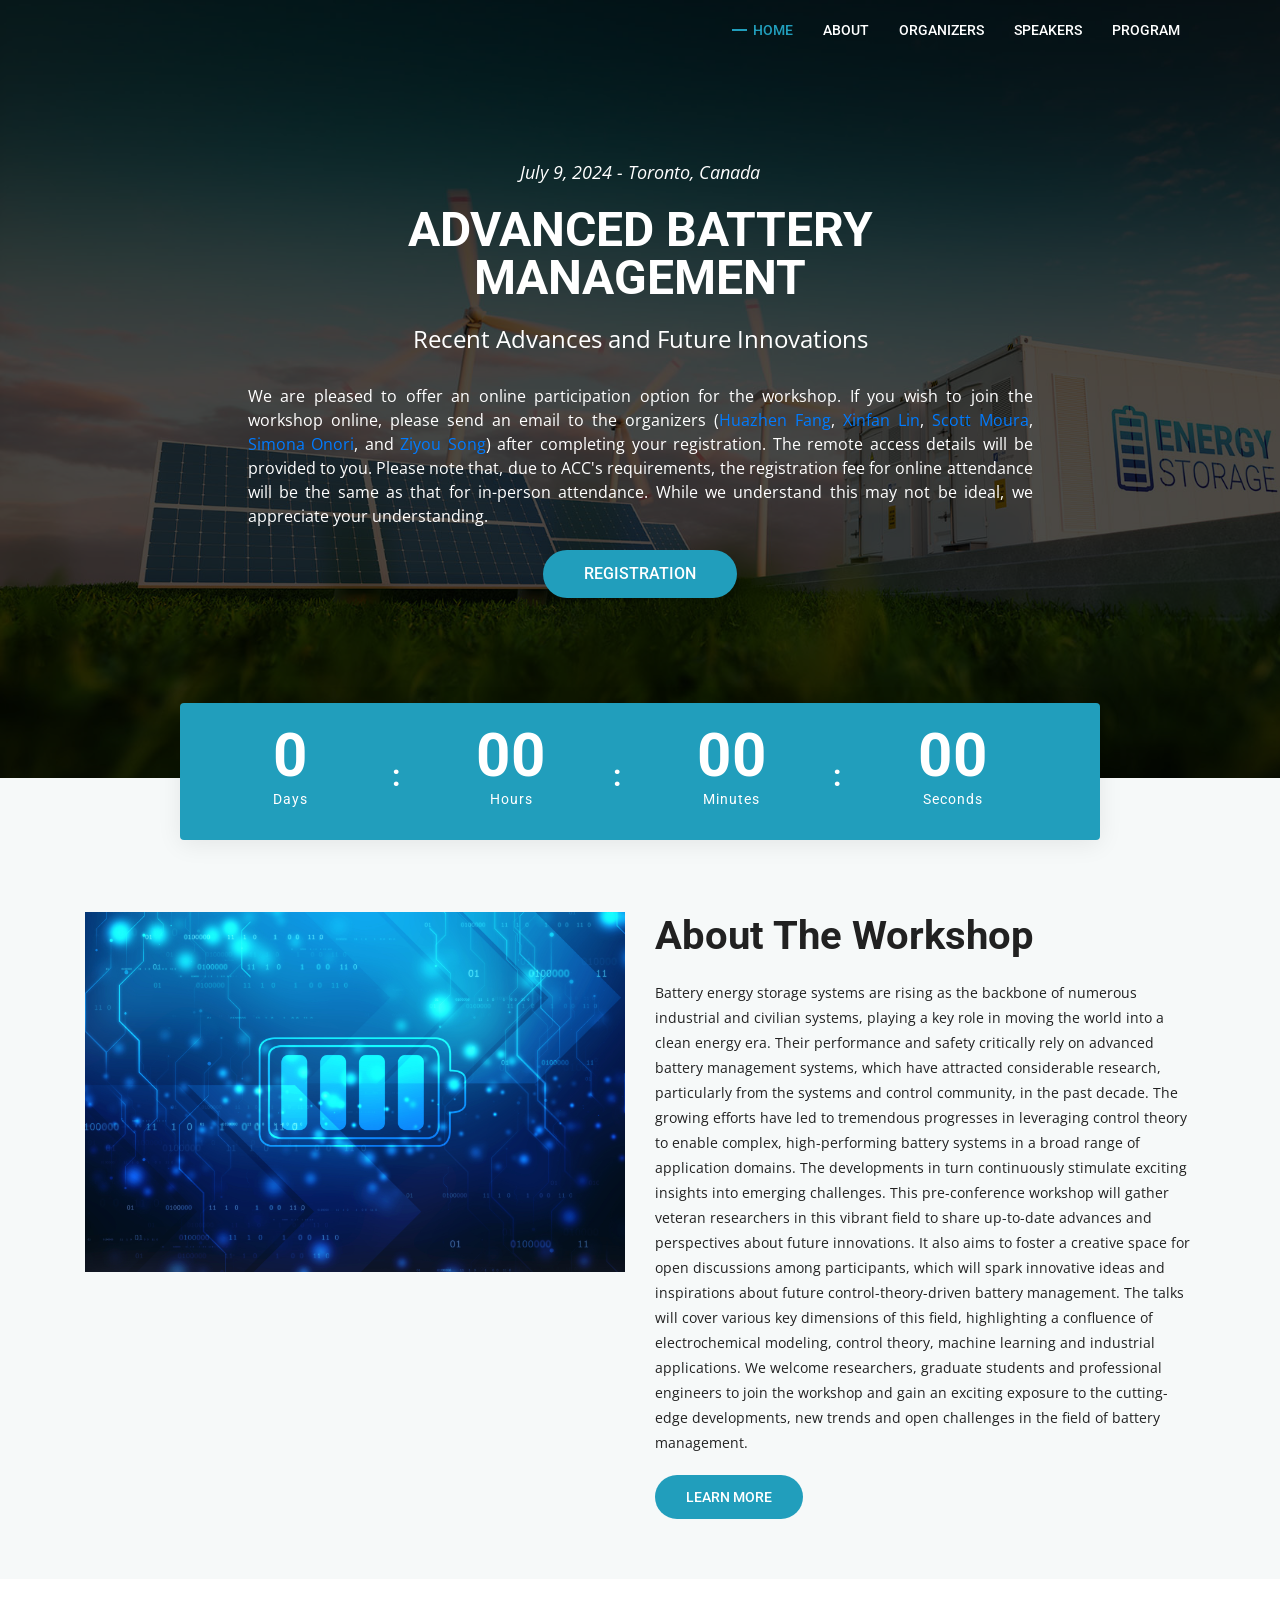
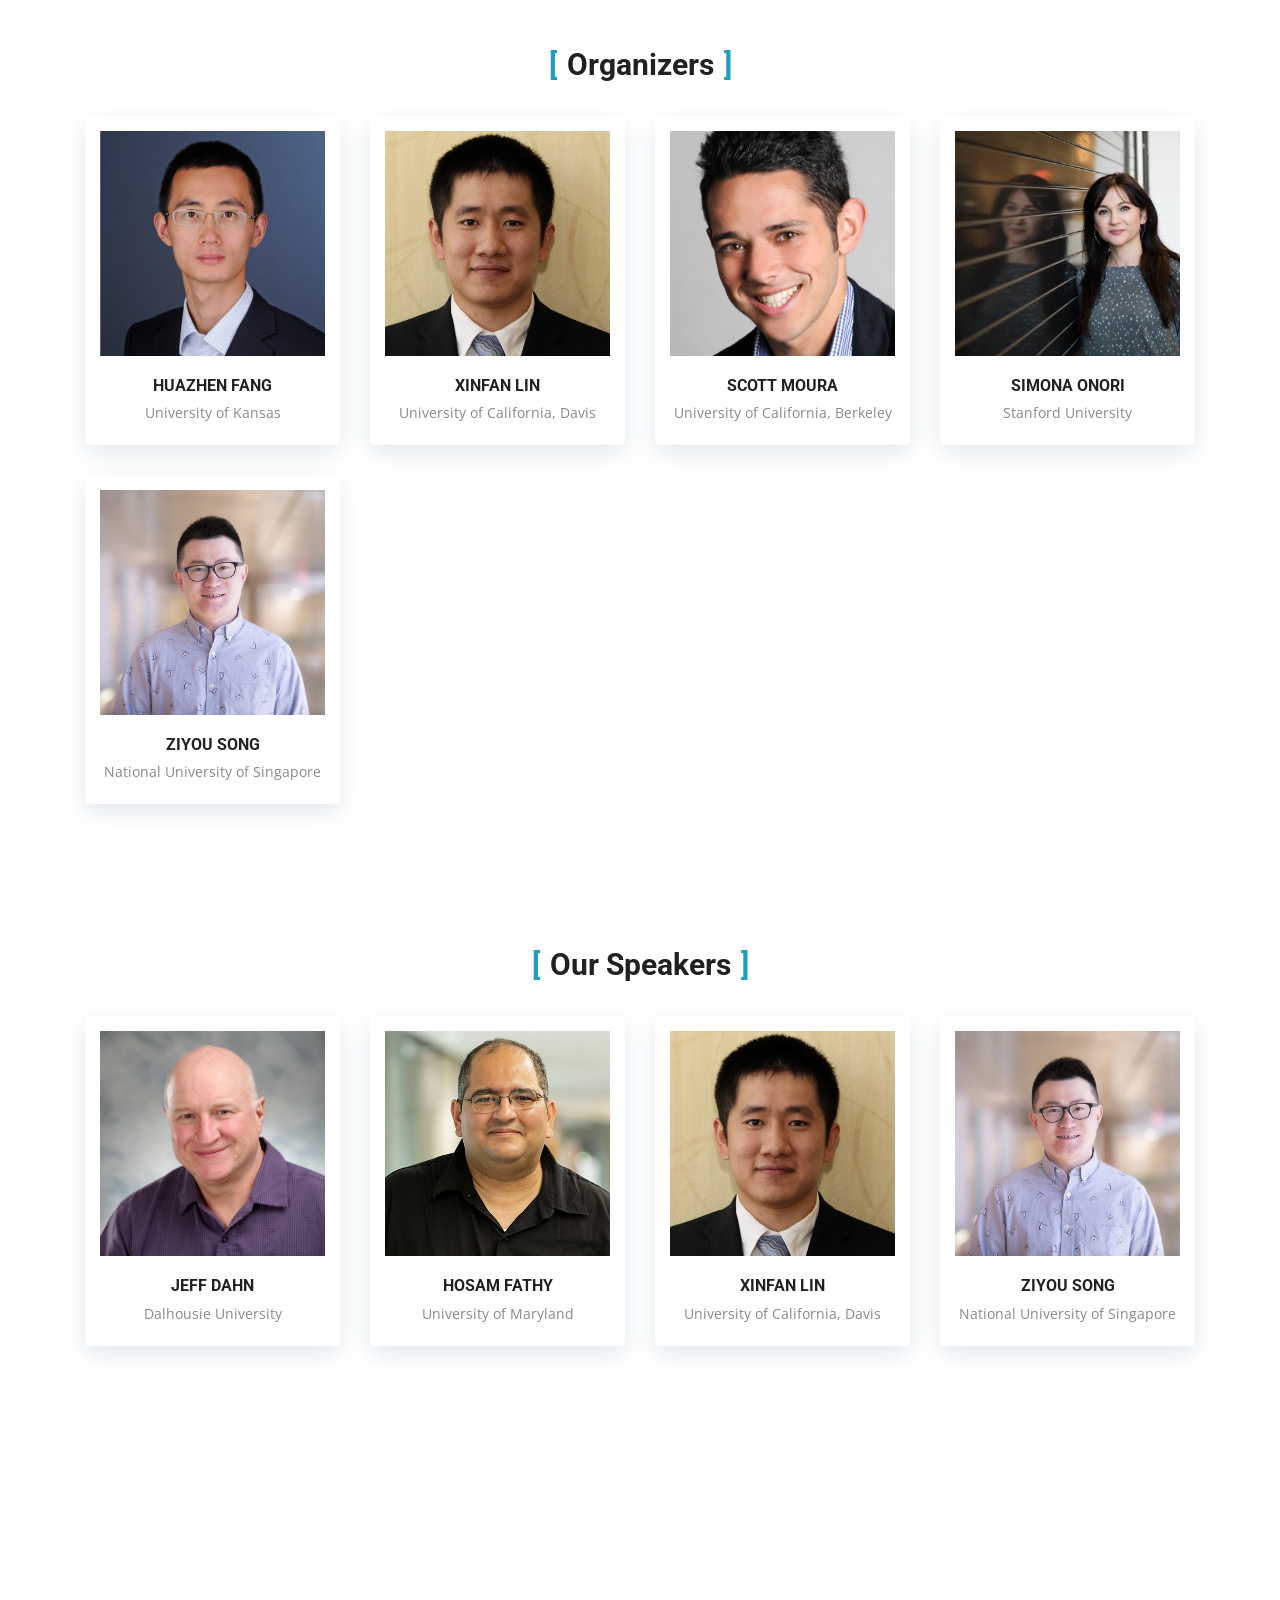
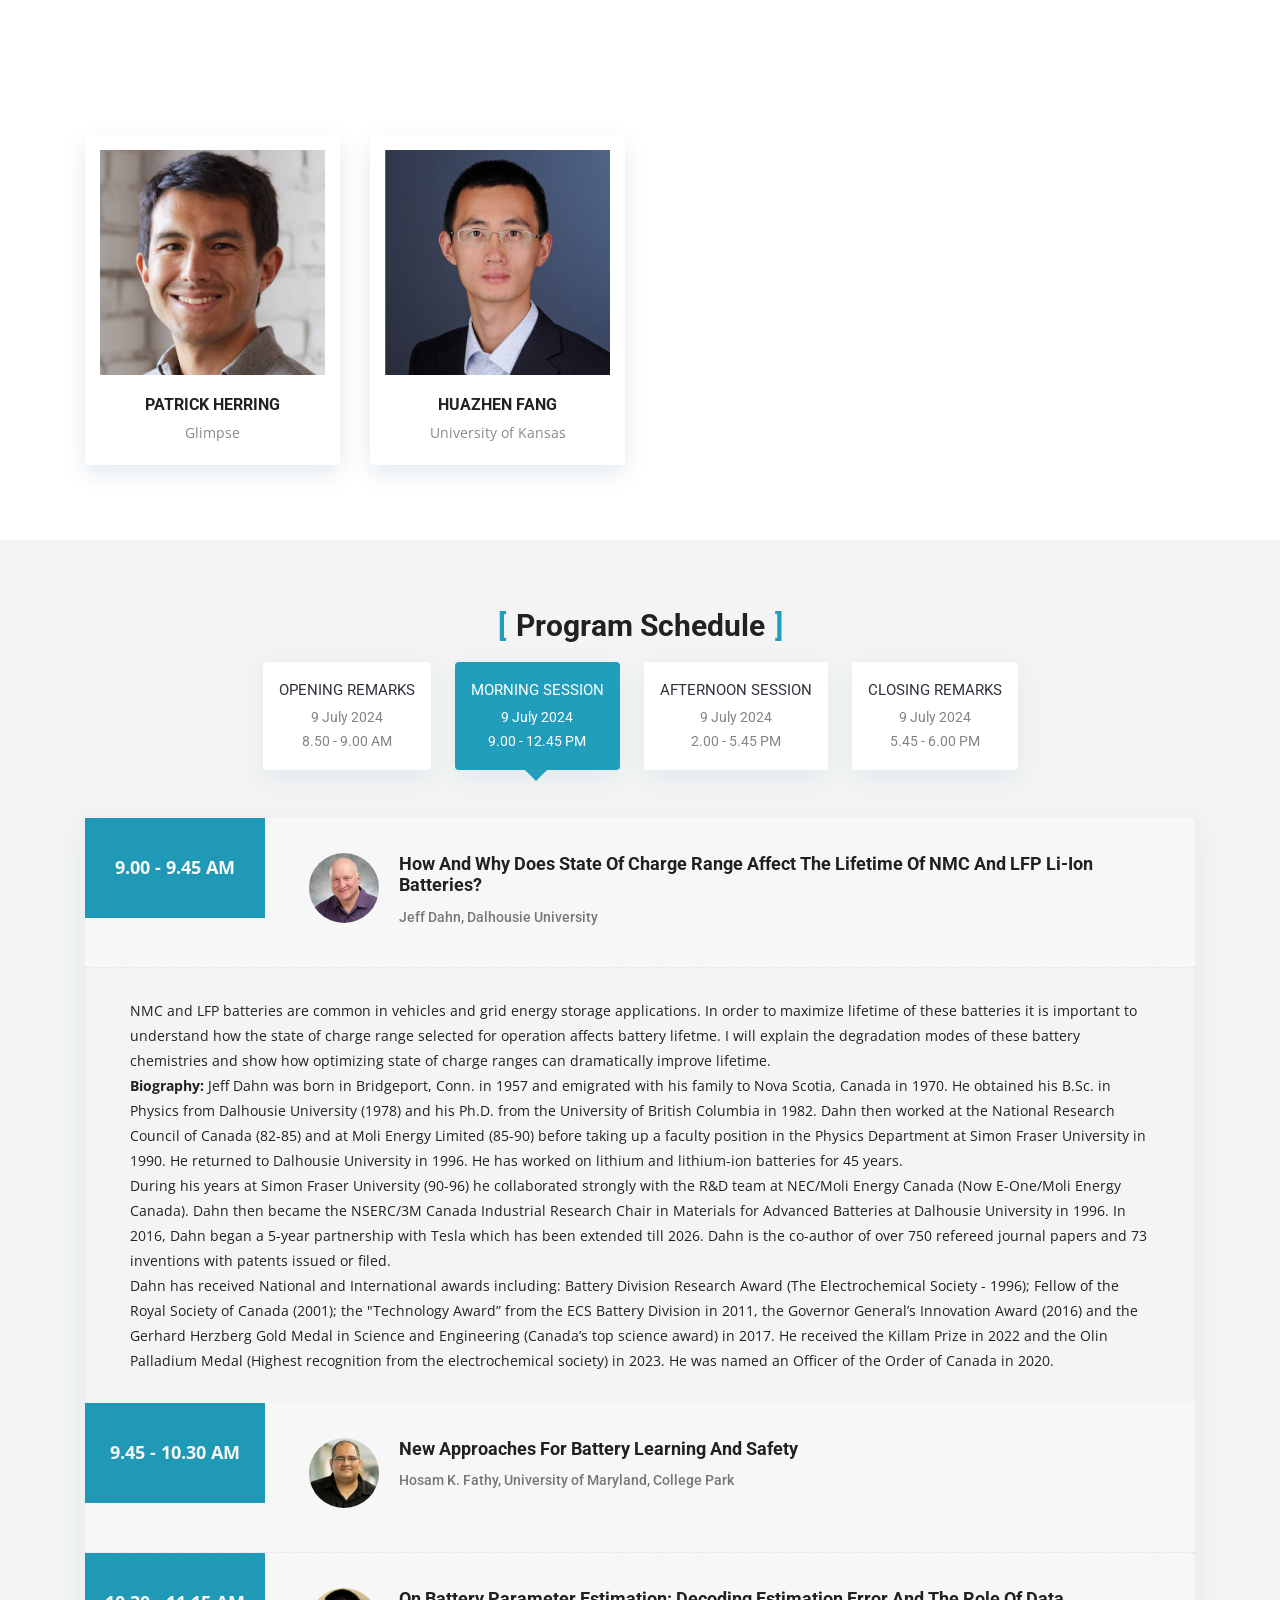
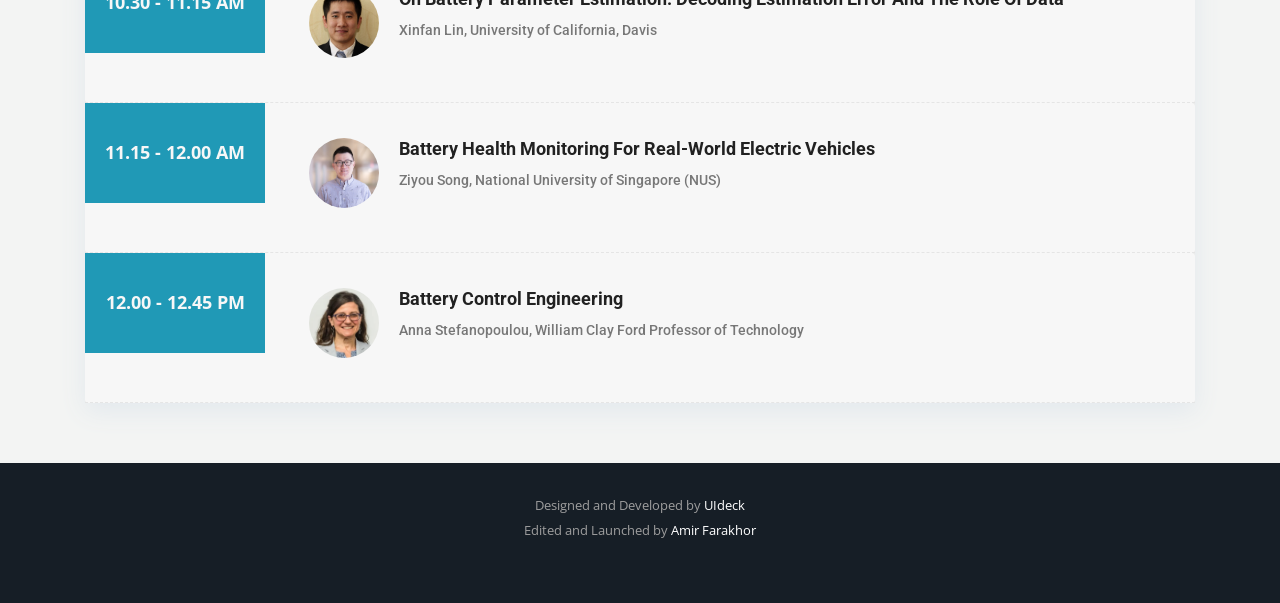
==== commit 1ff2cae7: "Update index.html" ====
--- a/index.html
+++ b/index.html
@@ -658,13 +658,13 @@
                             <div class="images-box">
                               <img class="img-fluid" src="assets/img/speaker/Raimondo_Davide.jpg" alt="">
                             </div>
-                            <h4>Model-based Battery Management Systems</h4>
+                            <h4>Advanced Li-Ion Battery Management: Digital Twins, Simulation Acceleration, and Optimal Charging Strategies</h4>
                             <h5 class="name">Davide M. Raimondo, University of Trieste </h5>
                           </div>
                         </div>
                         <div id="collapseThree1" class="collapse" aria-labelledby="headingThree1" data-parent="#accordion2">
                           <div class="card-body">
-                            <p>The battery management system (BMS) is a critical component of hybrid and electric vehicles. Its goal is to guarantee that the battery runs safely and reliably. One of the main tasks of the BMS is battery charging. Standard charging protocols, such as the Constant-Current-Constant-Voltage (CC-CV) and its variants, are usually based on excessively conservative constraints which reduce the probability of safety hazards at the expense of a longer charging time. Even so, constant voltage bounds, as in the CC-CV case, may not guarantee safety as the battery ages and its characteristics change. For these reasons, the research community has been interested in the development of BMSs which rely on mathematical models to increase the overall performance of the accumulators. This talk will focus on the key issues and challenges which arise when trying to design model-based battery management systems.</p>
+                            <p>This presentation explores the transformative role of mathematical models in designing Li-Ion batteries and testing advanced Battery Management Systems (BMS). We will introduce a numerical method that accelerates the simulation of high-fidelity battery packs. Additionally, using a digital twin, we will conduct a statistical analysis to identify critical cell-to-cell heterogeneities affecting battery performance and aging. Finally, we will discuss a stochastic model predictive control approach for optimizing battery pack charging, considering parameter uncertainty.</p>
                             <p><strong>Biography:</strong> Davide M. Raimondo earned his Ph.D. in Electronics, Computer Science, and Electrical Engineering from the University of Pavia, Italy, in 2009. Following this, he embarked on a Postdoctoral Fellowship at the Automatic Control Laboratory, ETH Zürich, Switzerland, from 2009 to 2010. He subsequently served as an Assistant Professor at the University of Pavia from 2010 to 2015, and later as an Associate Professor from 2015 to 2021. In December 2021, he was appointed as a Full Professor at the same institution, a position he held until September 2023. Since October 2023, Dr. Raimondo has assumed the role of Full Professor at the University of Trieste. Over the course of his career, Dr. Raimondo has also held visiting positions at several institutions including MIT, USA; the University of Seville, Spain; TU Wien, Austria; and the University of Konstanz, Germany. Dr. Raimondo is the author or co-author of more than 100 papers published in refereed journals, books, and conference proceedings. His primary research interests encompass a wide array of topics, including battery management systems, set-based estimation, fault diagnosis, fault-tolerant control, model predictive control, and optimization. Dr. Raimondo has received prestigious awards including the Automatica Paper Prize and serves as a Subject Editor for Automatica and IEEE Transactions on Control Systems Technology. He has been an IEEE senior member since 2022.</p>
                             <!--div class="location">
                               <span>Location:</span> Hall 1 , Building A, Golden Street, Southafrica
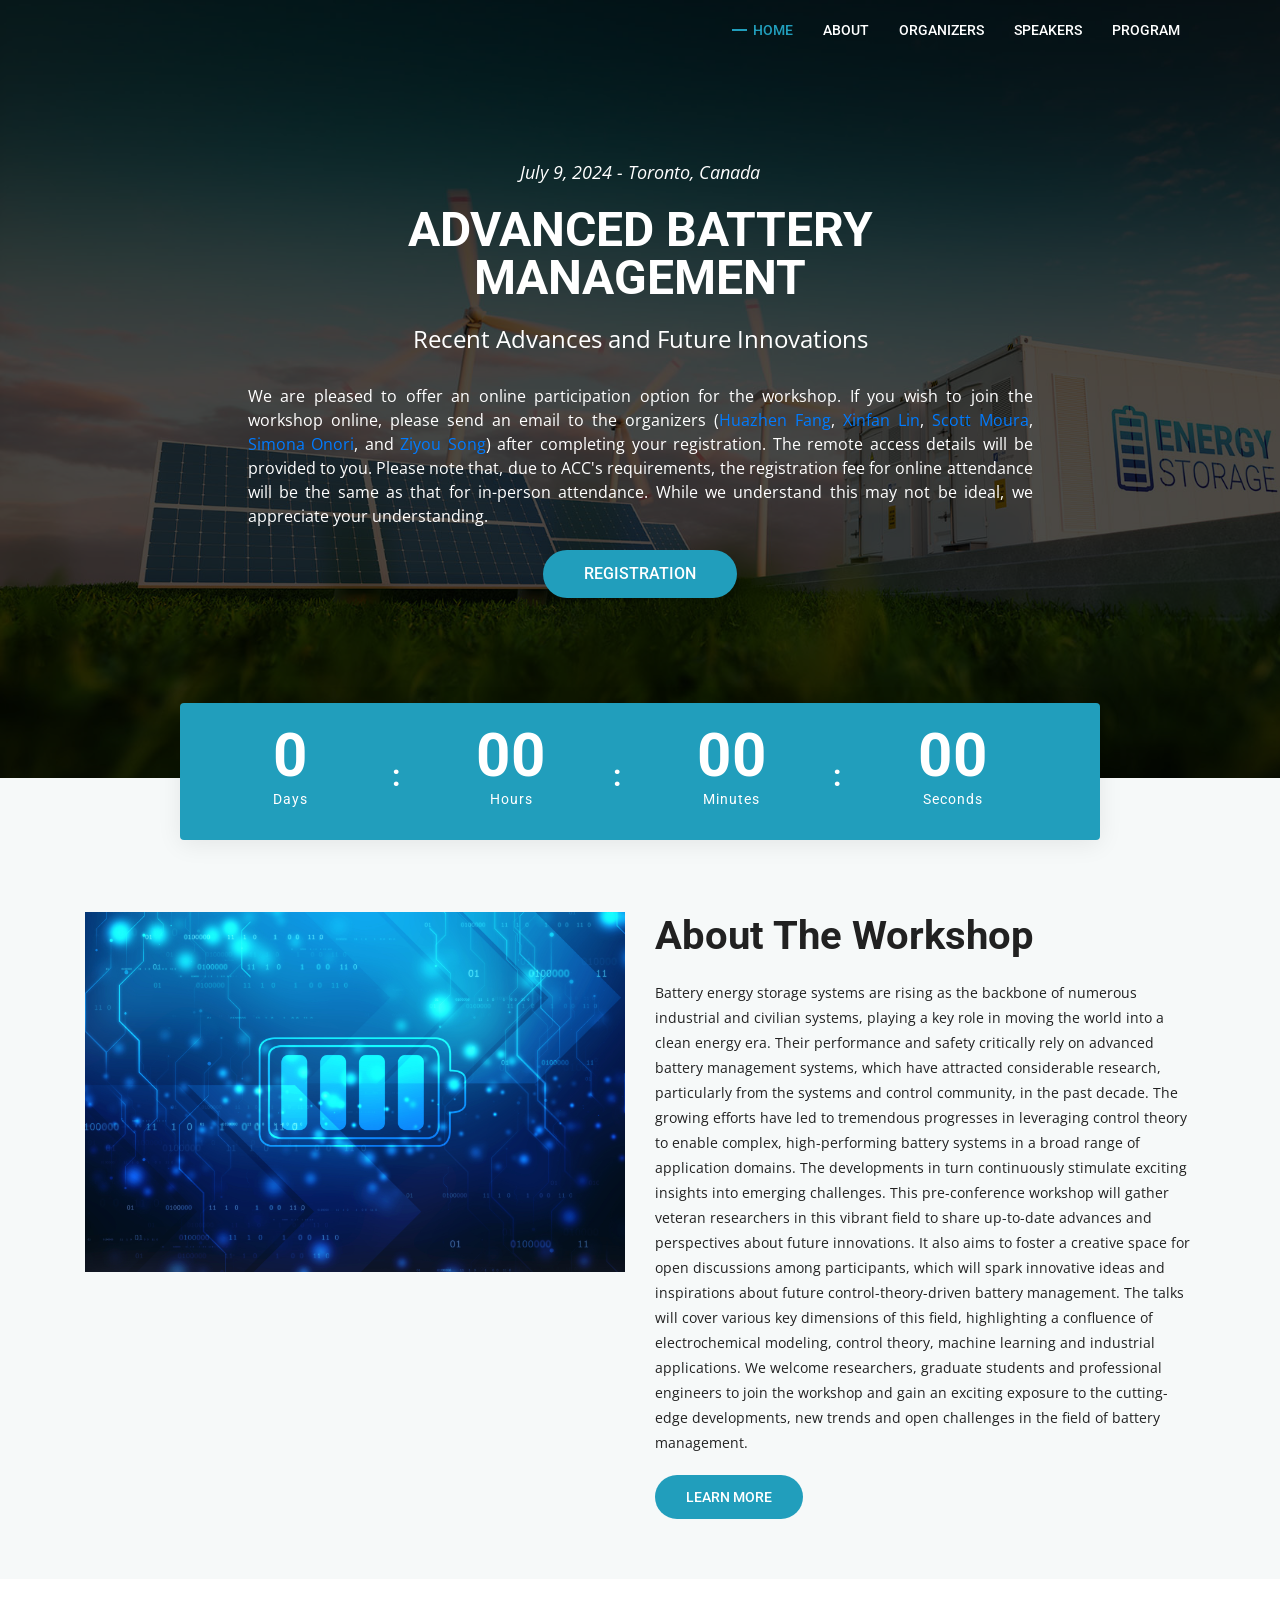
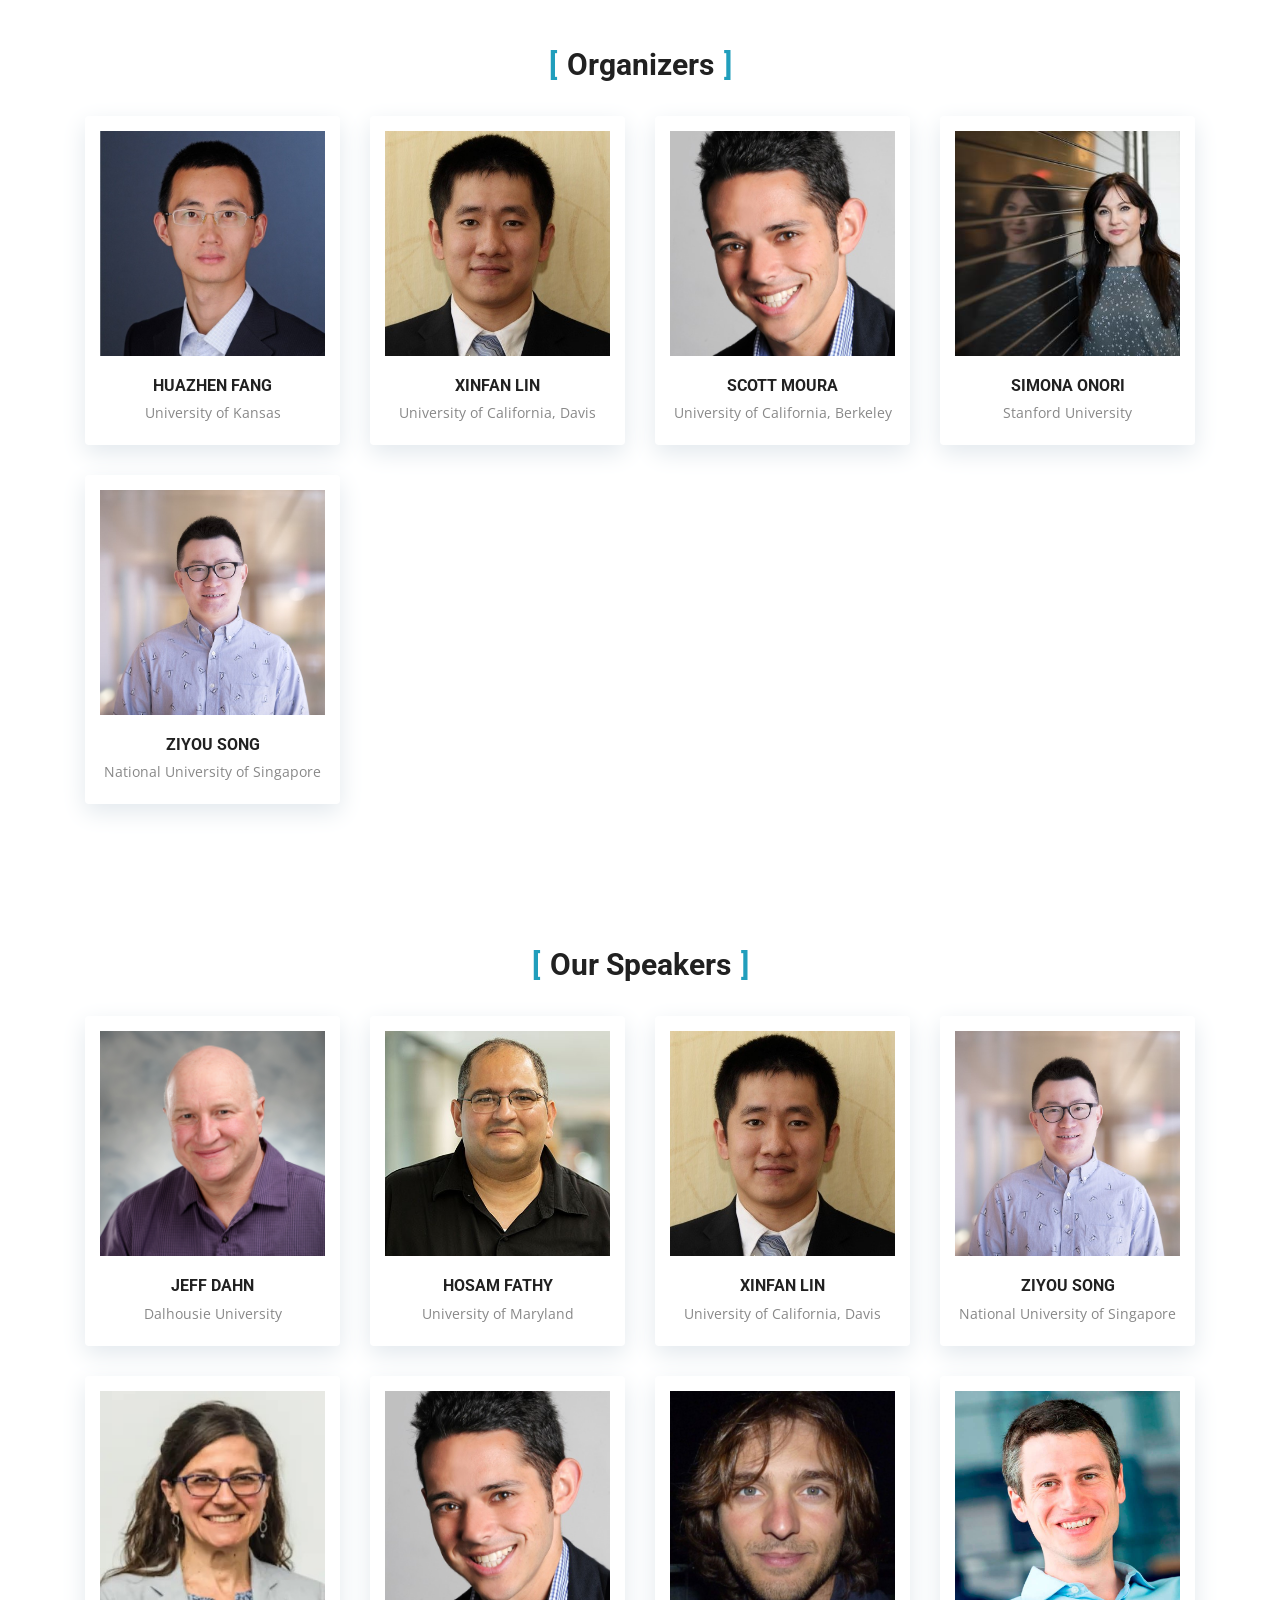
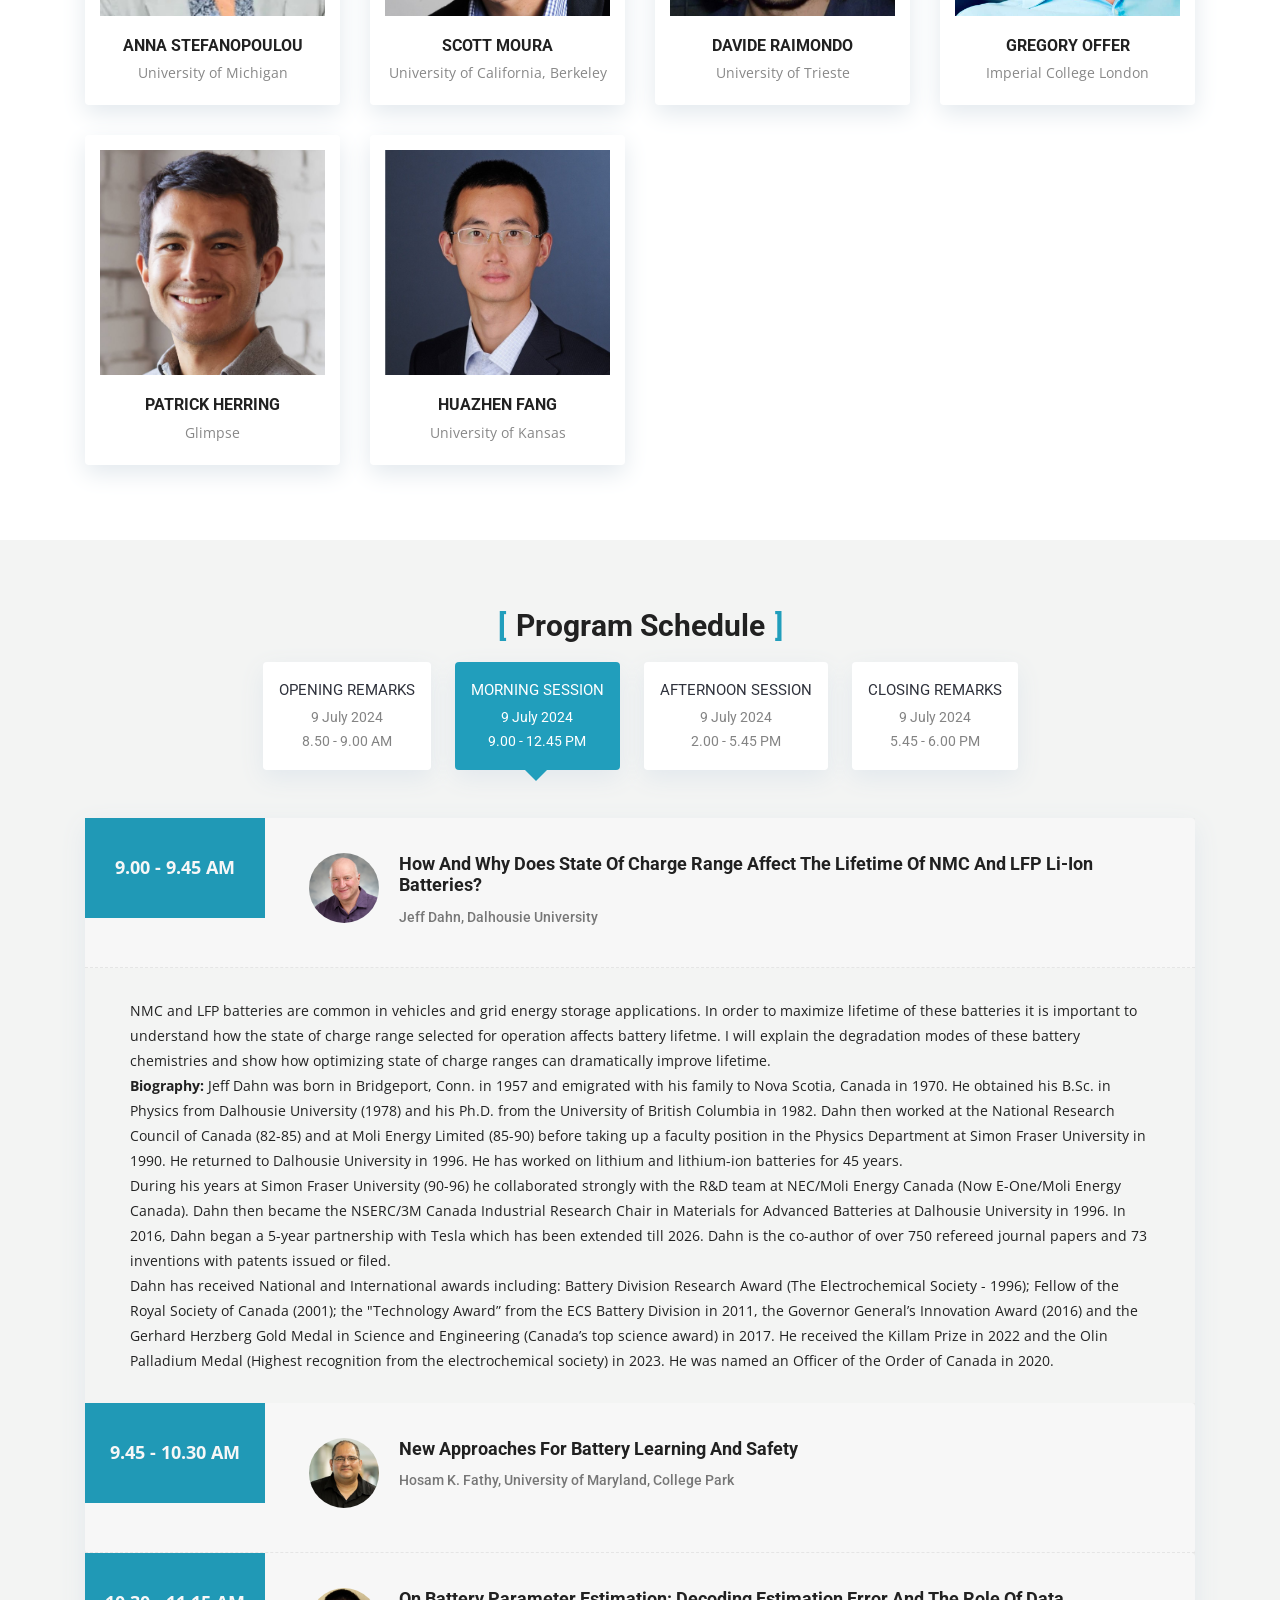
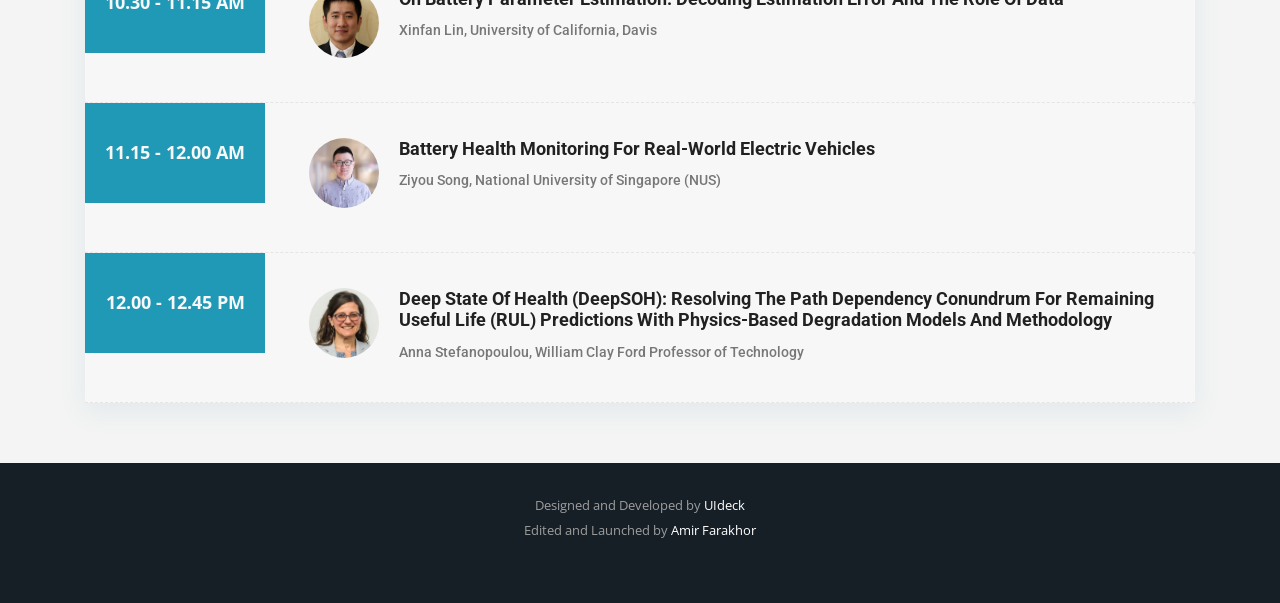
==== commit 38f11317: "Update index.html" ====
--- a/index.html
+++ b/index.html
@@ -607,13 +607,15 @@
                             <div class="images-box">
                               <img class="img-fluid" src="assets/img/speaker/Anna_Stefanopoulou.png.jpg" alt="">
                             </div>
-                            <h4>Battery Control Engineering</h4>
+                            <h4>Deep State of Health (deepSOH): Resolving the Path Dependency Conundrum for Remaining Useful Life (RUL) Predictions with Physics-based Degradation Models and Methodology</h4>
                             <h5 class="name">Anna Stefanopoulou, William Clay Ford Professor of Technology</h5>
                           </div>
                         </div>
                         <div id="collapseFive" class="collapse" aria-labelledby="headingFive" data-parent="#accordion">
                           <div class="card-body">
-                            <p>I will summarize how control engineering can make a big difference in the entire battery lifetime, from autonomous mining to precursor synthesis, smart manufacturing, robotic assembly, and by securing their performance in various applications with onboard diagnostics, estimation, prognostics, and all the way to their next lives.</p>
+                            <p>The soon-to-be-regulated indicators of battery state of health (SOH) based on capacity fade and resistance increase are insufficient for predicting Remaining Useful Life (RUL) in second-life applications<sup>1</sup>. The electrochemical community blames the path dependency of the battery degradation mechanisms for our inability to forecast the degradation. The control community knows that the path dependency is addressed by full state estimation. To this end, we define the deepSOH states that capture the individual contributions of all the common degradation mechanisms, namely, SEI, plating, and mechanical fracture, to the loss of lithium inventory<sup>2</sup>.
+                              We show that even the electrode-specific SOH (eSOH), we defined in 2019<sup>3</sup> is not enough to fully define the degradation states. We demonstrate this shortcoming by simulating infinite possible degradation trajectories and remaining useful lives (RUL) from a unique eSOH using a recently developed parameterizable and predictive models physics-based model of battery lifetime<sup>4</sup>.
+                              We then show preliminary results of deepSOH estimation and RUL prediction with explainable and actionable information on the origins of degradation for broad new use patterns.</p>
                             <p><strong>Biography:</strong> Dr. Anna G. Stefanopoulou, the William Clay Ford Professor of Technology at the University of Michigan, has served as the Director of the Automotive Research Center, a multi-university U.S. Army Center of Excellence, and the Michigan Energy Institute.<br>
                               She has mentored and taught a generation of engineers in control of advanced powertrains through classroom, online, and asynchronous courses. She has been an advisor of new curricula, training needs, and research in modeling, estimation, and control for engines, fuel cells, and batteries, with findings documented in a book, 21 US patents, and 400 publications.<br>
                               She has been recognized by many prestigious awards and is a Fellow of the ASME, IEEE, and SAE. She has served on two US National Academy committees (2015 and 2020) formed upon request by the US Congress to report on vehicle fuel economy standards and the transition to electrification.</p>
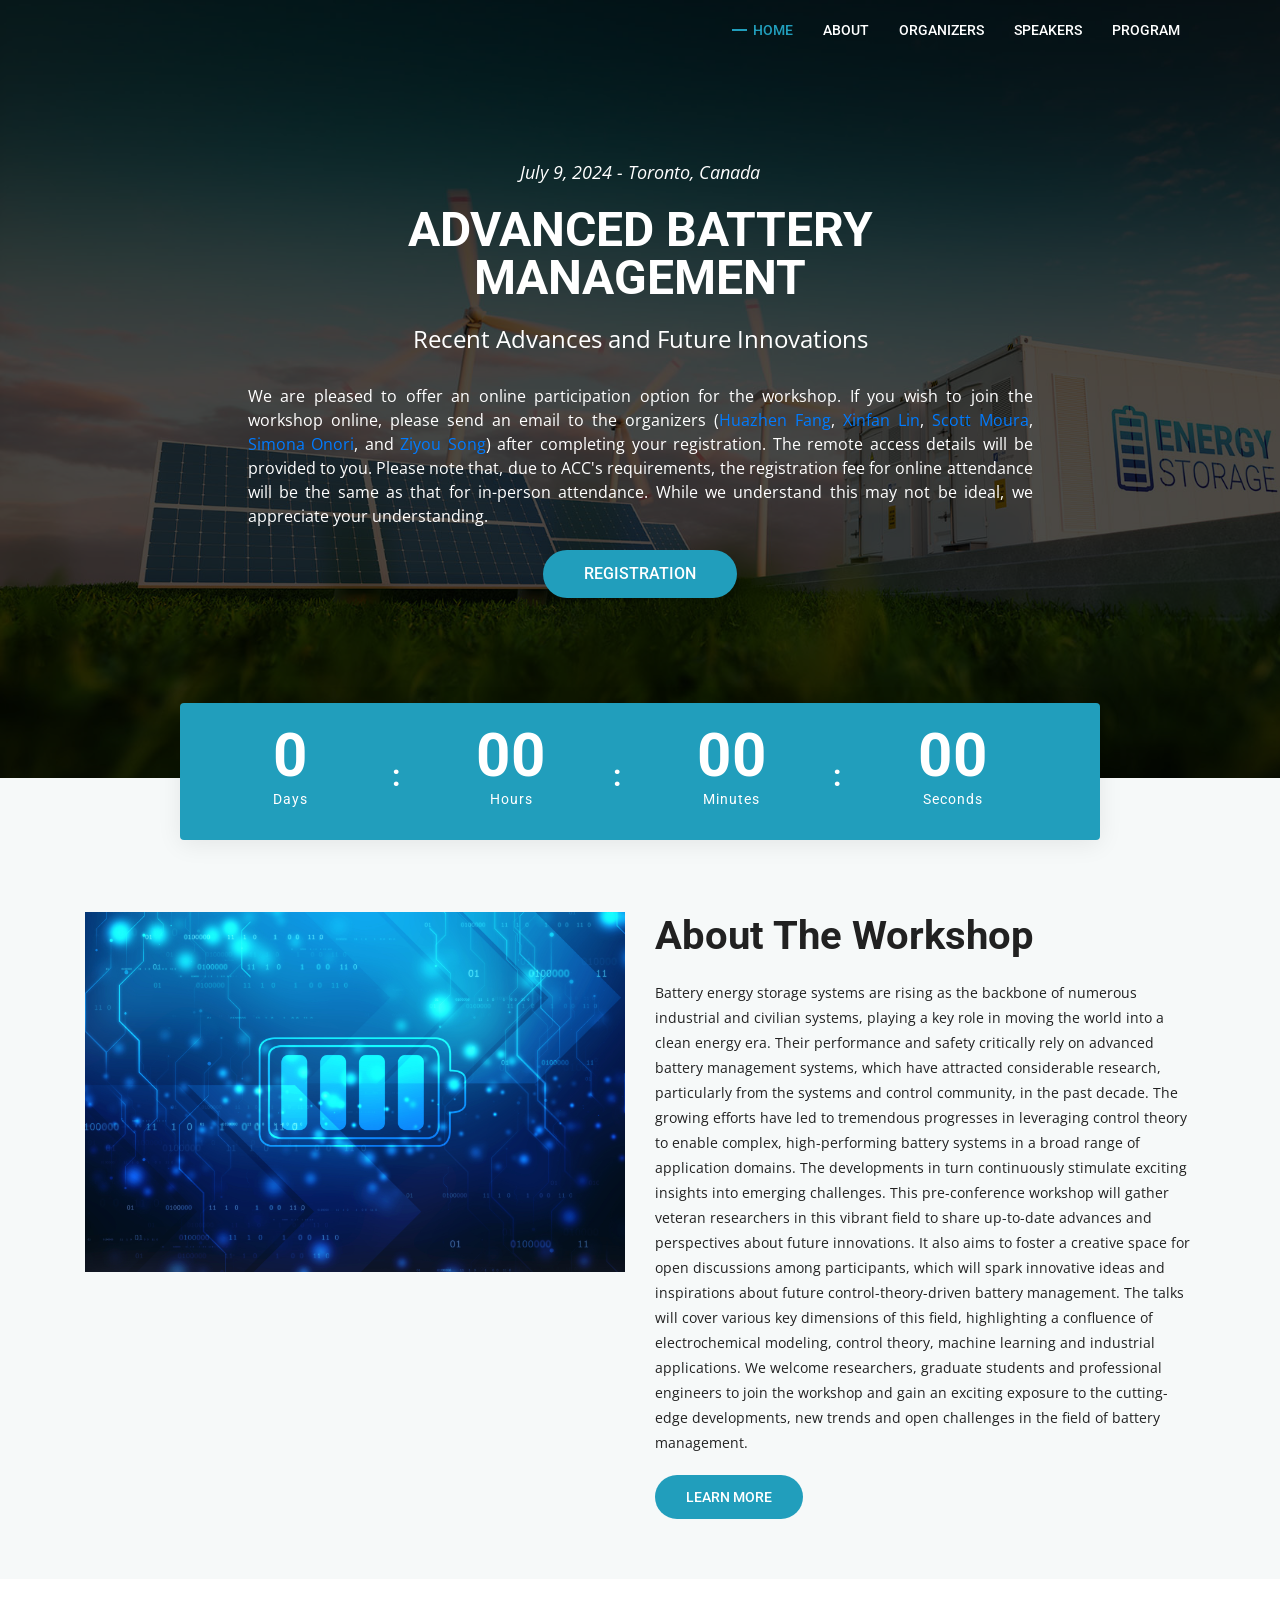
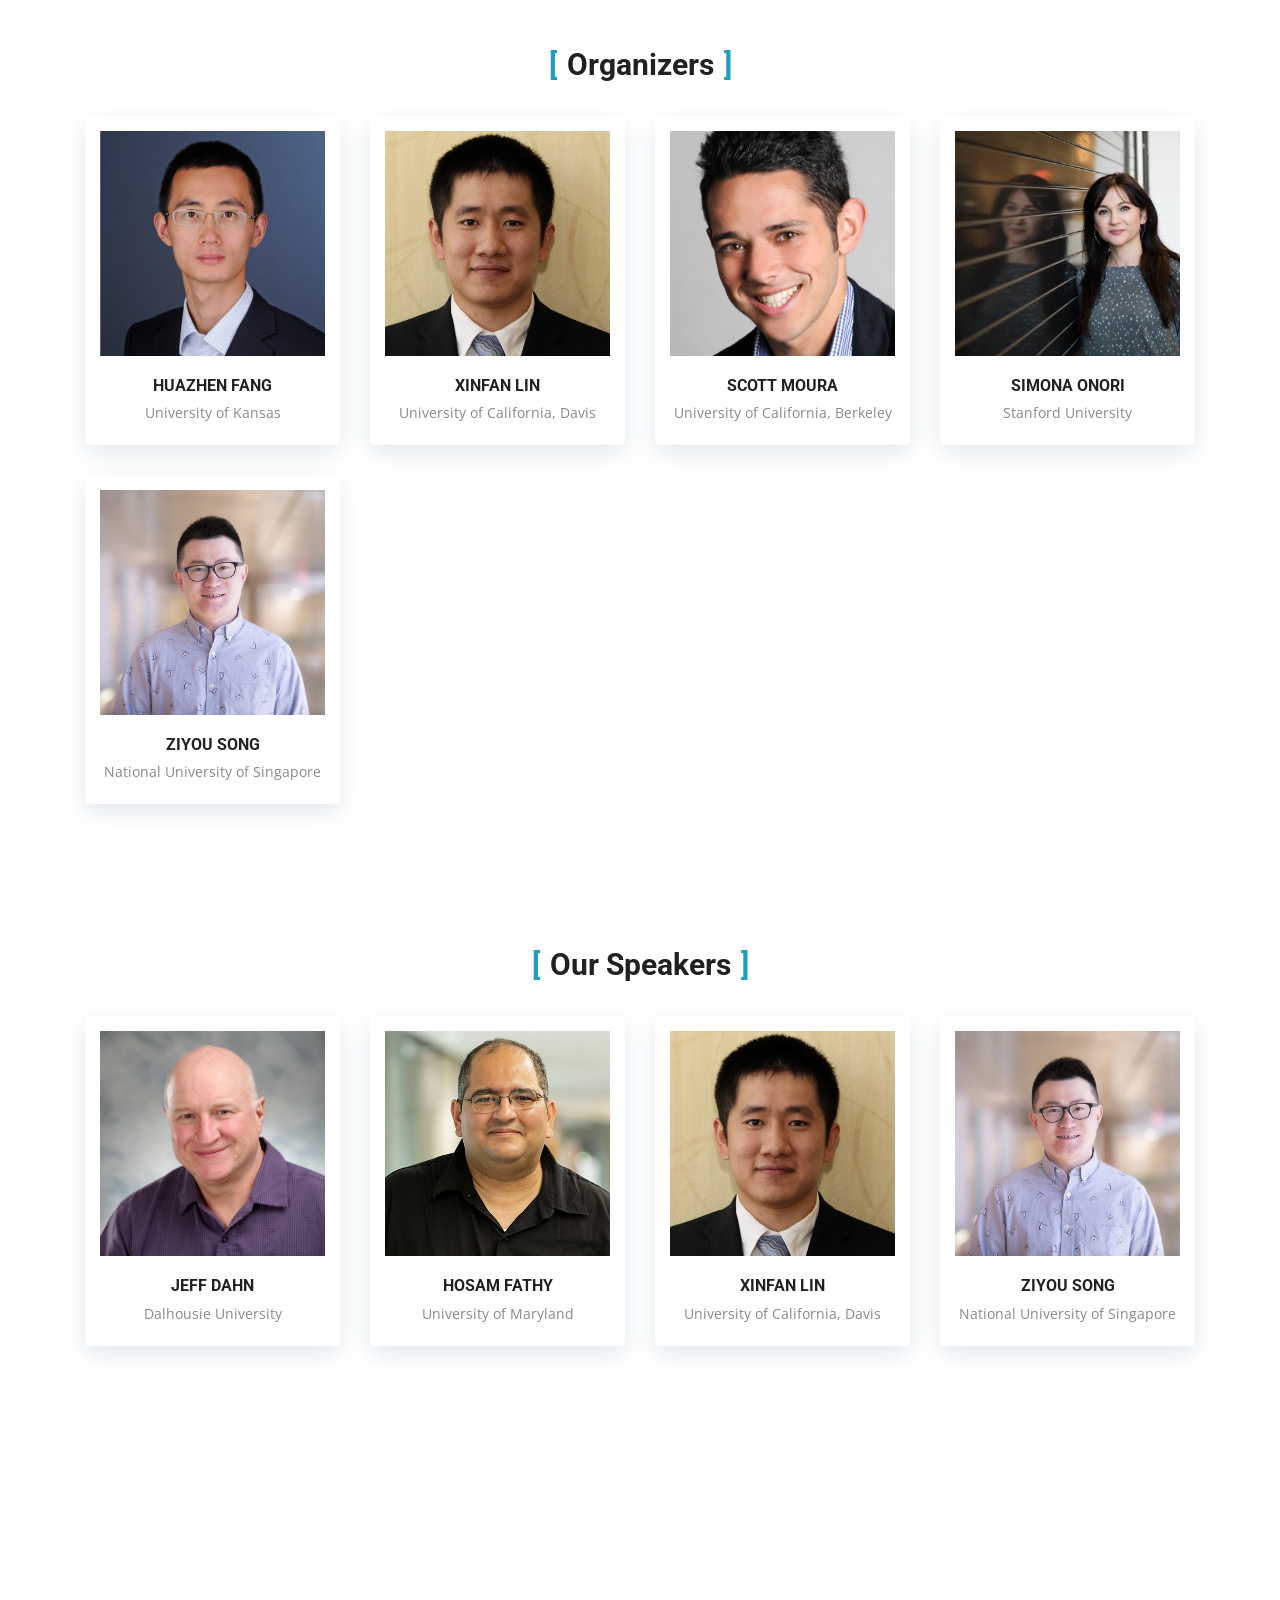
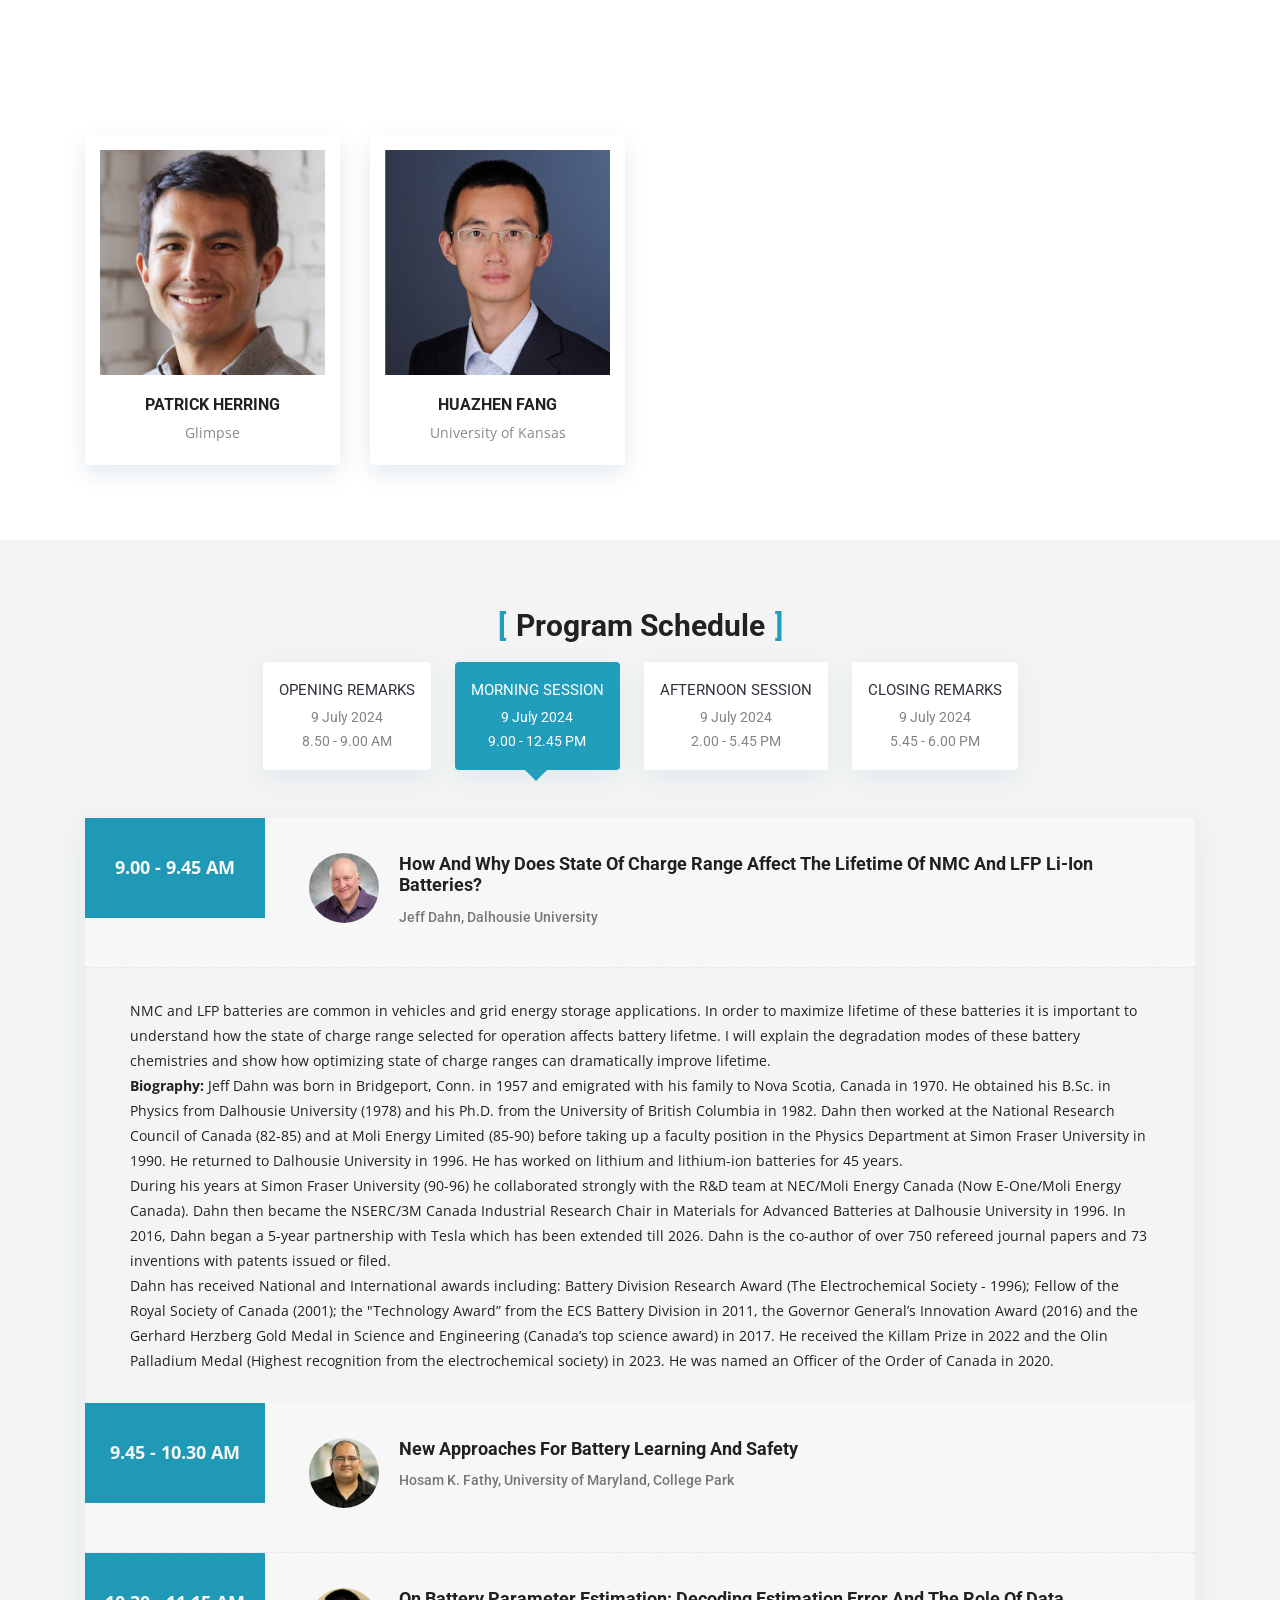
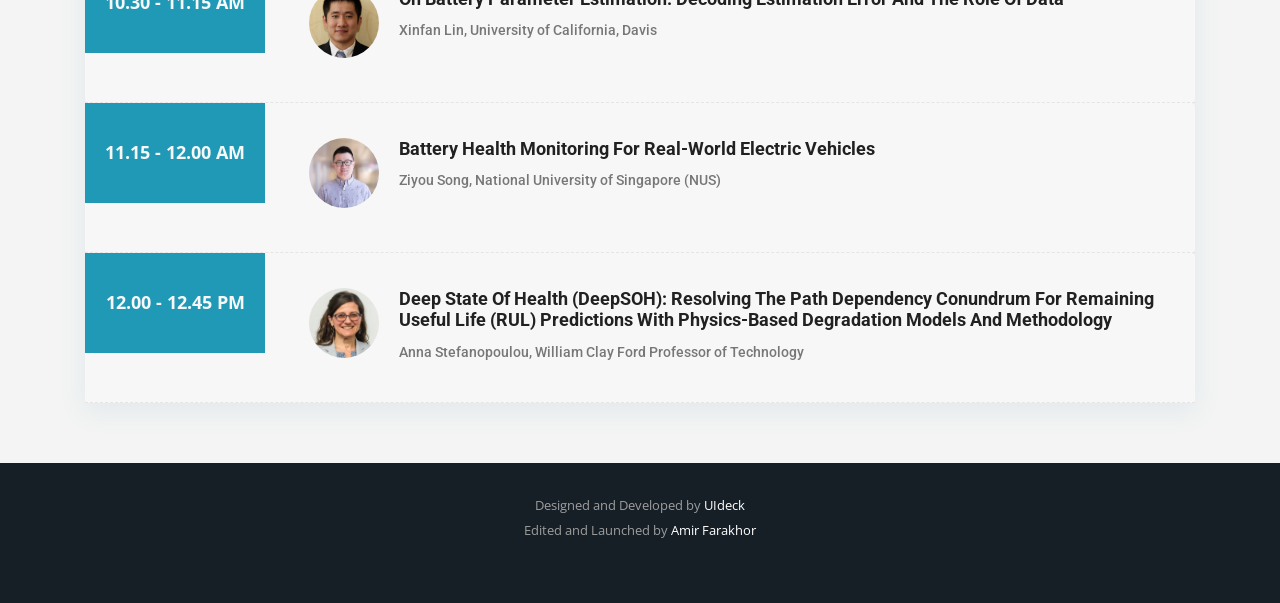
==== commit 842b6ed8: "Update index.html" ====
--- a/index.html
+++ b/index.html
@@ -615,7 +615,14 @@
                           <div class="card-body">
                             <p>The soon-to-be-regulated indicators of battery state of health (SOH) based on capacity fade and resistance increase are insufficient for predicting Remaining Useful Life (RUL) in second-life applications<sup>1</sup>. The electrochemical community blames the path dependency of the battery degradation mechanisms for our inability to forecast the degradation. The control community knows that the path dependency is addressed by full state estimation. To this end, we define the deepSOH states that capture the individual contributions of all the common degradation mechanisms, namely, SEI, plating, and mechanical fracture, to the loss of lithium inventory<sup>2</sup>.
                               We show that even the electrode-specific SOH (eSOH), we defined in 2019<sup>3</sup> is not enough to fully define the degradation states. We demonstrate this shortcoming by simulating infinite possible degradation trajectories and remaining useful lives (RUL) from a unique eSOH using a recently developed parameterizable and predictive models physics-based model of battery lifetime<sup>4</sup>.
-                              We then show preliminary results of deepSOH estimation and RUL prediction with explainable and actionable information on the origins of degradation for broad new use patterns.</p>
+                              We then show preliminary results of deepSOH estimation and RUL prediction with explainable and actionable information on the origins of degradation for broad new use patterns.<br>
+                              1.     A. Weng et al. 2023, "Battery passports for promoting EV resale and repurposing." Joule 7 837-842
+
+                              2.     H. Movahedi et al 2024, “The Case for DeepSOH: Addressing Path Dependency for Remaining Useful Life” MECC
+
+                              3.     P. Mohtat et al. 2019, Towards better estimability of electrode-specific state of health: Decoding the cell expansion. J. of Power Sources, 427, 101–111
+
+                              4.     S. Pannala et al. 2024, “Consistently Tuned Battery Lifetime Predictive Model of Capacity Loss, Resistance Increase and Irreversible Thickness Growth” J. Electrochem. Soc. 171 010532</p>
                             <p><strong>Biography:</strong> Dr. Anna G. Stefanopoulou, the William Clay Ford Professor of Technology at the University of Michigan, has served as the Director of the Automotive Research Center, a multi-university U.S. Army Center of Excellence, and the Michigan Energy Institute.<br>
                               She has mentored and taught a generation of engineers in control of advanced powertrains through classroom, online, and asynchronous courses. She has been an advisor of new curricula, training needs, and research in modeling, estimation, and control for engines, fuel cells, and batteries, with findings documented in a book, 21 US patents, and 400 publications.<br>
                               She has been recognized by many prestigious awards and is a Fellow of the ASME, IEEE, and SAE. She has served on two US National Academy committees (2015 and 2020) formed upon request by the US Congress to report on vehicle fuel economy standards and the transition to electrification.</p>
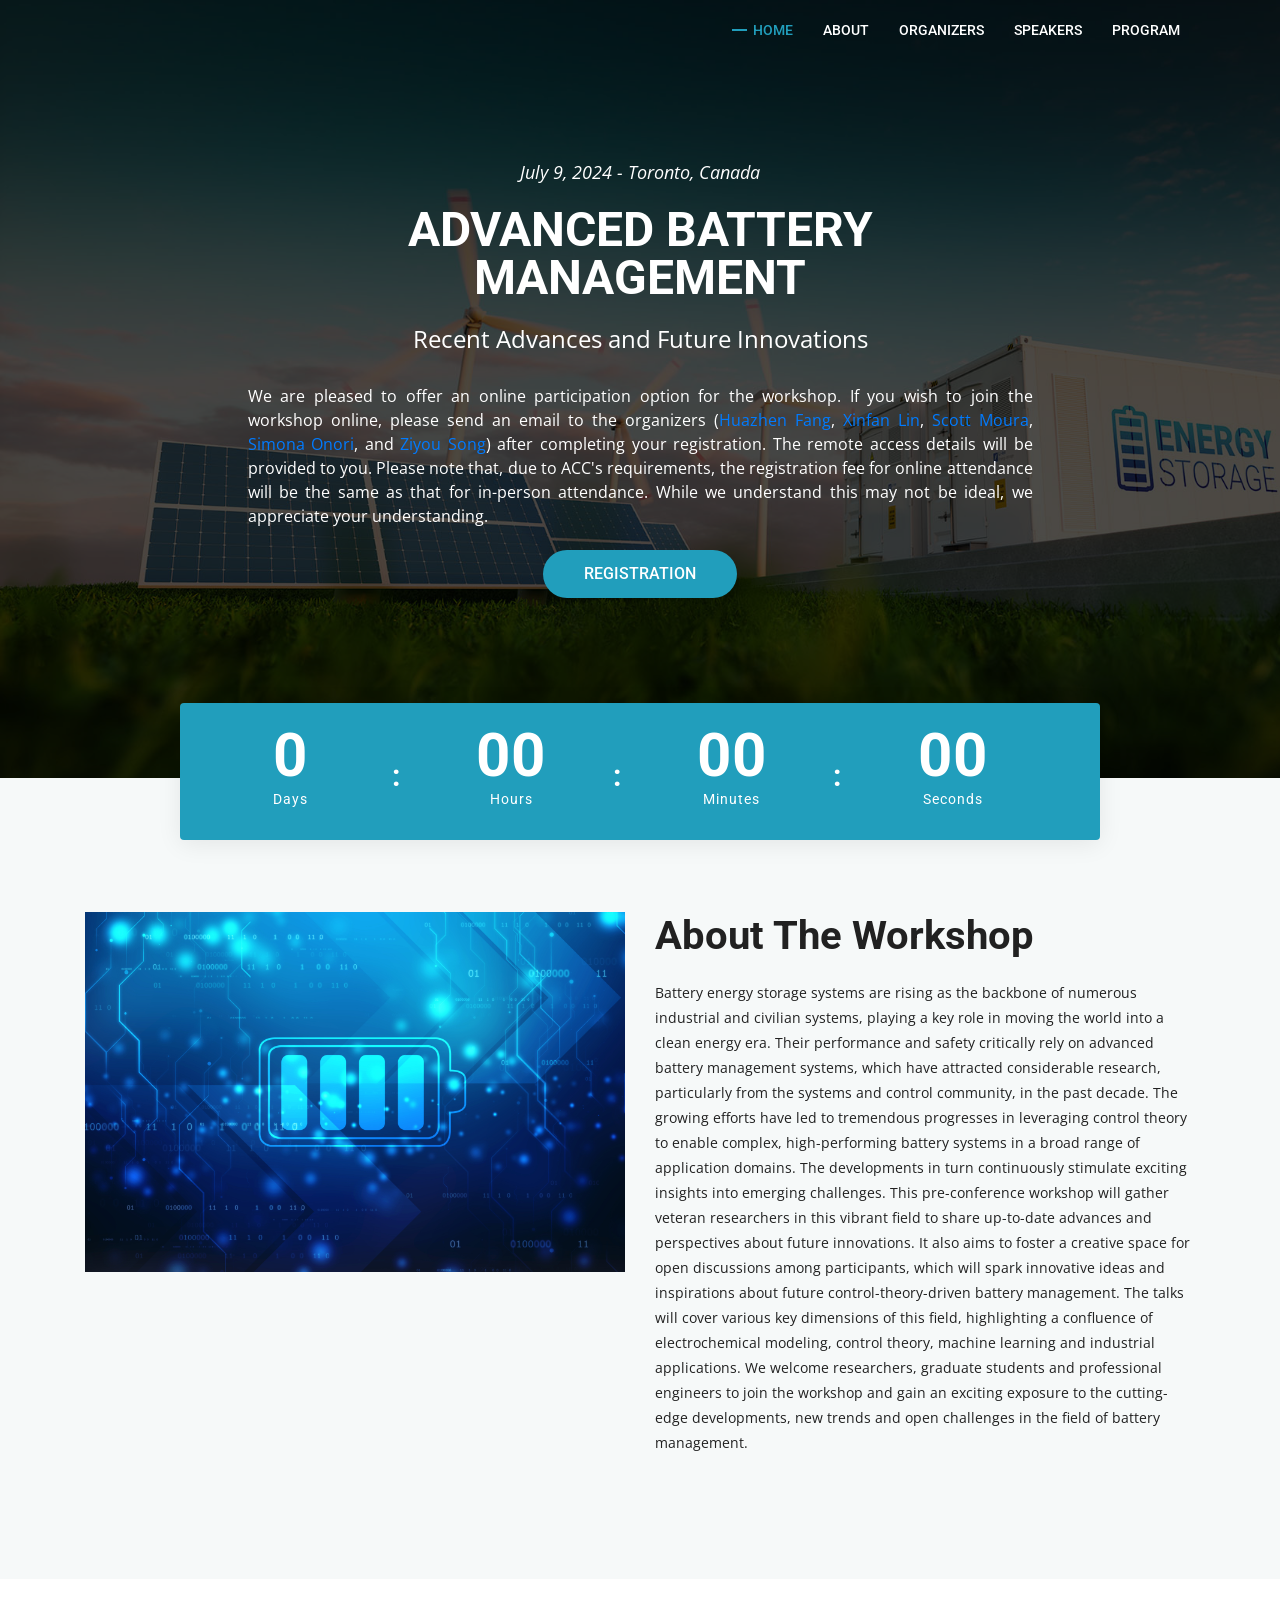
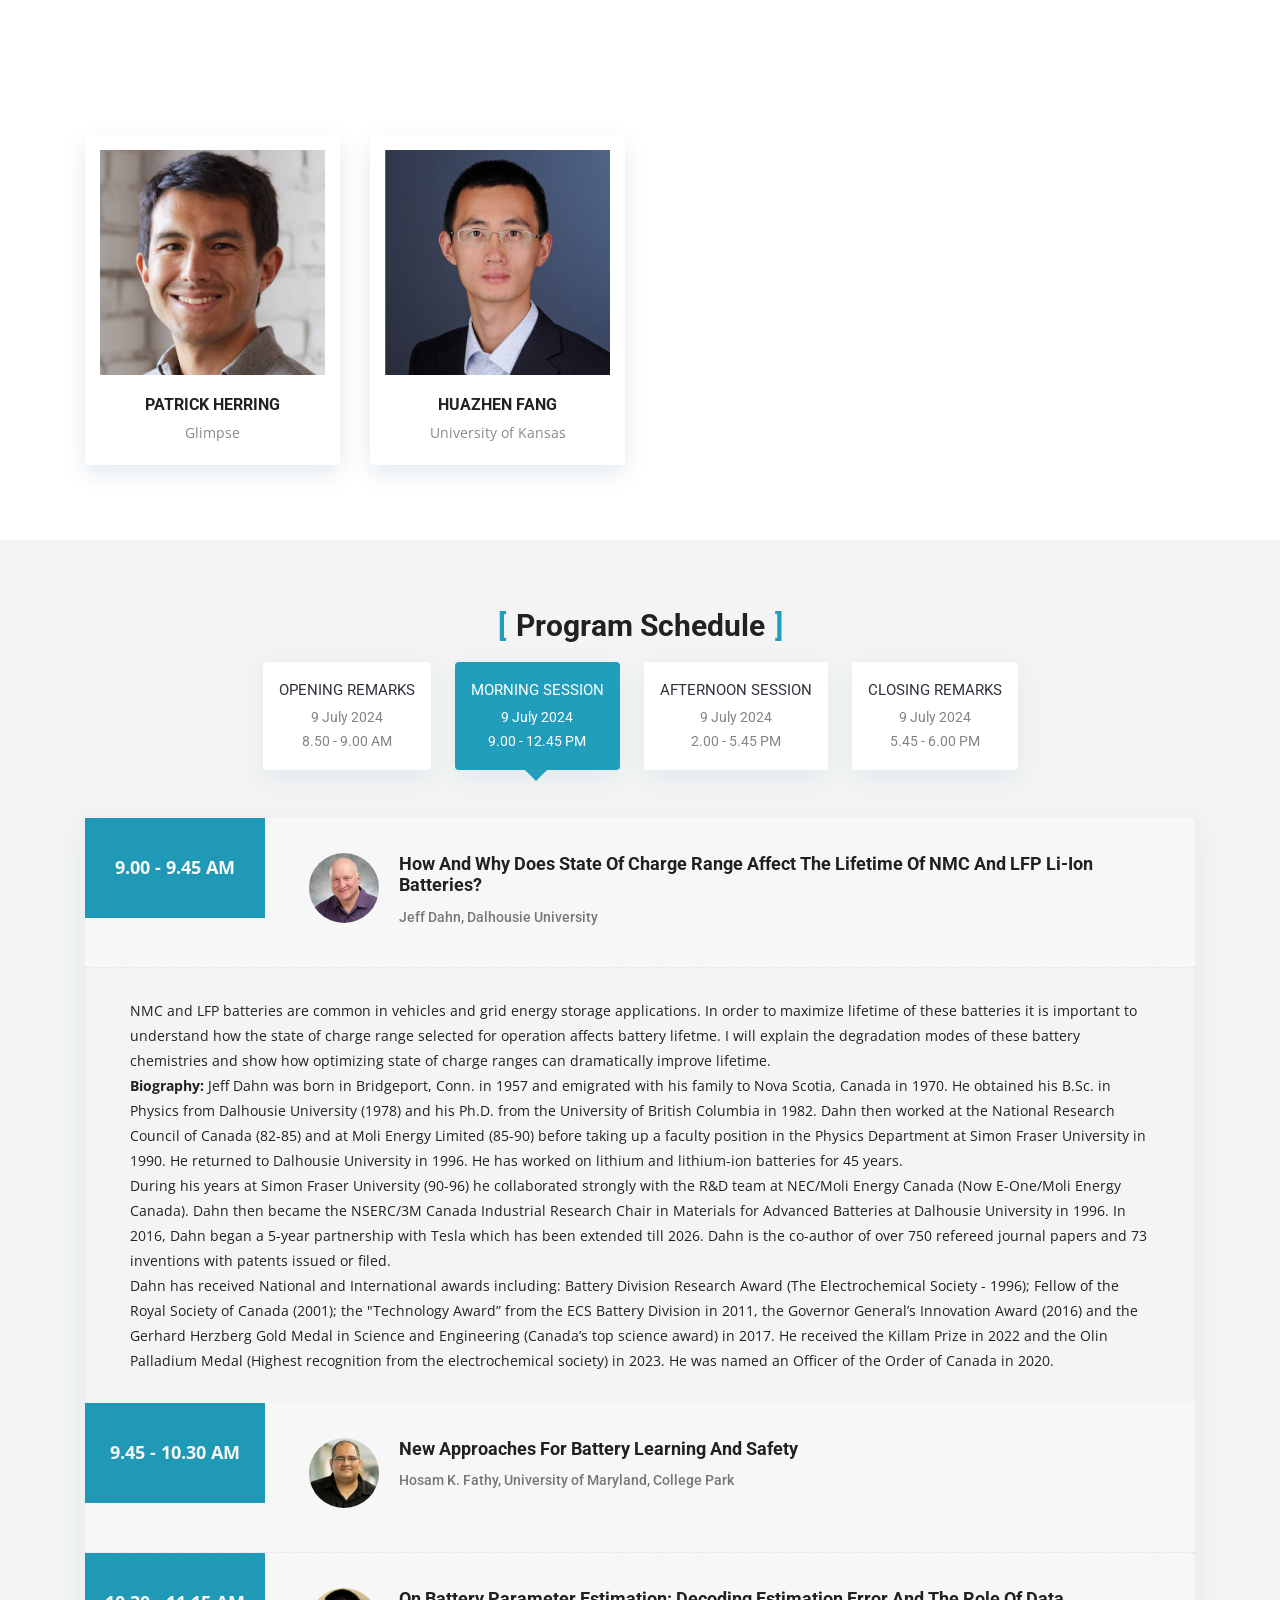
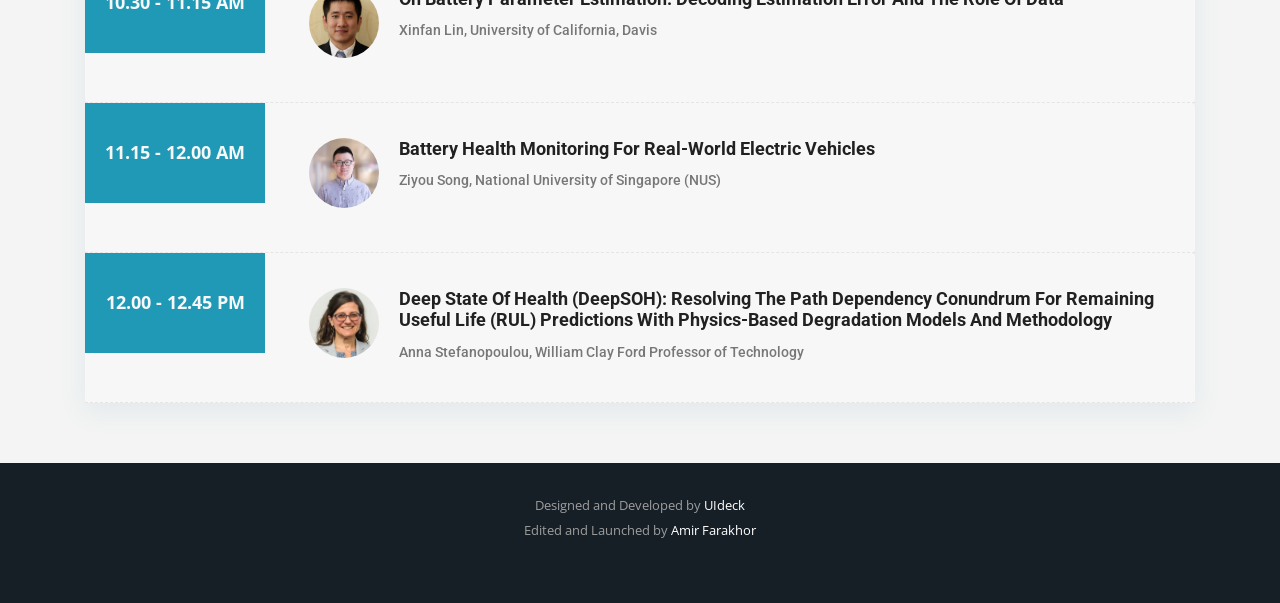
==== commit 14b19825: "Update index.html" ====
--- a/index.html
+++ b/index.html
@@ -616,12 +616,9 @@
                             <p>The soon-to-be-regulated indicators of battery state of health (SOH) based on capacity fade and resistance increase are insufficient for predicting Remaining Useful Life (RUL) in second-life applications<sup>1</sup>. The electrochemical community blames the path dependency of the battery degradation mechanisms for our inability to forecast the degradation. The control community knows that the path dependency is addressed by full state estimation. To this end, we define the deepSOH states that capture the individual contributions of all the common degradation mechanisms, namely, SEI, plating, and mechanical fracture, to the loss of lithium inventory<sup>2</sup>.
                               We show that even the electrode-specific SOH (eSOH), we defined in 2019<sup>3</sup> is not enough to fully define the degradation states. We demonstrate this shortcoming by simulating infinite possible degradation trajectories and remaining useful lives (RUL) from a unique eSOH using a recently developed parameterizable and predictive models physics-based model of battery lifetime<sup>4</sup>.
                               We then show preliminary results of deepSOH estimation and RUL prediction with explainable and actionable information on the origins of degradation for broad new use patterns.<br>
-                              1.     A. Weng et al. 2023, "Battery passports for promoting EV resale and repurposing." Joule 7 837-842
-
-                              2.     H. Movahedi et al 2024, “The Case for DeepSOH: Addressing Path Dependency for Remaining Useful Life” MECC
-
-                              3.     P. Mohtat et al. 2019, Towards better estimability of electrode-specific state of health: Decoding the cell expansion. J. of Power Sources, 427, 101–111
-
+                              1.     A. Weng et al. 2023, "Battery passports for promoting EV resale and repurposing." Joule 7 837-842<br>
+                              2.     H. Movahedi et al 2024, “The Case for DeepSOH: Addressing Path Dependency for Remaining Useful Life” MECC<br>
+                              3.     P. Mohtat et al. 2019, Towards better estimability of electrode-specific state of health: Decoding the cell expansion. J. of Power Sources, 427, 101–111<br>
                               4.     S. Pannala et al. 2024, “Consistently Tuned Battery Lifetime Predictive Model of Capacity Loss, Resistance Increase and Irreversible Thickness Growth” J. Electrochem. Soc. 171 010532</p>
                             <p><strong>Biography:</strong> Dr. Anna G. Stefanopoulou, the William Clay Ford Professor of Technology at the University of Michigan, has served as the Director of the Automotive Research Center, a multi-university U.S. Army Center of Excellence, and the Michigan Energy Institute.<br>
                               She has mentored and taught a generation of engineers in control of advanced powertrains through classroom, online, and asynchronous courses. She has been an advisor of new curricula, training needs, and research in modeling, estimation, and control for engines, fuel cells, and batteries, with findings documented in a book, 21 US patents, and 400 publications.<br>
@@ -645,13 +642,14 @@
                             <div class="images-box">
                               <img class="img-fluid" src="assets/img/speaker/Moura-2.jpg" alt="">
                             </div>
-                            <h4>TBD</h4>
+                            <h4>Modeling and Estimation of Lithium Sulfur Batteries</h4>
                             <h5 class="name">SCOTT MOURA, University of California, Berkeley</h5>
                           </div>
                         </div>
                         <div id="collapseTwo1" class="collapse show" aria-labelledby="headingTwo1" data-parent="#accordion2">
                           <div class="card-body">
-                            <p>TBD</p>
+                            <p>This talk discusses modeling and estimation algorithms for lithium sulfur (Li-S) battery cells. Li-S batteries are appealing due to their high gravimetric energy density (2600 Wh/kg theoretical density vs. 250-300 Wh/kg for traditional lithium-ion cells), usage of cheap and abundant materials, and lower toxicity. Meanwhile, they suffer from low cycle life due to a so-called “shuttle effect”, electrode volume expansion, electrolyte degradation, and more. Li-S cells, moreso than lithium-ion, require active battery management systems to monitor these mechanisms. However, research on Li-S modeling and algorithms are relatively nascent. This talk discusses mathematical models for Li-S batteries, highlighting specific challenges in state estimation, parameter estimation, and more. You will find that the specific challenges are both unique and interesting relative to corresponding research on traditional lithium-ion cells.</p>
+                            <p><strong>Biography:</strong> Scott Moura is the Clare and Hsieh Wen Shen Endowed Distinguished Professor in Civil & Environmental Engineering, Director of the Energy, Controls, & Applications Lab (eCAL), PATH Faculty Director, and Chair of Engineering Science at the University of California, Berkeley. He received the B.S. degree from the University of California, Berkeley, CA, USA, and the M.S. and Ph.D. degrees from the University of Michigan, Ann Arbor, in 2006, 2008, and 2011, respectively, all in mechanical engineering. From 2011 to 2013, he was a Post-Doctoral Fellow at the Cymer Center for Control Systems and Dynamics, University of California, San Diego. In 2013, he was a Visiting Researcher at the Centre Automatique et Systèmes, MINES ParisTech, Paris, France. His research interests include control, optimization, and machine learning for batteries, electrified vehicles, and distributed energy resources. Dr. Moura is a recipient of the National Science Foundation (NSF) CAREER Award, ASME Dynamic Systems and Control Divisoin Young Investigator Award, Carol D. Soc Distinguished Graduate Student Mentor Award, the Hellman Fellowship, the O. Hugo Shuck Best Paper Award, the ACC Best Student Paper Award (as advisor), the ACC and ASME Dynamic Systems and Control Conference Best Student Paper Finalist (as student and advisor), the UC Presidential Postdoctoral Fellowship, the NSF Graduate Research Fellowship, the University of Michigan Distinguished ProQuest Dissertation Honorable Mention, the University of Michigan Rackham Merit Fellowship, and the College of Engineering Distinguished Leadership Award.</p>
                             <!--div class="location">
                               <span>Location:</span> Hall 1 , Building A, Golden Street, Southafrica
                             </div-->
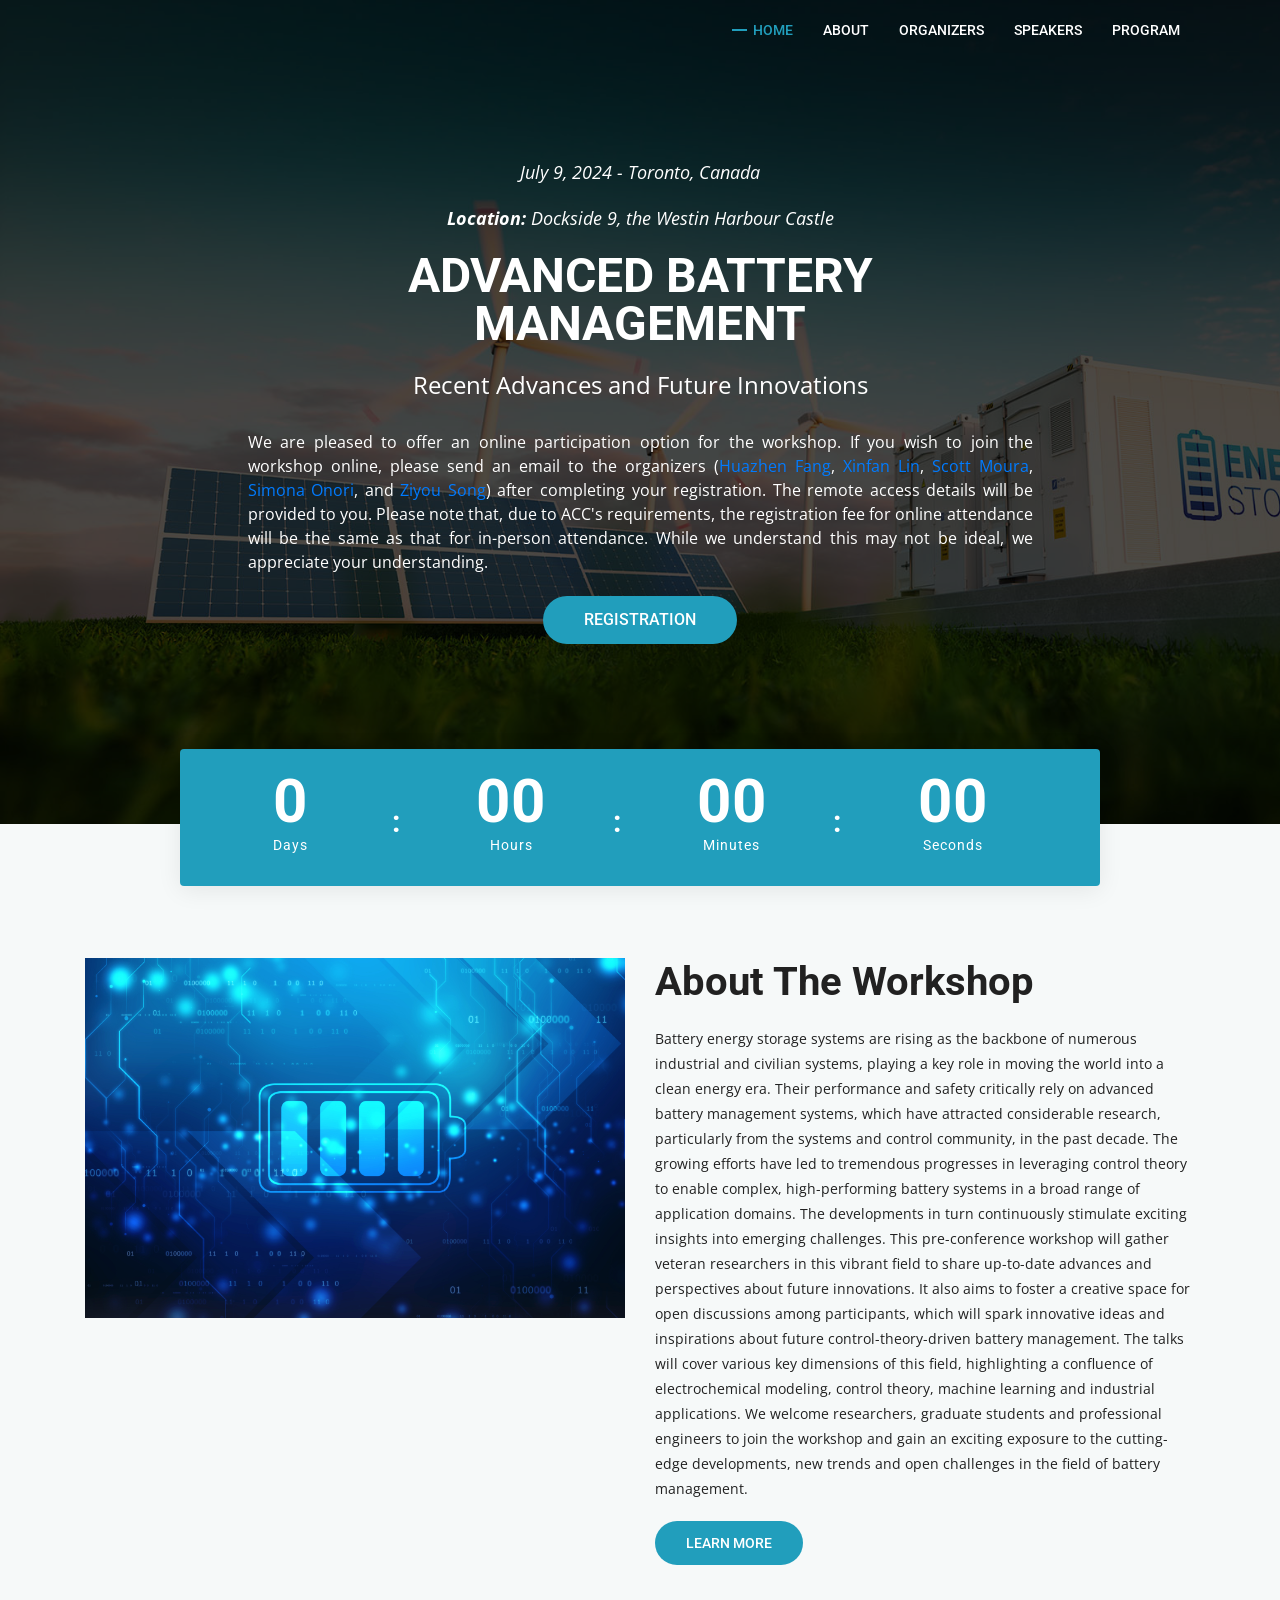
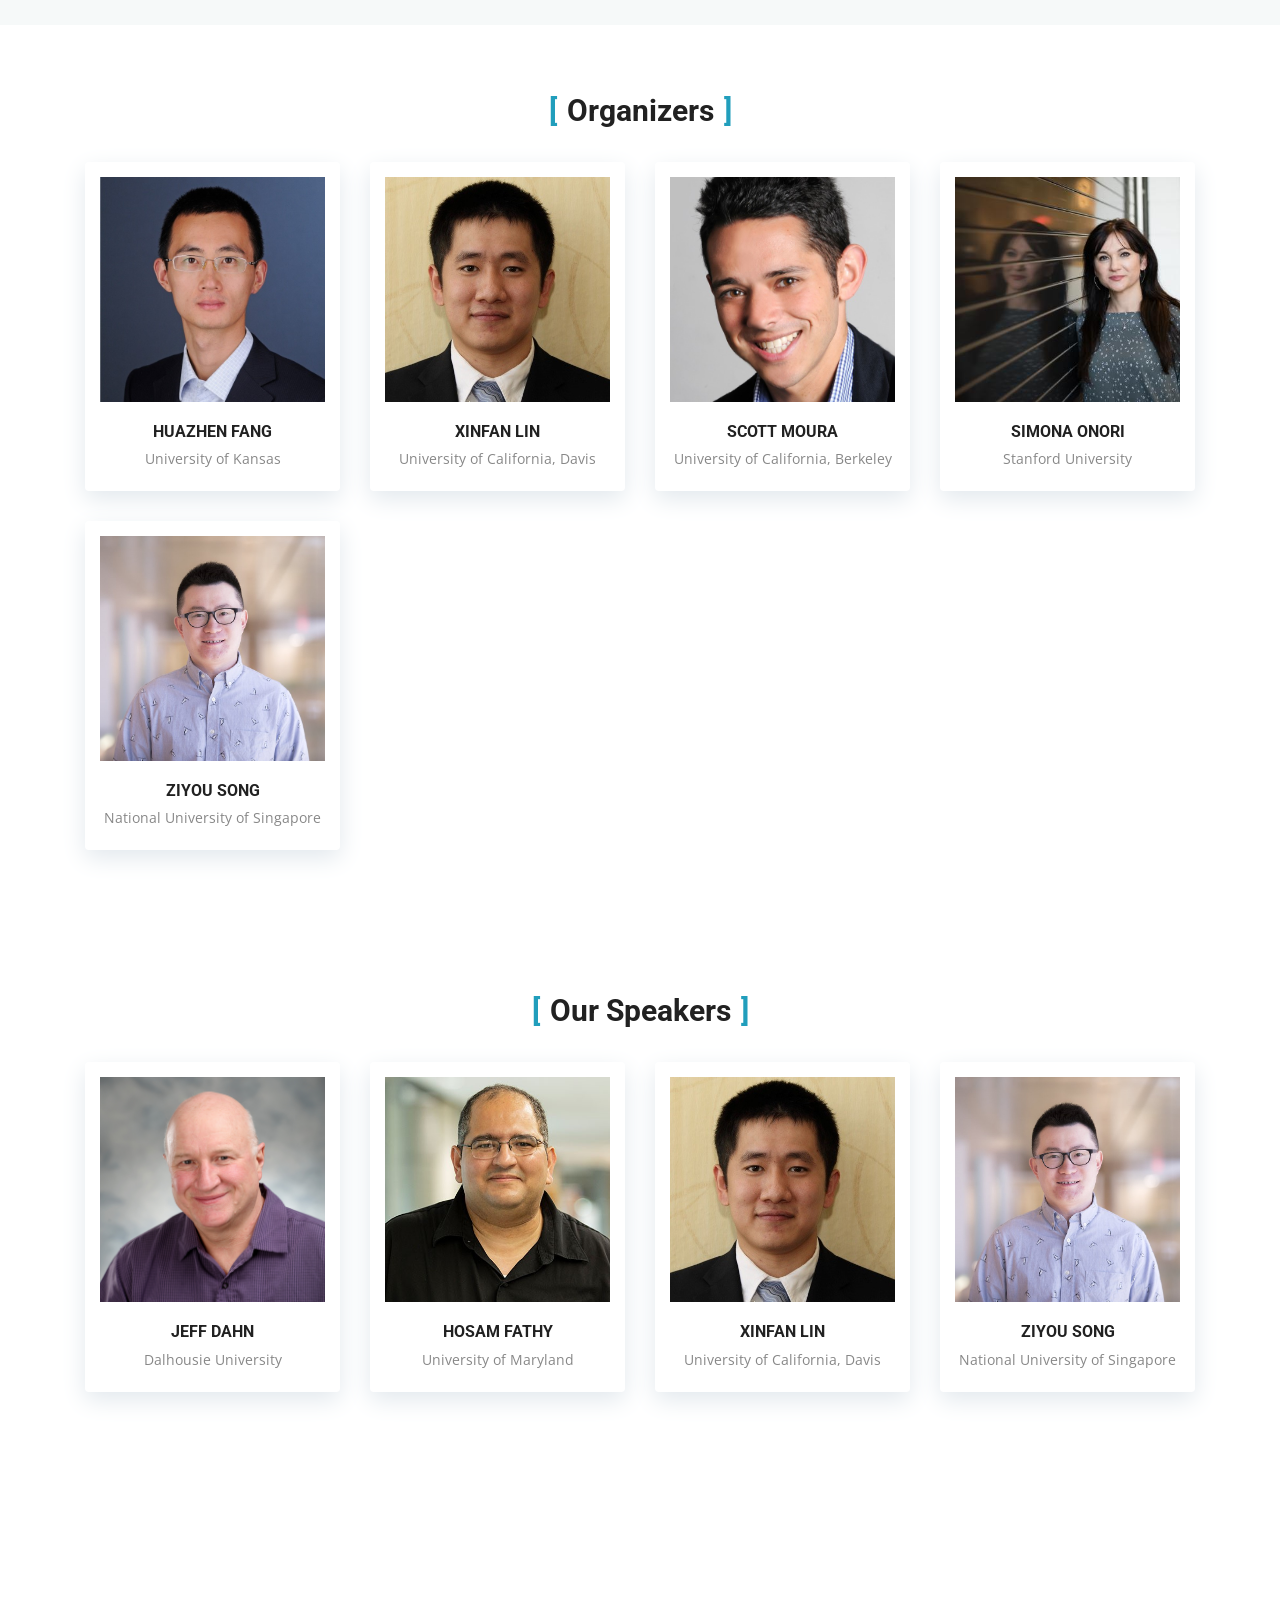
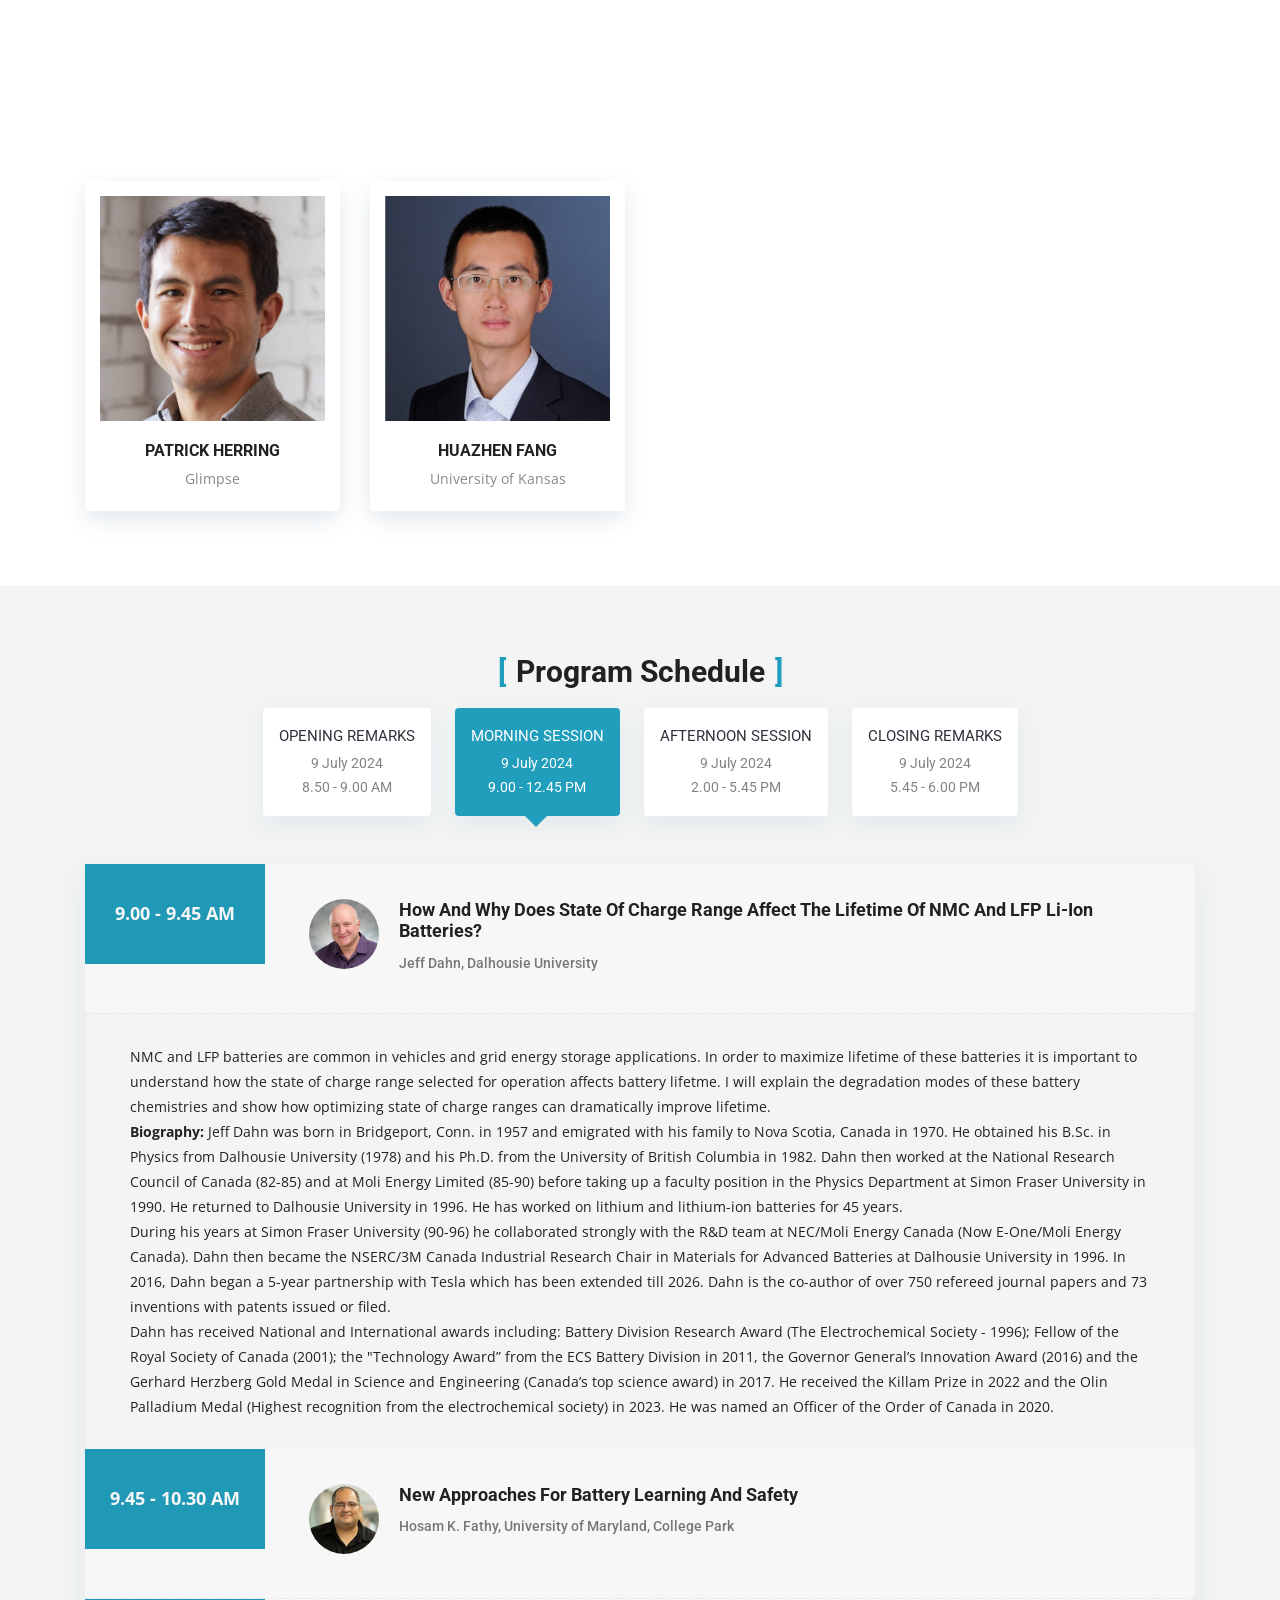
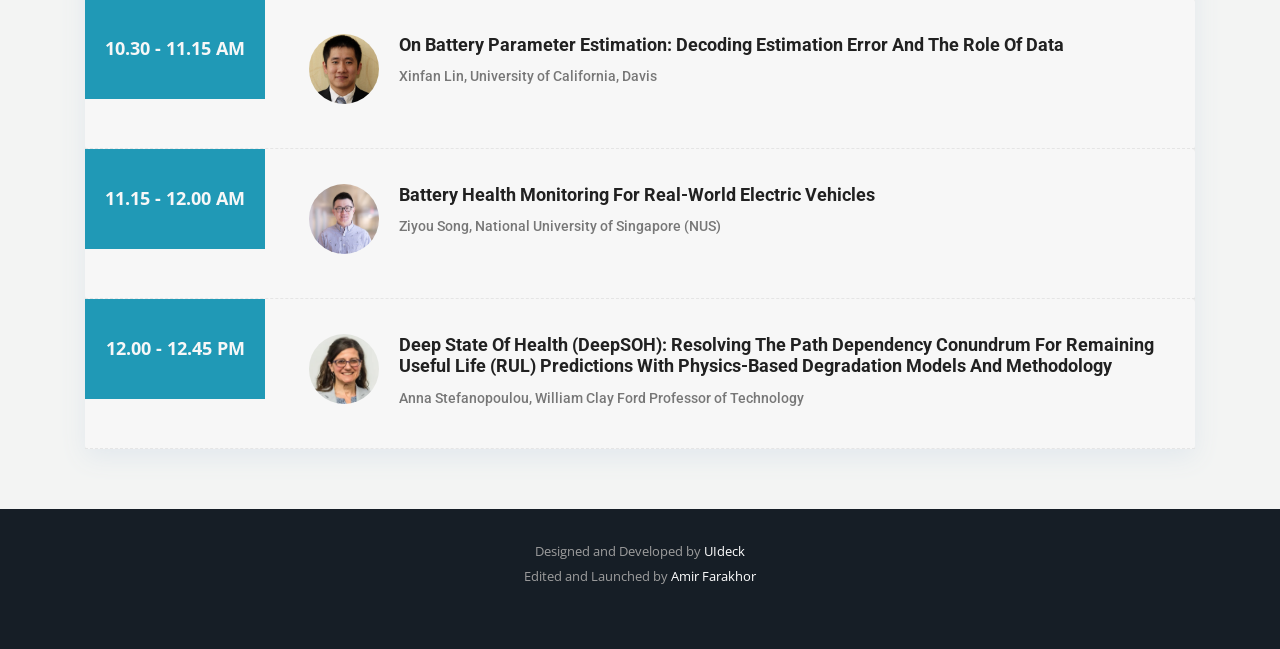
==== commit bcd7faf8: "Update index.html" ====
--- a/index.html
+++ b/index.html
@@ -77,6 +77,7 @@
                   <i class="lni-mic"></i>
                 </div-->
                 <p class="banner-info">July 9, 2024 - Toronto, Canada</p>
+                <p class="banner-info"><strong>Location:</strong> Dockside 9, the Westin Harbour Castle</p>
                 <h2 class="head-title">Advanced Battery Management</h2>
                 <p class="banner-desc">
                   Recent Advances and Future Innovations</p>
